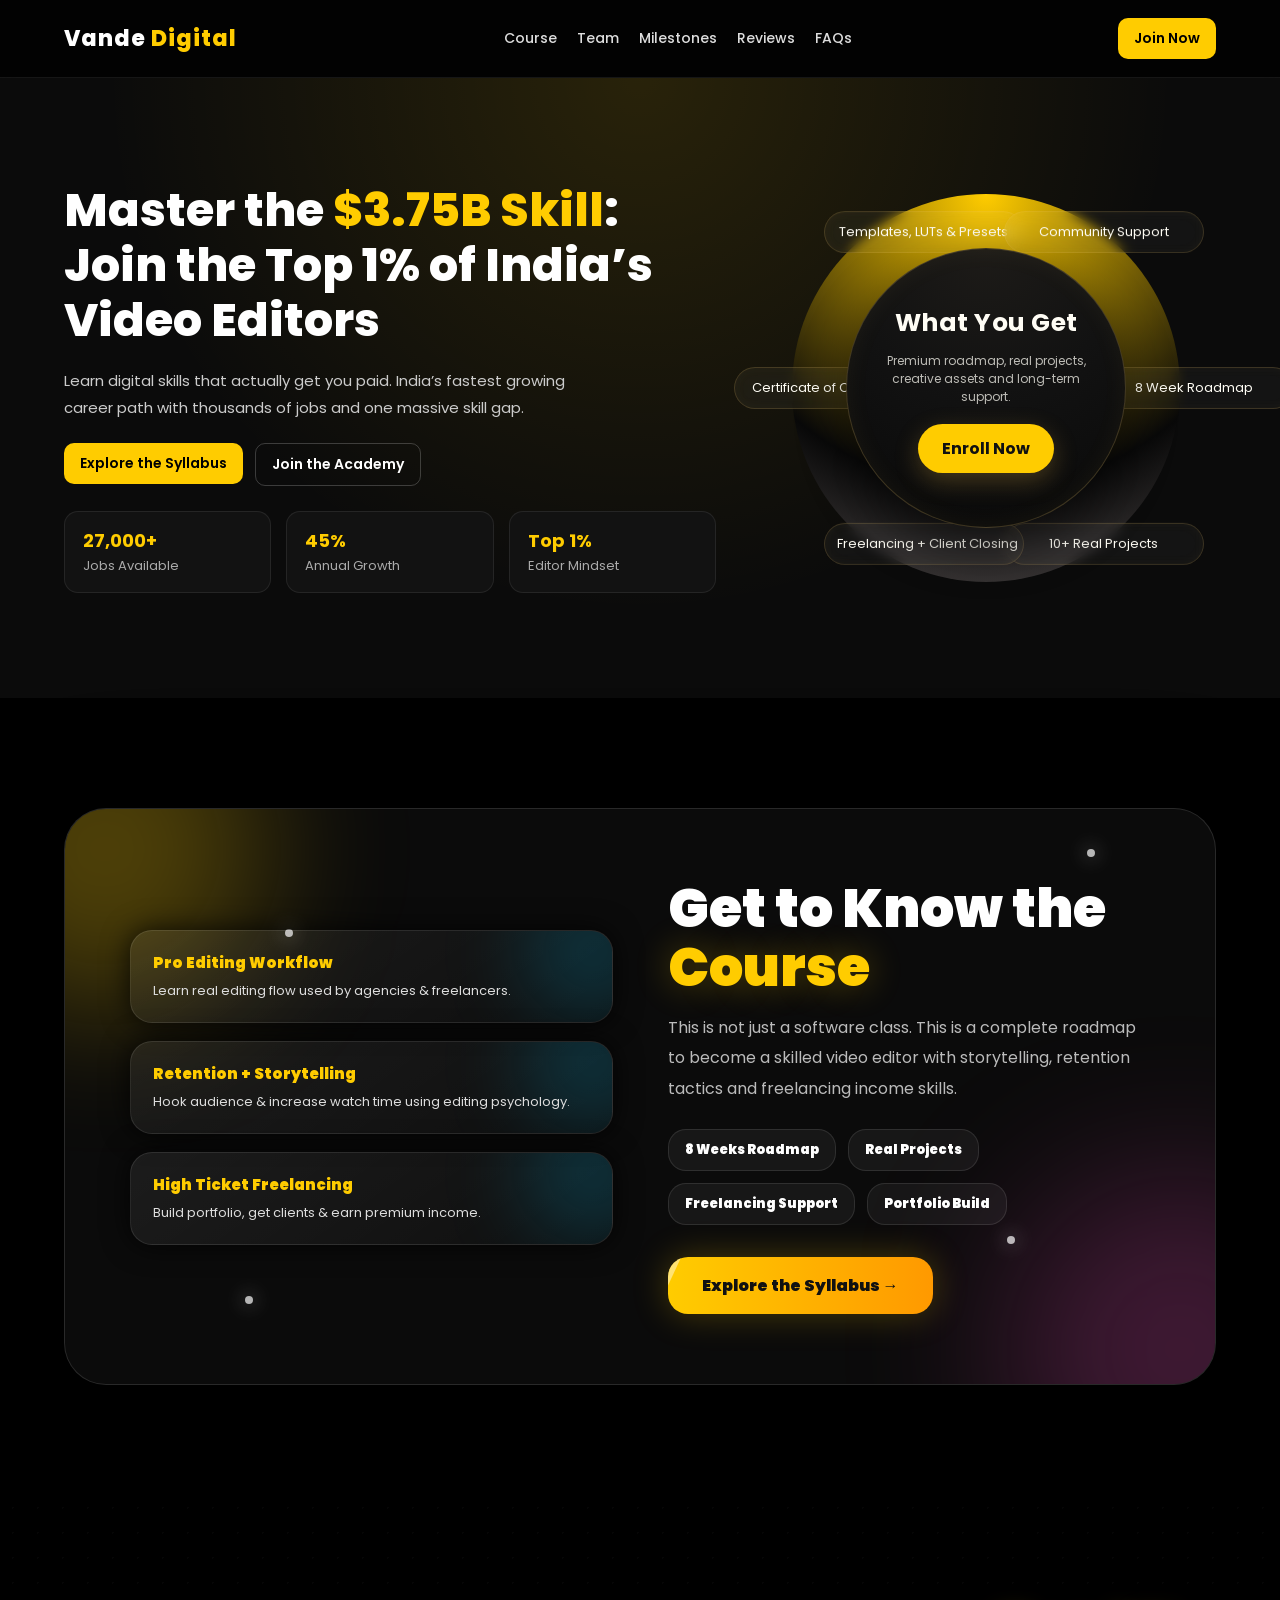
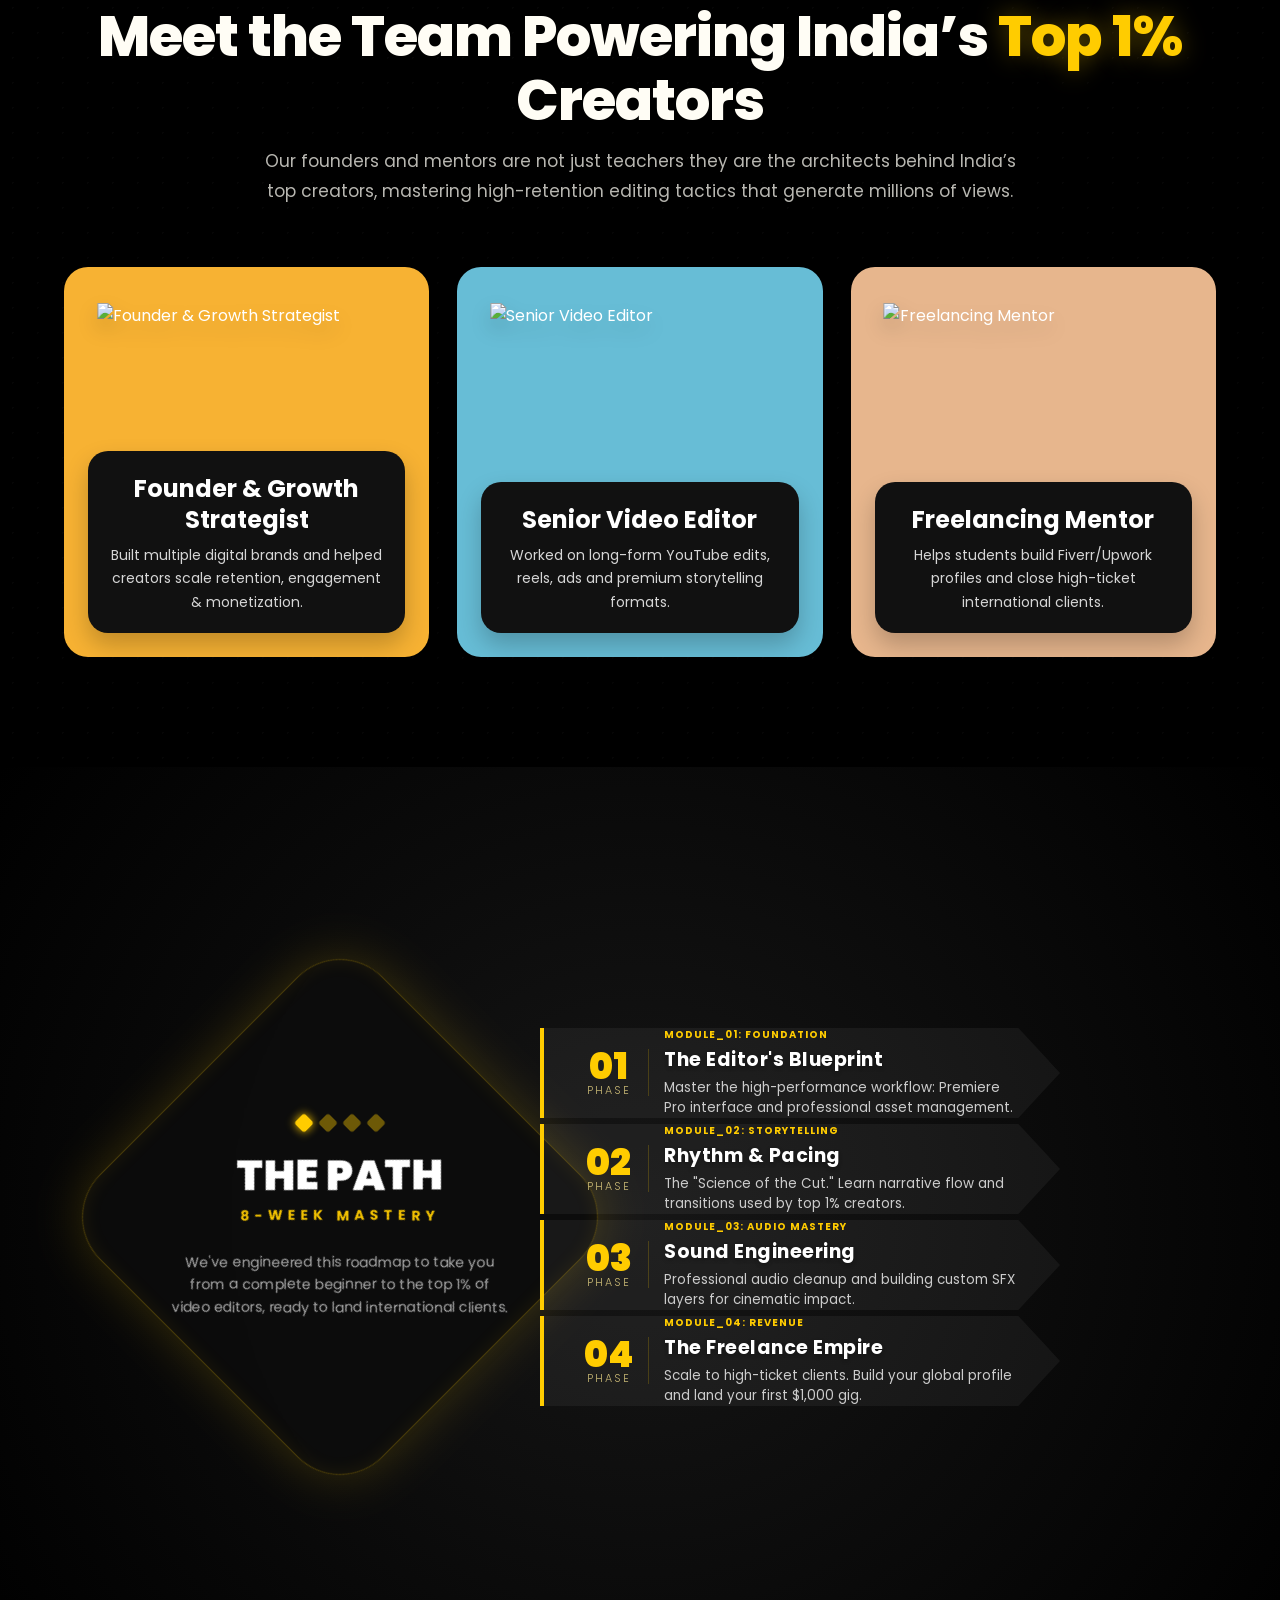
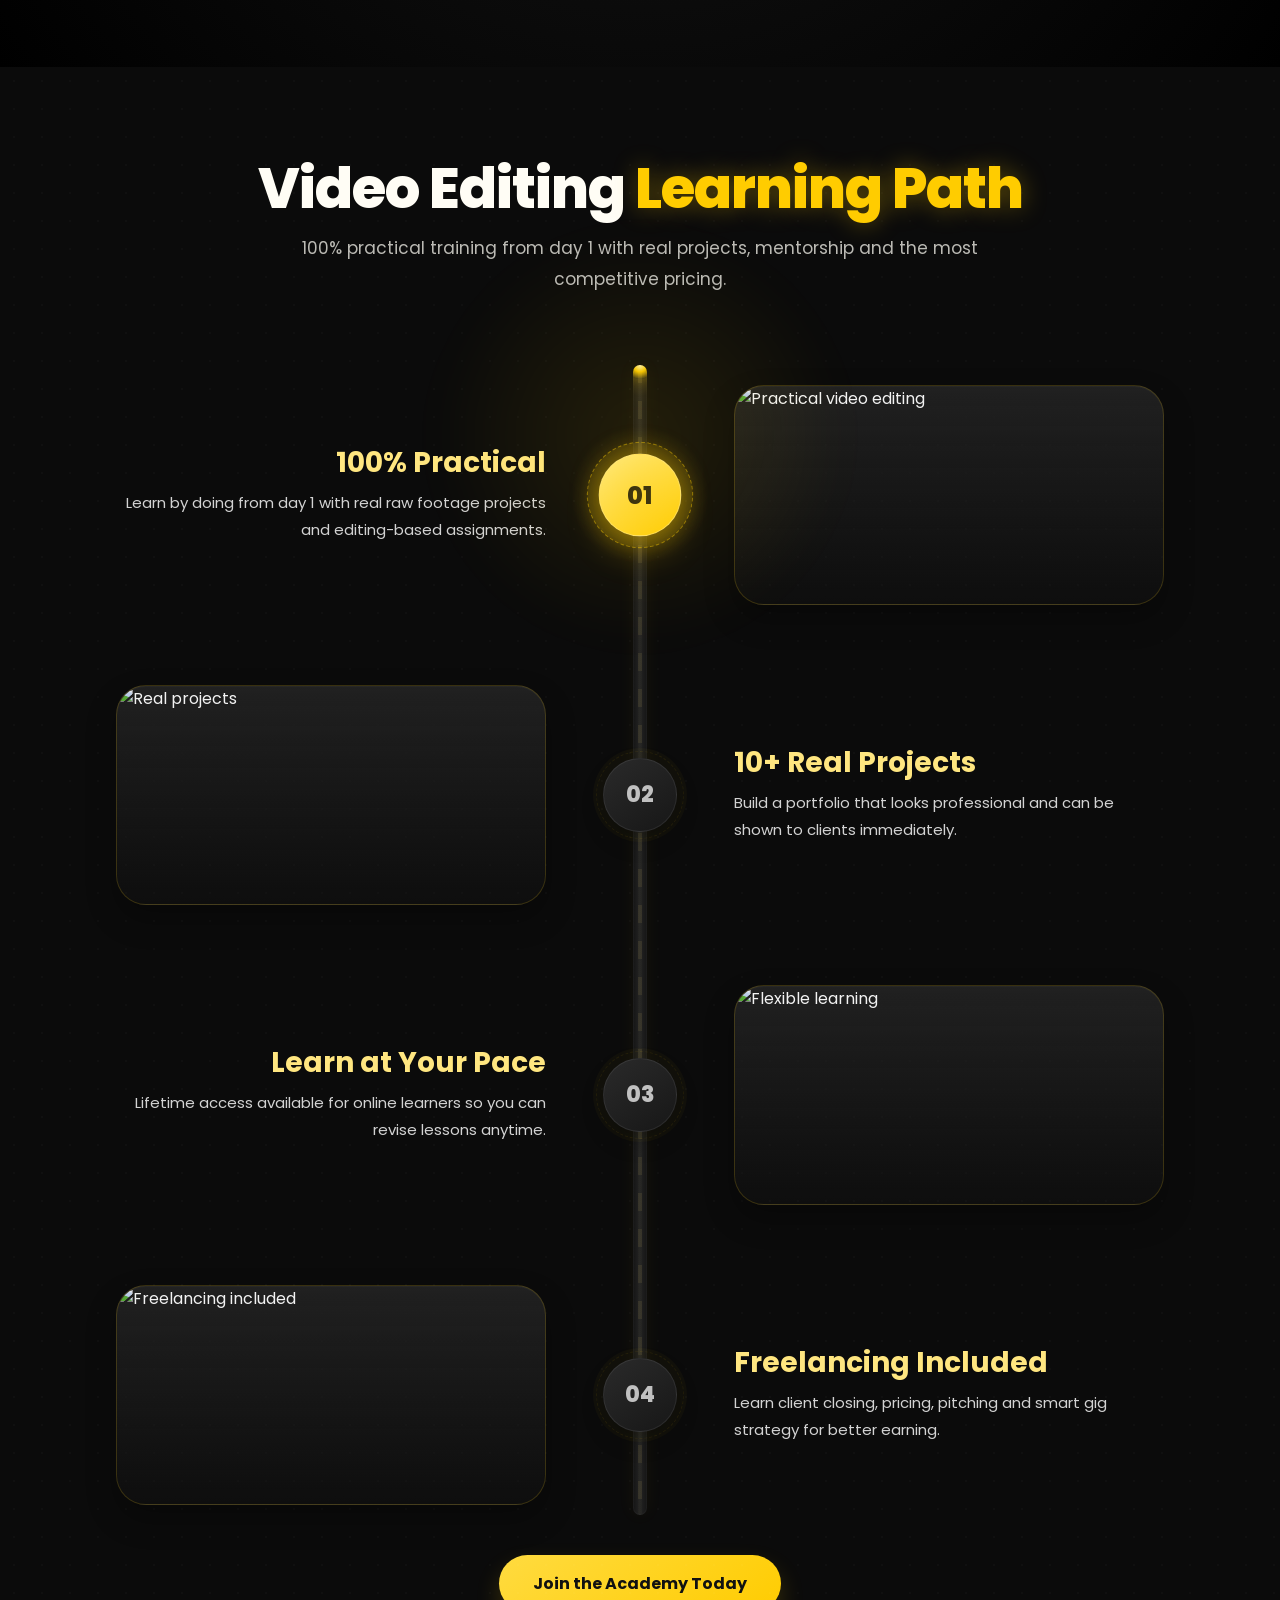
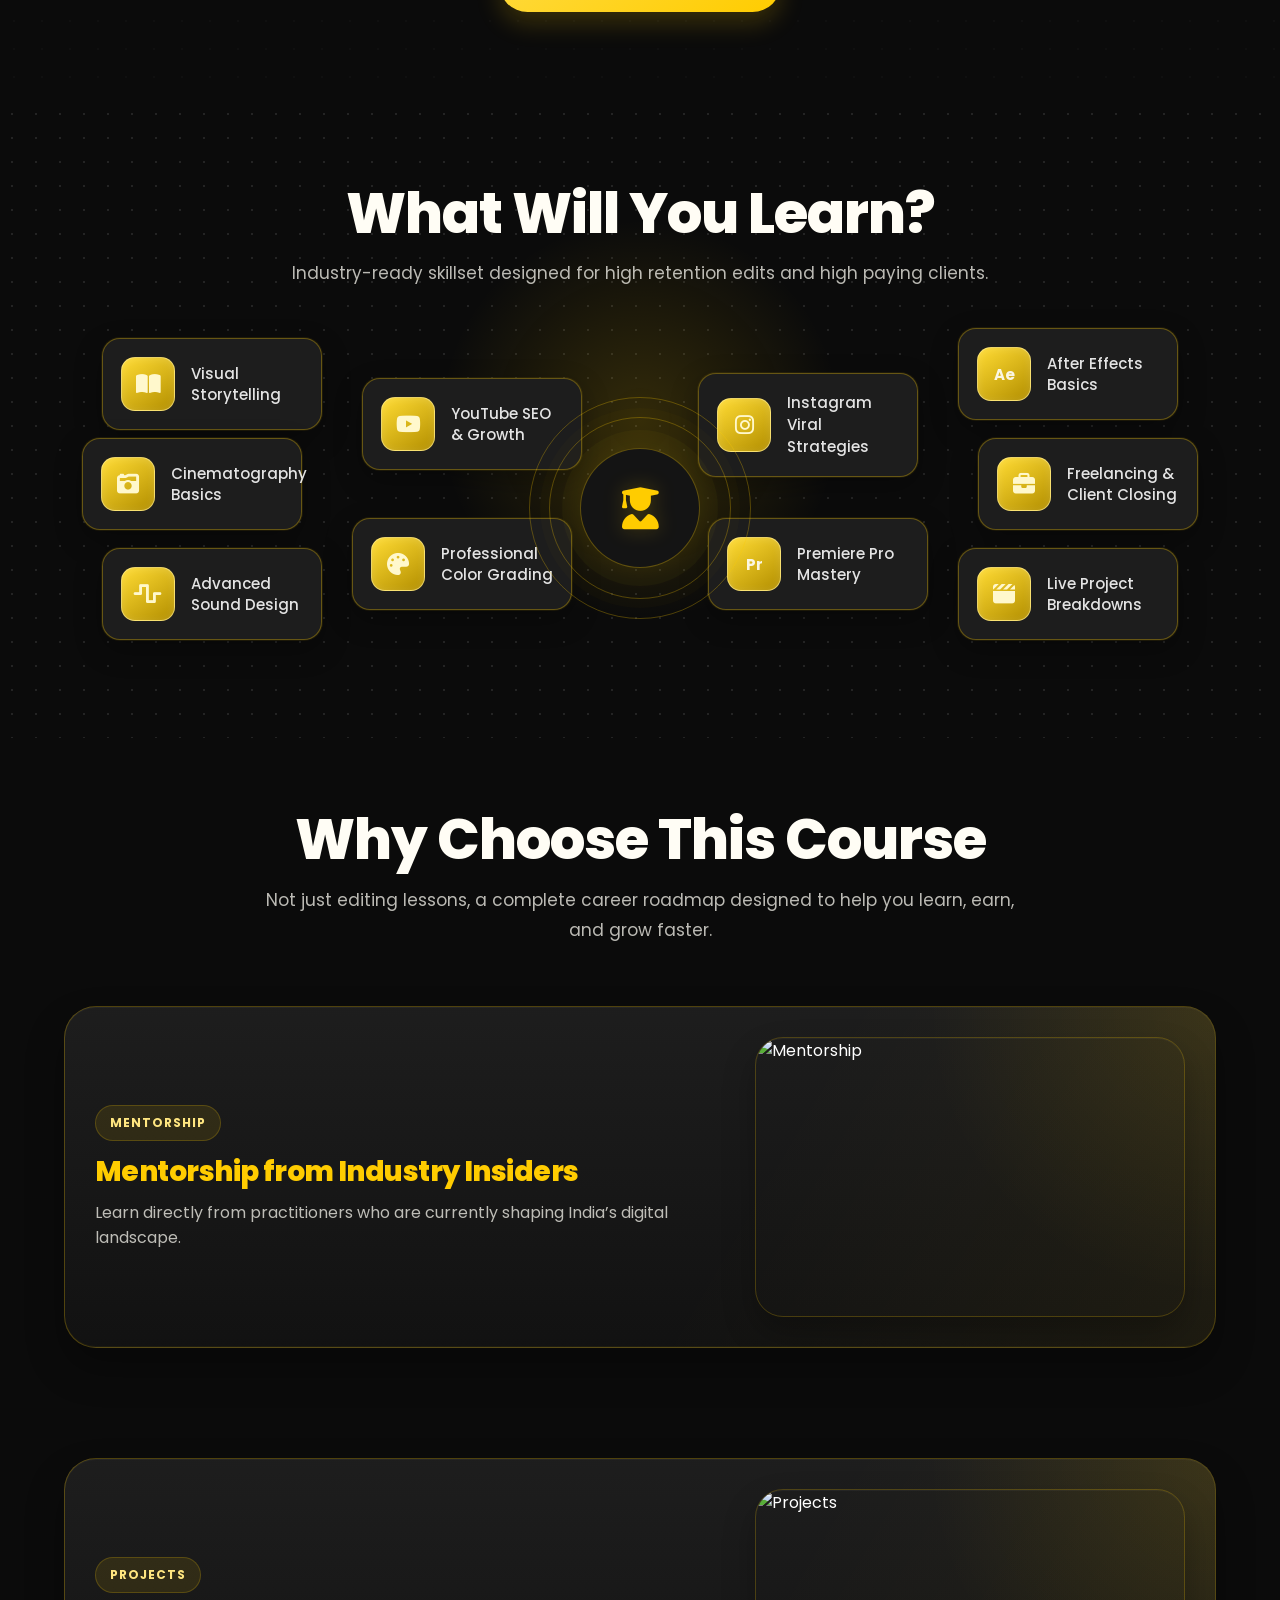
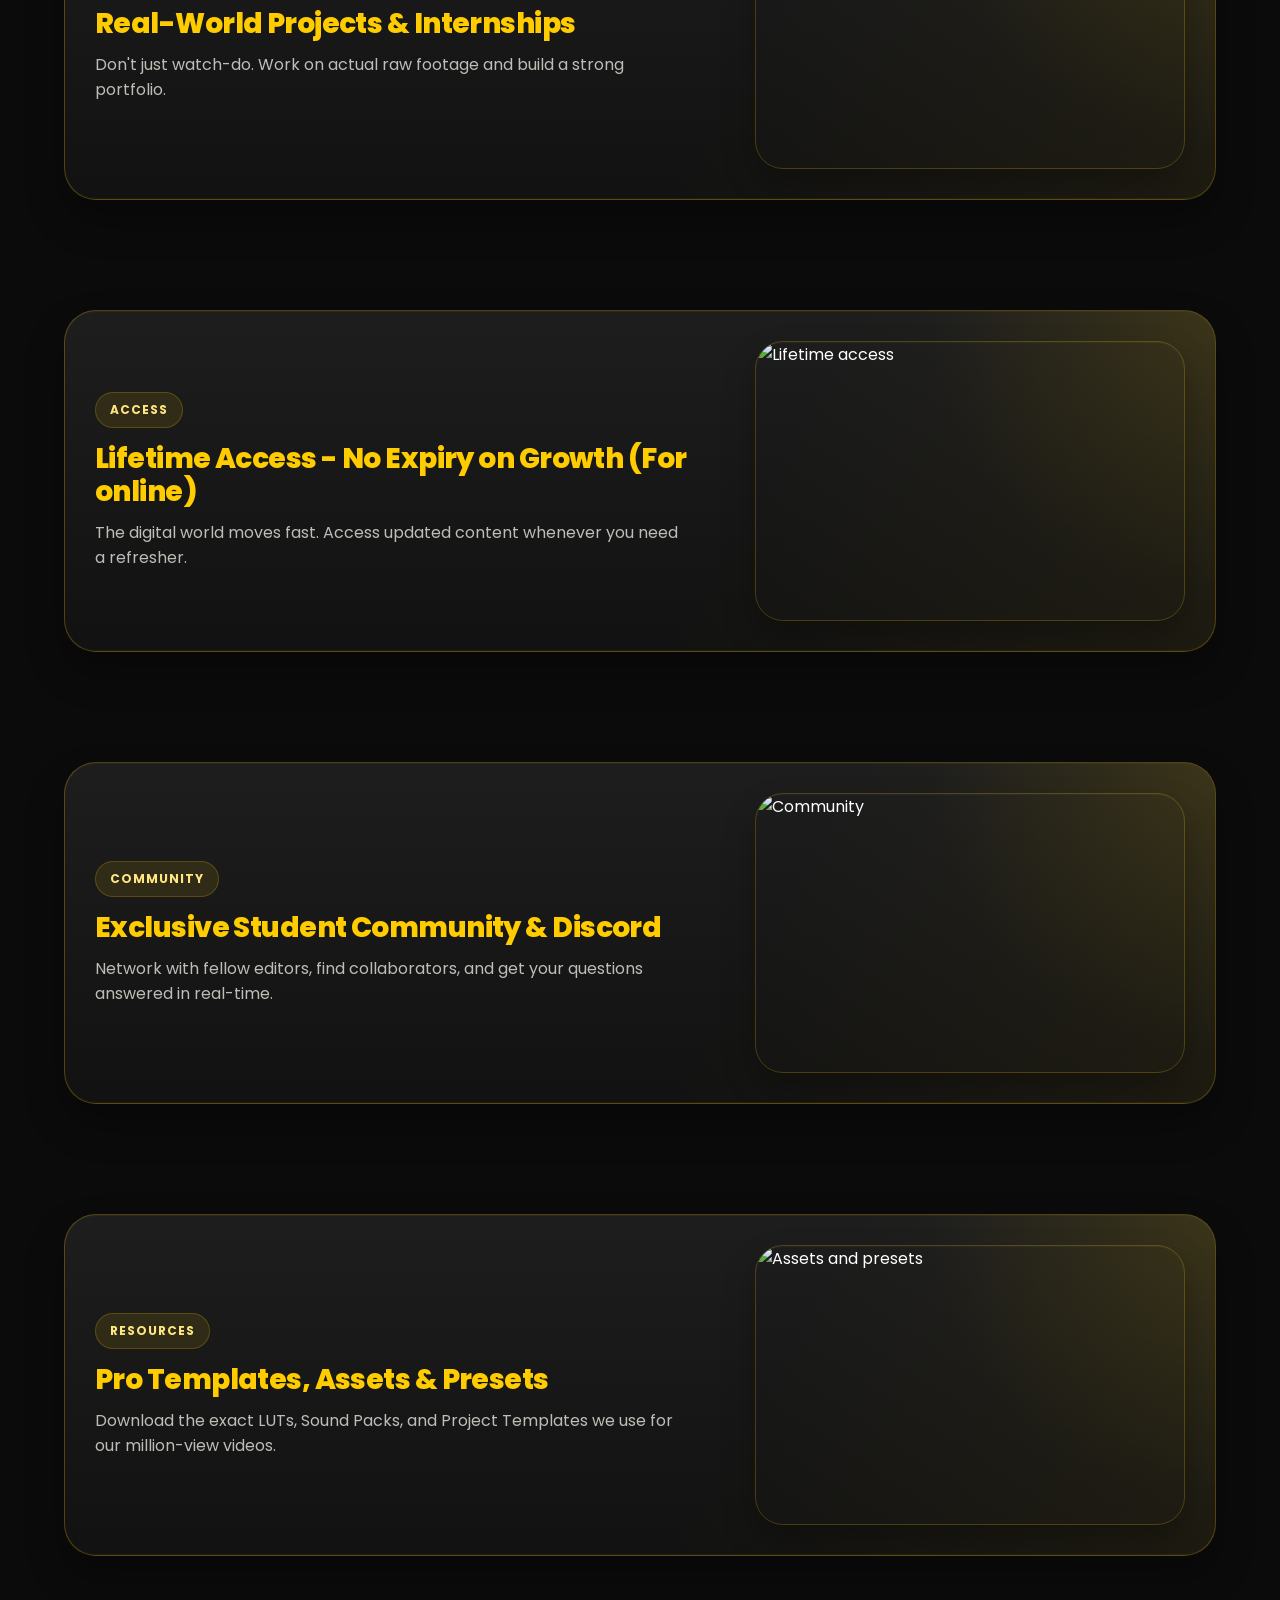
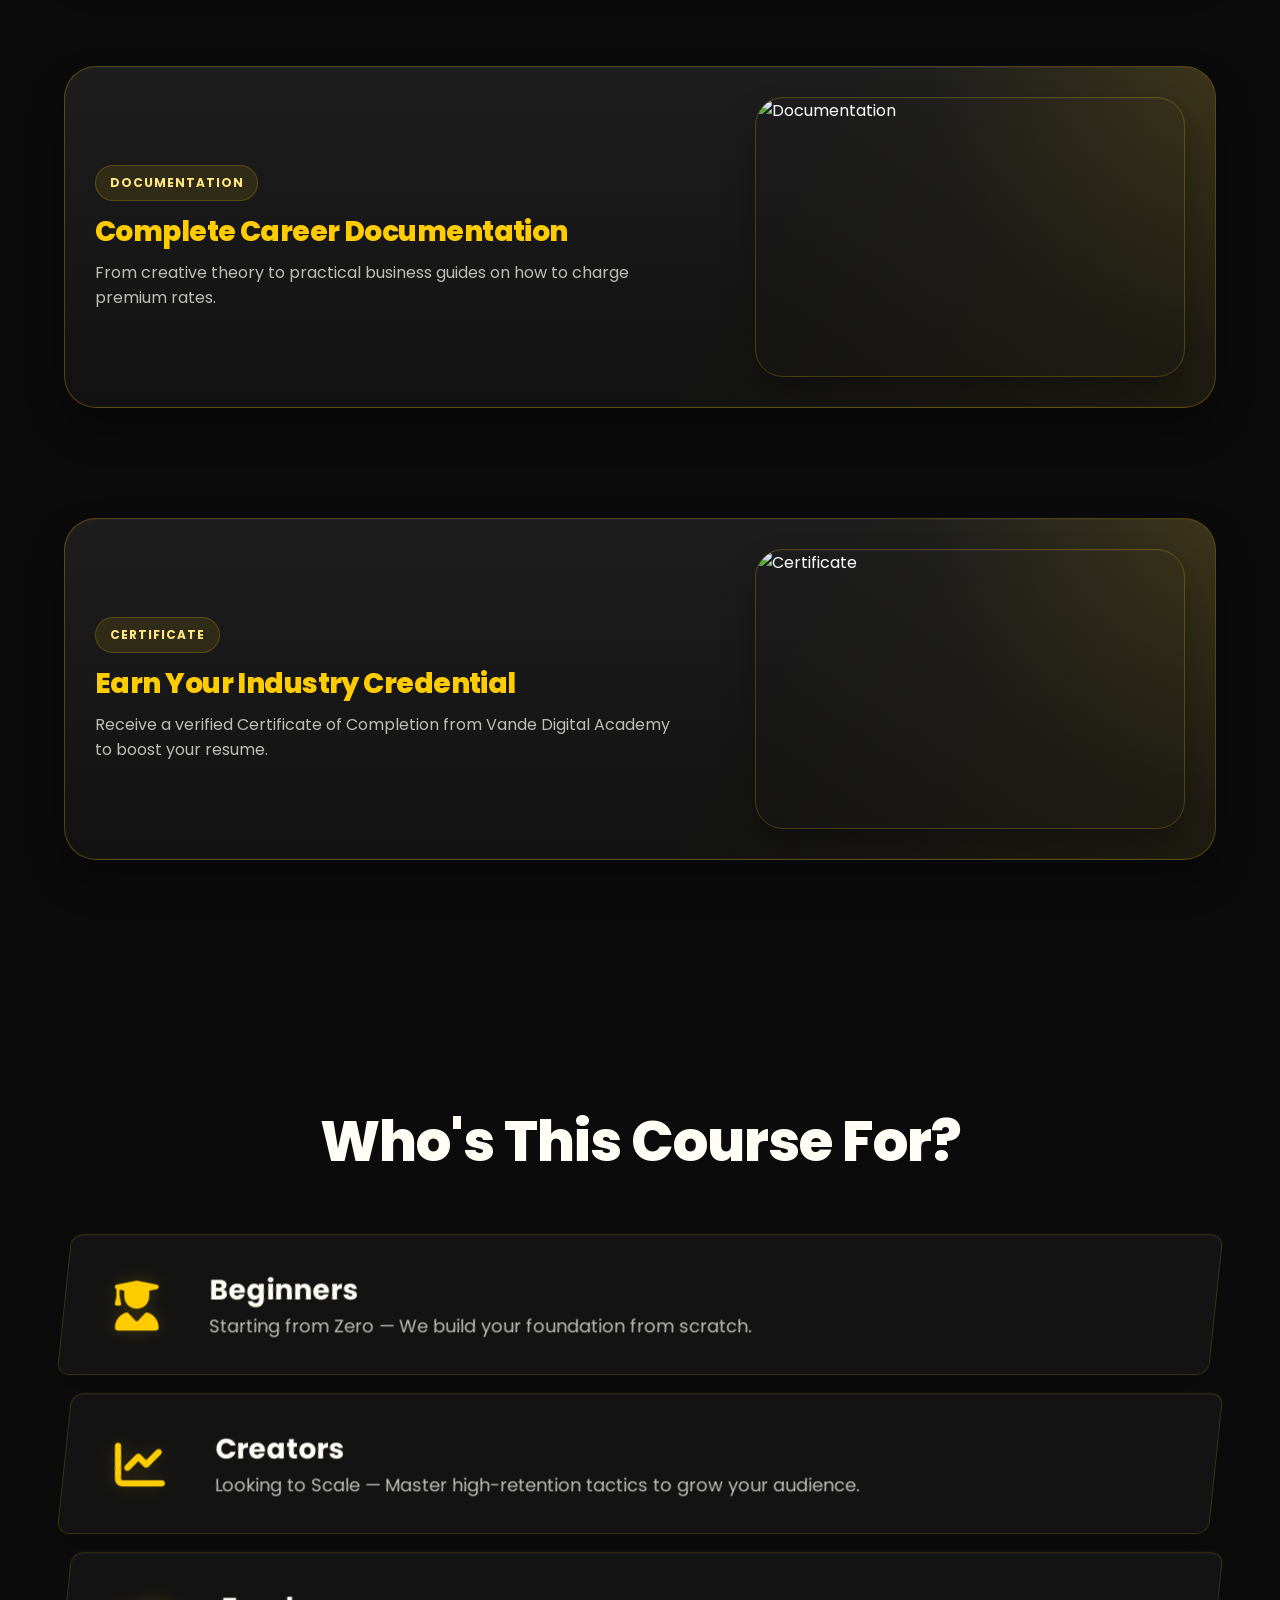
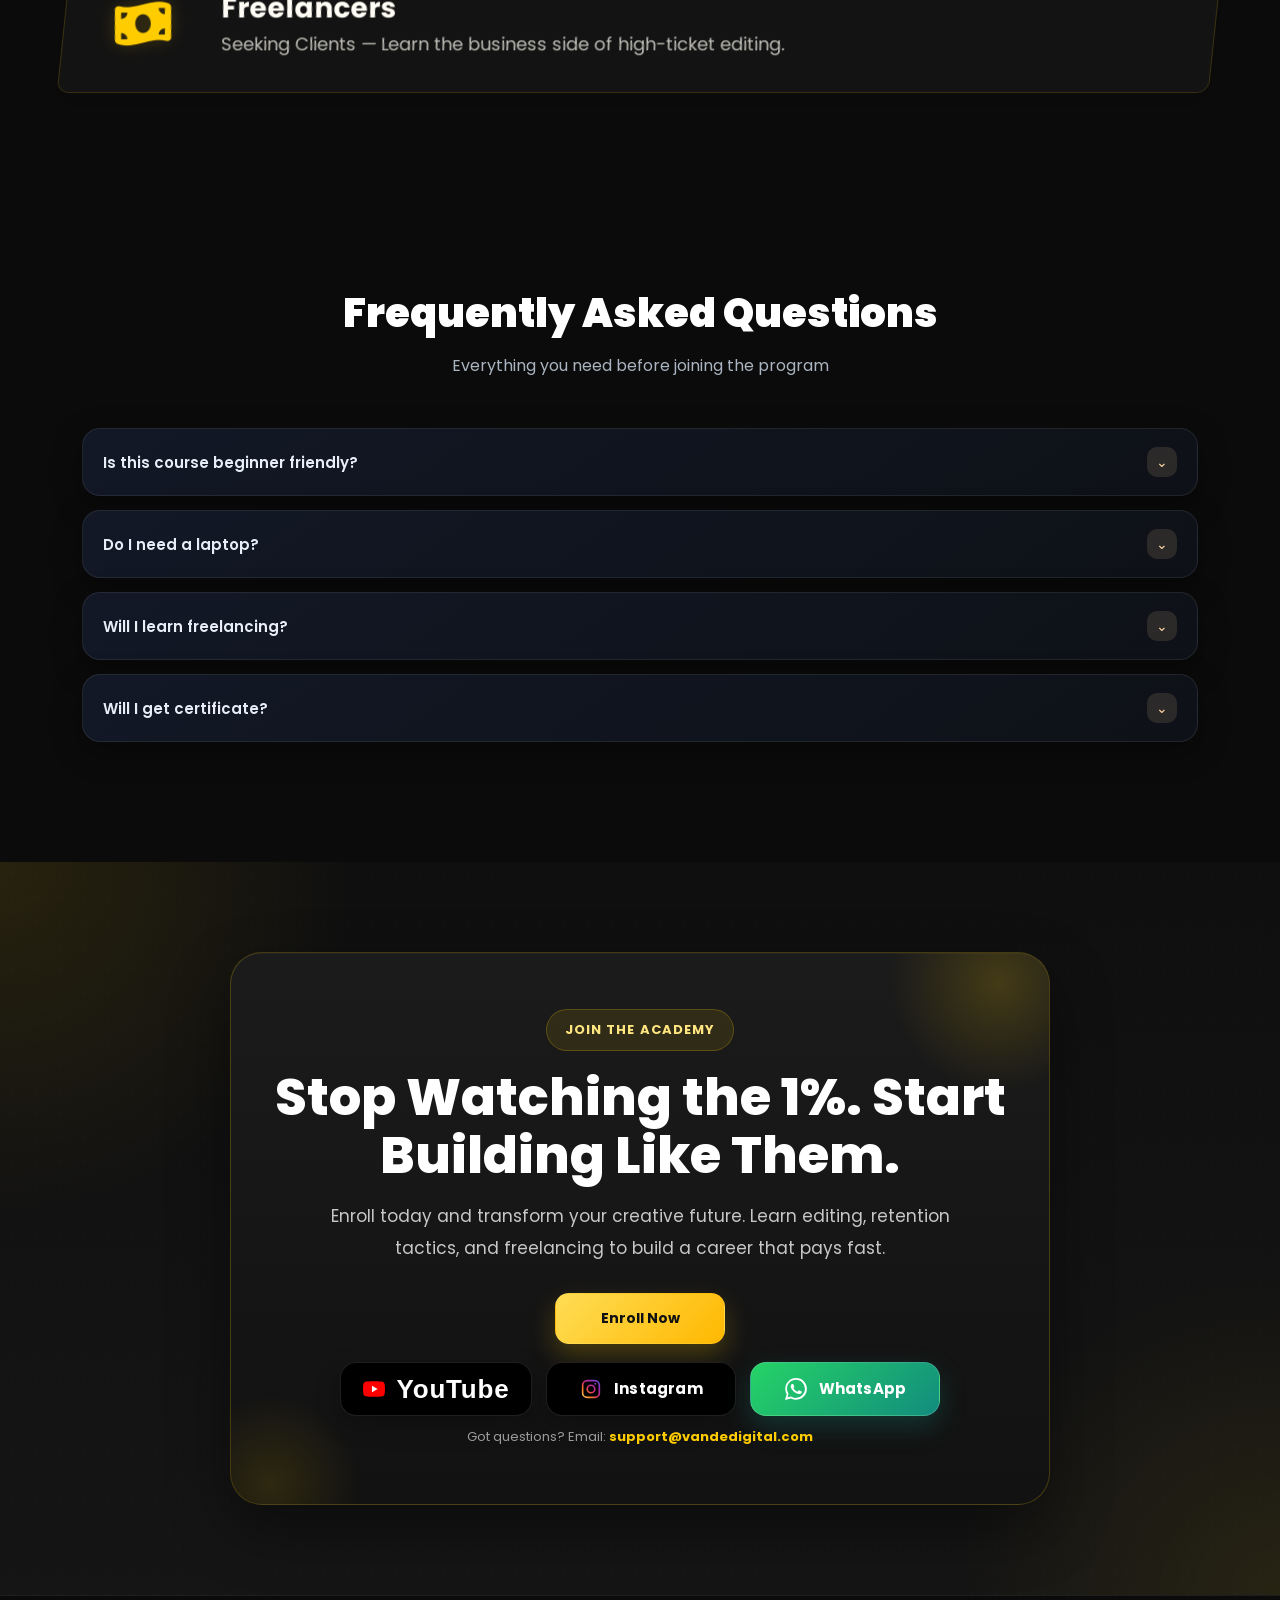
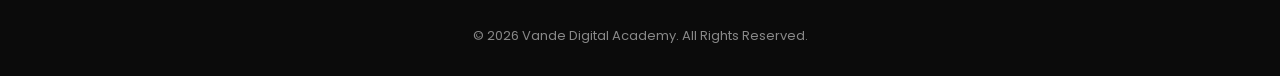
==== Demo.html @ 81c977eb "first commit" ====
<!DOCTYPE html>
<html lang="en">
<head>
  <meta charset="UTF-8" />
  <meta name="viewport" content="width=device-width, initial-scale=1.0" />
  <title>Vande Digital Academy - Video Editing Course</title>
   <link rel="stylesheet" type="text/css" href="style.css">
  <link href="https://fonts.googleapis.com/css2?family=Poppins:wght@300;400;500;600;700;800&display=swap" rel="stylesheet">

   <link
    href="https://fonts.googleapis.com/css2?family=Poppins:wght@400;500;600;700;800&display=swap"
    rel="stylesheet"
  />
  <link
    rel="stylesheet"
    href="https://cdnjs.cloudflare.com/ajax/libs/font-awesome/6.5.2/css/all.min.css"
  />

</head>

<body>

  <!-- Navbar -->
  <header>
    <div class="container navbar">
      <div class="logo"><samp class="logo-white">Vande</samp> Digital</div>

      <div class="nav-links">
        <a href="#about">Course</a>
        <a href="#team">Team</a>
        <a href="#overview">Milestones</a>
        <a href="#testimonials">Reviews</a>
        <a href="#faq">FAQs</a>
      </div>

      <a href="#cta"><button class="btn btn-primary">Join Now</button></a>
    </div>
  </header>

  <!-- Hero -->
  <section class="hero">
    <div class="container hero-grid">

      <div>
        <h1>Master the <span>$3.75B Skill</span>: Join the Top 1% of India’s Video Editors</h1>
        <p>
          Learn digital skills that actually get you paid. India’s fastest growing career path with
          thousands of jobs and one massive skill gap.
        </p>

        <div style="display:flex; gap:12px; flex-wrap:wrap;">
          <a href="#overview"><button class="btn btn-primary">Explore the Syllabus</button></a>
          <a href="#cta"><button class="btn btn-outline">Join the Academy</button></a>
        </div>

        <div class="hero-stats">
          <div class="stat-box">
            <h3>27,000+</h3>
            <p>Jobs Available</p>
          </div>
          <div class="stat-box">
            <h3>45%</h3>
            <p>Annual Growth</p>
          </div>
          <div class="stat-box">
            <h3>Top 1%</h3>
            <p>Editor Mindset</p>
          </div>
        </div>
      </div>

      <div class="hero-wrapper">
        <div class="orbit-ring">
          <div class="orbit-item" style="--angle: 0deg;">8 Week Roadmap</div>
          <div class="orbit-item" style="--angle: 60deg;">10+ Real Projects</div>
          <div class="orbit-item" style="--angle: 120deg;">Freelancing + Client Closing</div>
          <div class="orbit-item" style="--angle: 180deg;">Certificate of Completion</div>
          <div class="orbit-item" style="--angle: 240deg;">Templates, LUTs & Presets</div>
          <div class="orbit-item" style="--angle: 300deg;">Community Support</div>
        </div>

        <div class="hero-card">
          <h2>What You Get</h2>
          <p>Premium roadmap, real projects, creative assets and long-term support.</p>
          <a href="#cta" class="circle-btn">Enroll Now</a>
        </div>
      </div>
      <!-- CHECKBOX CONTROLS -->
        <!-- <input type="checkbox" id="roadmap">
        <input type="checkbox" id="projects">
        <input type="checkbox" id="freelancing">
        <input type="checkbox" id="certificate">
        <input type="checkbox" id="assets">
        <input type="checkbox" id="support">

        <div class="chat-box">

          <div class="chat-head">
            <h2>🎬 Video Editing Mentor</h2>
            <div class="status">● Online</div>
          </div>

          <div class="chat-area">

            <div class="msg bot">
              Hey 👋 Welcome! Want to see what you’ll get inside?
            </div>

            <div class="reply roadmap">
              <div class="msg user">Show me the roadmap 🗺</div>
              <div class="msg bot">✔ 8 Week Roadmap with daily tasks & practice plan.</div>
            </div>

            <div class="reply projects">
              <div class="msg user">Projects? 🎬</div>
              <div class="msg bot">✔ 10+ Real Projects to build a strong portfolio.</div>
            </div>

            <div class="reply freelancing">
              <div class="msg user">Freelancing 💰</div>
              <div class="msg bot">✔ Freelancing + Client Closing system step-by-step.</div>
            </div>

            <div class="reply certificate">
              <div class="msg user">Certificate 📜</div>
              <div class="msg bot">✔ Certificate of Completion for credibility.</div>
            </div>

            <div class="reply assets">
              <div class="msg user">Assets 🎨</div>
              <div class="msg bot">✔ Templates, LUTs, Presets & Premium resources.</div>
            </div>

            <div class="reply support">
              <div class="msg user">Support 🤝</div>
              <div class="msg bot">✔ Community Support + Feedback system.</div>
            </div>

          </div>

          <div class="options">
            <label class="opt" for="roadmap">🗺 Roadmap</label>
            <label class="opt" for="projects">🎬 Projects</label>
            <label class="opt" for="freelancing">💰 Freelancing</label>
            <label class="opt" for="certificate">📜 Certificate</label>
            <label class="opt" for="assets">🎨 Assets</label>
            <label class="opt" for="support">🤝 Community</label>
          </div>

          <button class="cta1">🚀 Enroll Now</button>

        </div> -->

    </div>
  </section>
  
   <!-- About -->

  <section class="about" id="about">
    <div class="container">

      <div class="about-card">

        <!-- Sparkles -->
        <div class="sparkle sp1"></div>
        <div class="sparkle sp2"></div>
        <div class="sparkle sp3"></div>
        <div class="sparkle sp4"></div>

        <!-- LEFT SIDE -->
        <div class="about-left">

          <div class="mini-box">
            <div class="mini-title">Pro Editing Workflow</div>
            <div class="mini-text">
              Learn real editing flow used by agencies & freelancers.
            </div>
          </div>

          <div class="mini-box">
            <div class="mini-title">Retention + Storytelling</div>
            <div class="mini-text">
              Hook audience & increase watch time using editing psychology.
            </div>
          </div>

          <div class="mini-box">
            <div class="mini-title">High Ticket Freelancing</div>
            <div class="mini-text">
              Build portfolio, get clients & earn premium income.
            </div>
          </div>

        </div>

        <!-- RIGHT SIDE -->
        <div class="about-right">
          <h2>Get to Know the <span>Course</span></h2>

          <p>
            This is not just a software class. This is a complete roadmap to become a skilled
            video editor with storytelling, retention tactics and freelancing income skills.
          </p>

          <div class="about-points">
            <div class="point">8 Weeks Roadmap</div>
            <div class="point">Real Projects</div>
            <div class="point">Freelancing Support</div>
            <div class="point">Portfolio Build</div>
          </div>

          <a href="#overview">
            <button class="about-btn">Explore the Syllabus →</button>
          </a>
        </div>

      </div>

    </div>
  </section>

  <!-- ................................................... -->

  <!-- <section id="why-choose">
    <div class="container">
      <h2 class="section-title">Learn by Watching, Then Start Doing</h2>
      <p class="section-subtitle">
        See how real editing and practical learning happens inside Vande Digital Academy.
      </p>
       <div class="hero-video-container">
        <div class="play-overlay">
            <div class="play-button-icon">
                <i class="fas fa-play"></i>
            </div>
        </div>
        <video
            src="./videos/vidssave.com Stop Watching Tutorials, Start Editing! 🚀 Video Editing Training in Jodhpur 1080P.mp4"
            playsinline controls></video>
    </div>

    <script>
        document.addEventListener('DOMContentLoaded', () => {
            const videoContainer = document.querySelector('.hero-video-container');
            const playOverlay = videoContainer.querySelector('.play-overlay');
            const videoElement = videoContainer.querySelector('video');

            // Scroll-Scaling Logic
            window.addEventListener('scroll', () => {
                const rect = videoContainer.getBoundingClientRect();
                const viewHeight = window.innerHeight;

                let progress = (viewHeight - rect.top) / (viewHeight * 0.7);
                progress = Math.min(Math.max(progress, 0), 1);

                const scaleValue = 0.5 + (progress * 0.5);
                videoContainer.style.transform = `scale(${scaleValue})`;
            });

            // Play Logic
            playOverlay.addEventListener('click', () => {
                playOverlay.classList.add('hidden');
                videoElement.play();
            });
        });
    </script>
      
      
    </div>
  </section>  -->

  <!-- Team -->
   <section id="team">
    <div class="container">

      <h2 class="section-title">
        Meet the Team Powering India’s <span>Top 1%</span> Creators
      </h2>

      <p class="section-subtitle">
        Our founders and mentors are not just teachers they are the architects behind India’s top creators,
        mastering high-retention editing tactics that generate millions of views.
      </p>

      <div class="team-board">
        <div class="flip-card">
          <div class="flip-inner">
            <div class="card-front orange">
              <div class="mentor-image-wrap">
                <img
                  class="mentor-image"
                  src="https://pngimg.com/d/man_PNG6533.png"
                  alt="Founder & Growth Strategist"
                />
              </div>

              <div class="front-content">
                <h3>Founder & Growth Strategist</h3>
                <p>
                  Built multiple digital brands and helped creators scale retention, engagement & monetization.
                </p>
              </div>
            </div>
          </div>
        </div>

        <div class="flip-card">
          <div class="flip-inner">
            <div class="card-front blue">
              <div class="mentor-image-wrap">
                <img
                  class="mentor-image"
                  src="https://pngimg.com/d/man_PNG6533.png"
                  alt="Senior Video Editor"
                />
              </div>

              <div class="front-content">
                <h3>Senior Video Editor</h3>
                <p>
                  Worked on long-form YouTube edits, reels, ads and premium storytelling formats.
                </p>
              </div>
            </div>
          </div>
        </div>

        <div class="flip-card">
          <div class="flip-inner">
            <div class="card-front peach">
              <div class="mentor-image-wrap">
                <img
                  class="mentor-image"
                  src="https://pngimg.com/d/man_PNG6533.png"
                  alt="Freelancing Mentor"
                />
              </div>

              <div class="front-content">
                <h3>Freelancing Mentor</h3>
                <p>
                  Helps students build Fiverr/Upwork profiles and close high-ticket international clients.
                </p>
              </div>
            </div>
          </div>
        </div>
      </div>

    </div>
  </section>


  <!-- Portfolio -->
  <!-- <section id="portfolio">
    <div class="container">
      <h2 class="section-title">Our Portfolio</h2>
      <p class="section-subtitle">
        Proof beats promises. Here are sample project slots where you can showcase your edits, reels,
        ads, and YouTube breakdowns.
      </p>

      <div class="portfolio-grid">
        <div class="portfolio-box">Project Sample 1</div>
        <div class="portfolio-box">Project Sample 2</div>
        <div class="portfolio-box">Project Sample 3</div>
        <div class="portfolio-box">Project Sample 4</div>
      </div>
    </div>
  </section> -->

  <!-- Course Overview -->
  <!-- <section id="overview">
    <div class="container">
      <div class="section-top">
        
        <h2 class="section-title">Course <span>Overview</span></h2>
        <p class="section-subtitle">
          Step-by-step milestones designed to take you from beginner to professional editor.
        </p>
      </div>

      <div class="milestone-grid">
        <div class="milestone-card">
          <span class="milestone-badge">Milestone 0</span>
          <h3>Onboarding & Setup</h3>
          <ul>
            <li>Premiere Pro interface & file setup</li>
            <li>Timeline & panel walkthrough</li>
          </ul>
        </div>

        <div class="milestone-card">
          <span class="milestone-badge">Milestone 1</span>
          <h3>Editing Fundamentals</h3>
          <ul>
            <li>Import, cut, trim & arrange clips</li>
            <li>Transitions, text overlays & export</li>
          </ul>
        </div>

        <div class="milestone-card">
          <span class="milestone-badge">Milestone 2</span>
          <h3>Audio + Graphics</h3>
          <ul>
            <li>Adobe Audition: clean audio + SFX sync</li>
            <li>Canva graphics & animated titles</li>
          </ul>
        </div>

        <div class="milestone-card">
          <span class="milestone-badge">Milestone 3</span>
          <h3>Color Grading + Reels</h3>
          <ul>
            <li>Lumetri Color & LUT grading</li>
            <li>Hook-driven reels structure</li>
          </ul>
        </div>

        <div class="milestone-card">
          <span class="milestone-badge">Milestone 4</span>
          <h3>YouTube + Freelancing</h3>
          <ul>
            <li>Long-form YouTube + brand ads editing</li>
            <li>Fiverr/Upwork profile live + first gig</li>
          </ul>
        </div>
      </div>
    </div>
  </section> -->
  <div class="vd-path-wrap">
    <div class="container">
      <div class="diamond-card">
        <div class="content-area">
          <div class="status-dots">
            <div class="dot active"></div>
            <div class="dot"></div>
            <div class="dot"></div>
            <div class="dot"></div>
          </div>
          <h1>THE PATH</h1>
          <h3>8-WEEK MASTERY</h3>
          <p>We've engineered this roadmap to take you from a complete beginner to the top 1% of video editors, ready to land international clients.</p>
        </div>
      </div>

      <div class="ribbon-stack">
        <div class="step-box">
          <div class="number-tag">01 <span>PHASE</span></div>
          <div class="info-tag">
            <span class="module-label">Module_01: Foundation</span>
            <h4>The Editor's Blueprint</h4>
            <p>Master the high-performance workflow: Premiere Pro interface and professional asset management.</p>
          </div>
        </div>

        <div class="step-box">
          <div class="number-tag">02 <span>PHASE</span></div>
          <div class="info-tag">
            <span class="module-label">Module_02: Storytelling</span>
            <h4>Rhythm & Pacing</h4>
            <p>The "Science of the Cut." Learn narrative flow and transitions used by top 1% creators.</p>
          </div>
        </div>

        <div class="step-box">
          <div class="number-tag">03 <span>PHASE</span></div>
          <div class="info-tag">
            <span class="module-label">Module_03: Audio Mastery</span>
            <h4>Sound Engineering</h4>
            <p>Professional audio cleanup and building custom SFX layers for cinematic impact.</p>
          </div>
        </div>

        <div class="step-box">
          <div class="number-tag">04 <span>PHASE</span></div>
          <div class="info-tag">
            <span class="module-label">Module_04: Revenue</span>
            <h4>The Freelance Empire</h4>
            <p>Scale to high-ticket clients. Build your global profile and land your first $1,000 gig.</p>
          </div>
        </div>
      </div>
    </div>
  </div>

  <!-- Highlights -->
<section class="roadmap-section" id="roadmapSection">
    <div class="container">
      <div class="section-top">
        <!-- <div class="mini-tag">Retention Journey</div> -->
        <h2 class="section-title">Video Editing <span>Learning Path</span></h2>
        <p class="section-subtitle">
          100% practical training from day 1 with real projects, mentorship and the most competitive pricing.
        </p>
      </div>

      <div class="roadmap-board">
        <div class="road-line">
          <div class="road-line-fill" id="roadLineFill"></div>
        </div>

        <div class="road-step left">
          <div class="text-block">
            <h3>100% Practical</h3>
            <p>Learn by doing from day 1 with real raw footage projects and editing-based assignments.</p>
          </div>
          <div class="step-dot-wrap">
            <div class="step-dot">01</div>
          </div>
          <div class="image-block">
            <img src="https://images.unsplash.com/photo-1492691527719-9d1e07e534b4?auto=format&fit=crop&w=900&q=80" alt="Practical video editing">
          </div>
        </div>

        <div class="road-step right">
          <div class="image-block">
            <img src="https://images.unsplash.com/photo-1522202176988-66273c2fd55f?auto=format&fit=crop&w=900&q=80" alt="Real projects">
          </div>
          <div class="step-dot-wrap">
            <div class="step-dot">02</div>
          </div>
          <div class="text-block">
            <h3>10+ Real Projects</h3>
            <p>Build a portfolio that looks professional and can be shown to clients immediately.</p>
          </div>
        </div>

        <div class="road-step left">
          <div class="text-block">
            <h3>Learn at Your Pace</h3>
            <p>Lifetime access available for online learners so you can revise lessons anytime.</p>
          </div>
          <div class="step-dot-wrap">
            <div class="step-dot">03</div>
          </div>
          <div class="image-block">
            <img src="https://images.unsplash.com/photo-1516321318423-f06f85e504b3?auto=format&fit=crop&w=900&q=80" alt="Flexible learning">
          </div>
        </div>

        <div class="road-step right">
          <div class="image-block">
            <img src="https://images.unsplash.com/photo-1552664730-d307ca884978?auto=format&fit=crop&w=900&q=80" alt="Freelancing included">
          </div>
          <div class="step-dot-wrap">
            <div class="step-dot">04</div>
          </div>
          <div class="text-block">
            <h3>Freelancing Included</h3>
            <p>Learn client closing, pricing, pitching and smart gig strategy for better earning.</p>
          </div>
        </div>
      </div>

      <div class="cta-wrap02">
        <a href="#cta02" class="btn-primary02">Join the Academy Today</a>
      </div>
    </div>
  </section>

  <script>
  const section = document.getElementById("roadmapSection");
  const fill = document.getElementById("roadLineFill");
  const steps = document.querySelectorAll(".road-step");

  function updateRoadmap() {
    const rect = section.getBoundingClientRect();
    const windowHeight = window.innerHeight;
    const start = windowHeight * 0.85;
    const end = rect.height + windowHeight * 0.15;
    const progress = Math.min(Math.max((start - rect.top) / end, 0), 1);

    fill.style.height = `${progress * 100}%`;

    const triggerLine = windowHeight * 0.52;
    let anyActive = false;

    steps.forEach((step) => {
      const stepRect = step.getBoundingClientRect();
      const stepCenter = stepRect.top + stepRect.height / 2;

      step.classList.remove("is-active", "is-complete");

      if (stepCenter < triggerLine - 70) {
        step.classList.add("is-complete");
        anyActive = true;
      } else if (stepCenter < triggerLine + 70) {
        step.classList.add("is-active");
        anyActive = true;
      }
    });

    if (!anyActive && steps.length) {
      steps[0].classList.add("is-active");
    }
  }

  window.addEventListener("scroll", updateRoadmap);
  window.addEventListener("resize", updateRoadmap);
  window.addEventListener("load", updateRoadmap);
</script>


  <!-- Skills -->
  <section id="skills">
    <div class="container">
      <h2 class="section-title">What Will You Learn?</h2>
      <p class="section-subtitle">
        Industry-ready skillset designed for high retention edits and high paying clients.
      </p>

      <div class="skills-layout">
        <div class="center-node">
          <div class="center-core">
            <i class="fa-solid fa-user-graduate"></i>
          </div>
        </div>

        <!-- <div class="connector h-line lt-h"></div> -->
        <!-- <div class="connector v-line lt-v"></div> -->
        <!-- <div class="connector h-line lb-h"></div> -->
        <!-- <div class="connector v-line lb-v"></div> -->

        <!-- <div class="connector h-line rt-h"></div> -->
        <!-- <div class="connector v-line rt-v"></div> -->
        <!-- <div class="connector h-line rb-h"></div> -->
        <!-- <div class="connector v-line rb-v"></div> -->

        <div class="skill-card outer-left-1">
          <div class="skill-icon"><i class="fa-solid fa-book-open"></i></div>
          <span>Visual Storytelling</span>
        </div>

        <div class="skill-card outer-left-2">
          <div class="skill-icon"><i class="fa-solid fa-camera-retro"></i></div>
          <span>Cinematography Basics</span>
        </div>

        <div class="skill-card outer-left-3">
          <div class="skill-icon"><i class="fa-solid fa-wave-square"></i></div>
          <span>Advanced Sound Design</span>
        </div>

        <div class="skill-card inner-left-1">
          <div class="skill-icon"><i class="fa-brands fa-youtube"></i></div>
          <span>YouTube SEO & Growth</span>
        </div>

        <div class="skill-card inner-left-2">
          <div class="skill-icon"><i class="fa-solid fa-palette"></i></div>
          <span>Professional Color Grading</span>
        </div>

        <div class="skill-card inner-right-1">
          <div class="skill-icon"><i class="fa-brands fa-instagram"></i></div>
          <span>Instagram Viral Strategies</span>
        </div>

        <div class="skill-card inner-right-2">
          <div class="skill-icon"><span style="font-weight:700;">Pr</span></div>
          <span>Premiere Pro Mastery</span>
        </div>

        <div class="skill-card outer-right-1">
          <div class="skill-icon"><span style="font-weight:700;">Ae</span></div>
          <span>After Effects Basics</span>
        </div>

        <div class="skill-card outer-right-2">
          <div class="skill-icon"><i class="fa-solid fa-briefcase"></i></div>
          <span>Freelancing & Client Closing</span>
        </div>

        <div class="skill-card outer-right-3">
          <div class="skill-icon"><i class="fa-solid fa-clapperboard"></i></div>
          <span>Live Project Breakdowns</span>
        </div>
      </div>
    </div>
  </section>

  <!-- Why Choose -->
   <section id="why-choose">
    <div class="container">
      <h2 class="section-title">Why Choose This Course</h2>
      <p class="section-subtitle">
        Not just editing lessons, a complete career roadmap designed to help you learn, earn, and grow faster.
      </p>

      <div class="why-item">
        <img src="https://images.unsplash.com/photo-1522202176988-66273c2fd55f?auto=format&fit=crop&q=80&w=900" alt="Mentorship">
        <div class="why-item-content">
          <span class="why-badge">Mentorship</span>
          <h4>Mentorship from Industry Insiders</h4>
          <p>
            Learn directly from practitioners who are currently shaping India’s digital landscape.
          </p>
        </div>
      </div>

      <div class="why-item">
        <img src="https://images.unsplash.com/photo-1581291518633-83b4ebd1d83e?auto=format&fit=crop&q=80&w=900" alt="Projects">
        <div class="why-item-content">
          <span class="why-badge">Projects</span>
          <h4>Real-World Projects & Internships</h4>
          <p>
            Don't just watch-do. Work on actual raw footage and build a strong portfolio.
          </p>
        </div>
      </div>

      <div class="why-item">
        <img src="https://images.unsplash.com/photo-1499750310107-5fef28a66643?auto=format&fit=crop&q=80&w=900" alt="Lifetime access">
        <div class="why-item-content">
          <span class="why-badge">Access</span>
          <h4>Lifetime Access - No Expiry on Growth (For online)</h4>
          <p>
            The digital world moves fast. Access updated content whenever you need a refresher.
          </p>
        </div>
      </div>

      <div class="why-item">
        <img src="https://images.unsplash.com/photo-1511632765486-a01980e01a18?auto=format&fit=crop&q=80&w=900" alt="Community">
        <div class="why-item-content">
          <span class="why-badge">Community</span>
          <h4>Exclusive Student Community & Discord</h4>
          <p>
            Network with fellow editors, find collaborators, and get your questions answered in real-time.
          </p>
        </div>
      </div>

      <div class="why-item">
        <img src="https://images.unsplash.com/photo-1626785774573-4b799315345d?auto=format&fit=crop&q=80&w=900" alt="Assets and presets">
        <div class="why-item-content">
          <span class="why-badge">Resources</span>
          <h4>Pro Templates, Assets & Presets</h4>
          <p>
            Download the exact LUTs, Sound Packs, and Project Templates we use for our million-view videos.
          </p>
        </div>
      </div>

      <div class="why-item">
        <img src="https://images.unsplash.com/photo-1450101499163-c8848c66ca85?auto=format&fit=crop&q=80&w=900" alt="Documentation">
        <div class="why-item-content">
          <span class="why-badge">Documentation</span>
          <h4>Complete Career Documentation</h4>
          <p>
            From creative theory to practical business guides on how to charge premium rates.
          </p>
        </div>
      </div>

      <div class="why-item">
        <img src="https://images.unsplash.com/photo-1521791136064-7986c2920216?auto=format&fit=crop&q=80&w=900" alt="Certificate">
        <div class="why-item-content">
          <span class="why-badge">Certificate</span>
          <h4>Earn Your Industry Credential</h4>
          <p>
            Receive a verified Certificate of Completion from Vande Digital Academy to boost your resume.
          </p>
        </div>
      </div>
    </div>
  </section> 

  <!-- Who For -->
  <section class="audience-section">
      <div class="container">
          <h2 class="section-title">Who's This Course For?</h2>
          <div class="audience-ribbons">
              <div class="audience-ribbon">
                  <div class="audience-content">
                      <i class="fas fa-user-graduate"></i>
                      <div class="audience-text">
                          <h3>Beginners</h3>
                          <p>Starting from Zero — We build your foundation from scratch.</p>
                      </div>
                  </div>
              </div>

              <div class="audience-ribbon">
                  <div class="audience-content">
                      <i class="fas fa-chart-line"></i>
                      <div class="audience-text">
                          <h3>Creators</h3>
                          <p>Looking to Scale — Master high-retention tactics to grow your audience.</p>
                      </div>
                  </div>
              </div>

              <div class="audience-ribbon">
                  <div class="audience-content">
                      <i class="fas fa-money-bill-wave"></i>
                      <div class="audience-text">
                          <h3>Freelancers</h3>
                          <p>Seeking Clients — Learn the business side of high-ticket editing.</p>
                      </div>
                  </div>
              </div>
          </div>
      </div>
  </section>

  <!-- Mission -->
  <!-- <section id="mission">
    <div class="container">
      <h2 class="section-title">Our Mission</h2>
      <p class="section-subtitle">
        Give every student a skill that pays fast.
      </p>
    </div>
  </section> -->

  <!-- Testimonials -->
  <!-- <section id="testimonials">
    <div class="container">
      <h2 class="section-title">Hear from our Graduates</h2>
      <p class="section-subtitle">
        Real stories from students who transformed their careers with Vande Digital Academy.
      </p>

      <div class="test-grid">
        <div class="test-card">
          <h3>Rahul Verma</h3>
          <span>Video Editor</span>
          <p>
            Switching from a boring job to full-time editing was scary, but Vande Digital gave me the roadmap.
            Within 2 months, I landed my first international client.
          </p>
        </div>

        <div class="test-card">
          <h3>Ananya Sharma</h3>
          <span>Content Creator</span>
          <p>
            I used to spend 10 hours on one Reel. After this course, my workflow is 3x faster and engagement doubled.
            The hook strategy is a game-changer.
          </p>
        </div>

        <div class="test-card">
          <h3>Ishaan Malhotra</h3>
          <span>Freelancer</span>
          <p>
            Getting feedback from mentors on my real projects helped me fix mistakes I didn’t even know I was making.
            Highly recommended!
          </p>
        </div>
      </div>
    </div>
  </section> -->

  <!-- FAQ -->
   
  <section id="faq">

  <div class="container">

    <div class="header">
      <h1>Frequently Asked Questions</h1>
      <p>Everything you need before joining the program</p>
    </div>

    <div class="faq">

      <input type="checkbox" id="q1">
      <div class="item">
        <label class="q" for="q1">
          <h3>Is this course beginner friendly?</h3>
          <span class="icon">⌄</span>
        </label>
        <div class="a">
          <p>Yes. It starts from basics and slowly builds you into a professional level workflow.</p>
        </div>
      </div>

      <input type="checkbox" id="q2">
      <div class="item">
        <label class="q" for="q2">
          <h3>Do I need a laptop?</h3>
          <span class="icon">⌄</span>
        </label>
        <div class="a">
          <p>Yes. A laptop or PC is recommended so you can practice daily and improve faster.</p>
        </div>
      </div>

      <input type="checkbox" id="q3">
      <div class="item">
        <label class="q" for="q3">
          <h3>Will I learn freelancing?</h3>
          <span class="icon">⌄</span>
        </label>
        <div class="a">
          <p>Yes. You will learn Fiverr, Upwork, pricing strategy and client communication skills.</p>
        </div>
      </div>

      <input type="checkbox" id="q4">
      <div class="item">
        <label class="q" for="q4">
          <h3>Will I get certificate?</h3>
          <span class="icon">⌄</span>
        </label>
        <div class="a">
          <p>Yes. A completion certificate will be provided after finishing the course.</p>
        </div>
      </div>

    </div>

  </div>

</section>

  <!-- CTA -->
<section class="cta" id="cta">
  <div class="container">
    <div class="cta-card">
      <span class="cta-badge">Join The Academy</span>

      <h2>Stop Watching the 1%. Start Building Like Them.</h2>

      <p class="cta-text">
        Enroll today and transform your creative future.
        Learn editing, retention tactics, and freelancing to build a career that pays fast.
      </p>

      <div class="cta-actions">
        <a href="#" class="cta-btn">Enroll Now</a>
      </div>

      <div class="social-buttons">
        <a href="https://youtube.com/@vandedigitalacademy?si=LhmnjRNwZA78zOof" target="_blank" class="social-btn youtube-btn">
          <svg viewBox="0 0 24 24" aria-hidden="true">
            <path fill="#FF0000" d="M23.5 6.2a3 3 0 0 0-2.1-2.1C19.5 3.5 12 3.5 12 3.5s-7.5 0-9.4.6A3 3 0 0 0 .5 6.2 31.8 31.8 0 0 0 0 12a31.8 31.8 0 0 0 .5 5.8 3 3 0 0 0 2.1 2.1c1.9.6 9.4.6 9.4.6s7.5 0 9.4-.6a3 3 0 0 0 2.1-2.1A31.8 31.8 0 0 0 24 12a31.8 31.8 0 0 0-.5-5.8Z"/>
            <path fill="#fff" d="M9.75 8.5 16 12l-6.25 3.5V8.5Z"/>
          </svg>
          <span>YouTube</span>
        </a>

        <a href="https://www.instagram.com/vandedigital?igsh=MXY1bG5kanV5dTlsbA==" target="_blank" class="social-btn instagram-btn">
          <svg viewBox="0 0 24 24" aria-hidden="true">
            <defs>
              <linearGradient id="instagramGradient" x1="0%" y1="100%" x2="100%" y2="0%">
                <stop offset="0%" stop-color="#feda75"></stop>
                <stop offset="25%" stop-color="#fa7e1e"></stop>
                <stop offset="50%" stop-color="#d62976"></stop>
                <stop offset="75%" stop-color="#962fbf"></stop>
                <stop offset="100%" stop-color="#4f5bd5"></stop>
              </linearGradient>
            </defs>
            <path fill="url(#instagramGradient)" d="M7.75 2h8.5A5.75 5.75 0 0 1 22 7.75v8.5A5.75 5.75 0 0 1 16.25 22h-8.5A5.75 5.75 0 0 1 2 16.25v-8.5A5.75 5.75 0 0 1 7.75 2Zm0 1.8A3.95 3.95 0 0 0 3.8 7.75v8.5a3.95 3.95 0 0 0 3.95 3.95h8.5a3.95 3.95 0 0 0 3.95-3.95v-8.5a3.95 3.95 0 0 0-3.95-3.95h-8.5Zm8.95 1.35a1.1 1.1 0 1 1 0 2.2 1.1 1.1 0 0 1 0-2.2ZM12 7a5 5 0 1 1 0 10 5 5 0 0 1 0-10Zm0 1.8A3.2 3.2 0 1 0 12 15.2 3.2 3.2 0 0 0 12 8.8Z"/>
          </svg>
          <span>Instagram</span>
        </a>


        <a href="https://wa.me/7976653204?text=Hi%20I%20want%20to%20know%20more%20about%20the%20academy" target="_blank" class="social-btn whatsapp-btn">
          <svg viewBox="0 0 24 24" aria-hidden="true">
            <path fill="#ffffff" d="M20.52 3.48A11.8 11.8 0 0 0 12.09 0C5.59 0 .29 5.29.29 11.79c0 2.08.54 4.1 1.58 5.88L0 24l6.53-1.71a11.77 11.77 0 0 0 5.56 1.41h.01c6.5 0 11.8-5.29 11.8-11.79 0-3.15-1.23-6.1-3.38-8.43ZM12.1 21.7h-.01a9.8 9.8 0 0 1-5-1.37l-.36-.21-3.87 1.01 1.03-3.77-.23-.39a9.77 9.77 0 0 1-1.5-5.18c0-5.4 4.4-9.8 9.81-9.8 2.62 0 5.08 1.02 6.93 2.87a9.72 9.72 0 0 1 2.87 6.93c0 5.41-4.4 9.81-9.8 9.81Zm5.38-7.36c-.29-.14-1.72-.85-1.99-.95-.27-.1-.46-.14-.66.14-.19.29-.76.95-.93 1.14-.17.2-.34.22-.63.07-.29-.15-1.24-.46-2.35-1.48-.87-.77-1.45-1.72-1.62-2.01-.17-.29-.02-.45.13-.59.13-.13.29-.34.43-.51.14-.17.19-.29.29-.49.1-.19.05-.36-.02-.51-.07-.14-.66-1.58-.9-2.17-.24-.57-.48-.49-.66-.5h-.56c-.19 0-.5.07-.76.36-.26.29-1 1-.99 2.44 0 1.44 1.04 2.82 1.19 3.02.15.19 2.05 3.13 5.07 4.39.72.31 1.29.49 1.73.63.73.23 1.39.2 1.92.12.59-.09 1.72-.7 1.96-1.38.24-.68.24-1.26.17-1.38-.08-.12-.27-.19-.56-.34Z"/>
          </svg>
          <span>WhatsApp</span>
        </a>
      </div>

      <p class="cta-note">
        Got questions? Email:
        <a href="mailto:support@vandedigital.com">support@vandedigital.com</a>
      </p>
    </div>
  </div>
</section>

  <!-- Footer -->
  <footer>
    <div class="container">
      © 2026 Vande Digital Academy. All Rights Reserved.
    </div>
  </footer>
 

</body>
</html>
---- style.css ----
*{
      margin:0;
      padding:0;
      box-sizing:border-box;
      font-family:'Poppins', sans-serif;
    }

    body{
      background:#0b0b0b;
      color:#fff;
      overflow-x:hidden;
    }

    a{
      text-decoration:none;
    }

    /* Container */
    .container{
      width:90%;
      max-width:1200px;
      margin:auto;
    }

    /* Navbar */
    header{
      width:100%;
      padding:18px 0;
      position:sticky;
      top:0;
      z-index:999;
      background:rgba(0,0,0,0.8);
      backdrop-filter: blur(10px);
      border-bottom:1px solid rgba(255,255,255,0.08);
    }

    .navbar{
      display:flex;
      justify-content:space-between;
      align-items:center;
    }

    .logo{
      font-size:22px;
      font-weight:800;
      color:#ffcc00;
      letter-spacing:1px;
    }
    .logo-white{
      color: #fff;
    }
    .nav-links{
      display:flex;
      gap:20px;
      align-items:center;
    }

    .nav-links a{
      color:#ddd;
      font-size:14px;
      font-weight:500;
      transition:0.3s;
    }

    .nav-links a:hover{
      color:#ffcc00;
    }

    .btn{
      padding:10px 16px;
      border-radius:10px;
      border:none;
      font-size:14px;
      font-weight:600;
      cursor:pointer;
      transition:0.3s;
    }

    .btn-primary{
      background:#ffcc00;
      color:#000;
    }

    .btn-primary:hover{
      background:#ffd633;
    }

    .btn-outline{
      background:transparent;
      border:1px solid rgba(255,255,255,0.2);
      color:#fff;
    }

    .btn-outline:hover{
      border-color:#ffcc00;
      color:#ffcc00;
    }

    /* Hero */
    .hero{
      padding:80px 0;
      background: radial-gradient(circle at top, rgba(255,204,0,0.12), transparent 60%);
    }

    .hero-grid{
      display:grid;
      /* margin-top: -120px; */
      grid-template-columns:1.2fr 0.8fr;
      gap:40px;
      align-items:center;
    }

    .hero h1{
      font-size:46px;
      font-weight:800;
      line-height:1.2;
      margin-bottom:18px;
    }

    .hero h1 span{
      color:#ffcc00;
    }

    .hero p{
      color:#ccc;
      font-size:15px;
      line-height:1.8;
      margin-bottom:22px;
      max-width:520px;
    }

    .hero-stats{
      display:flex;
      gap:15px;
      flex-wrap:wrap;
      margin-top:25px;
    }

    .stat-box{
      background:#121212;
      padding:15px 18px;
      border-radius:14px;
      border:1px solid rgba(255,255,255,0.08);
      flex:1;
      min-width:160px;
    }
    .stat-box:hover{
      border:1px solid #ffcc00;
    }

    .stat-box h3{
      font-size:18px;
      font-weight:700;
      color:#ffcc00;
    }

    .stat-box p{
      margin:0;
      font-size:13px;
      color:#aaa;
    } 

    /*.....................*/
    /* .chat-box{
    width:520px;
    border-radius:18px;
    overflow:hidden;
    background:#111;
    margin-top: 70px;
    border:1px solid rgba(255,255,255,0.08);
    box-shadow:0px 0px 30px rgba(0,0,0,0.7);
  }

  .chat-head{
    padding:16px 18px;
    background:#0d0d0d;
    display:flex;
    align-items:center;
    justify-content:space-between;
    border-bottom:1px solid rgba(255,255,255,0.08);
  }

  .chat-head h2{
    margin:0;
    font-size:16px;
    font-weight:900;
    color:#ffcc00;
  }

  .status{
    font-size:12px;
    font-weight:900;
    color:#ffcc00;
  }

  .chat-area{
    padding:18px;
    height:360px;
    overflow-y:auto;
    display:flex;
    flex-direction:column;
    gap:12px;
    background:#111;
  }

  .msg{
    max-width:78%;
    padding:12px 14px;
    font-size:13px;
    font-weight:700;
    line-height:1.4;
    border-radius:16px;
    position:relative;
    animation: pop 0.25s ease;
  }

  @keyframes pop{
    from{ transform: scale(0.95); opacity:0; }
    to{ transform: scale(1); opacity:1; }
  } */

  /* BOT MESSAGE LEFT */
  /* .bot{
    background: rgba(255,255,255,0.06);
    border:1px solid rgba(255,255,255,0.08);
    color:#ccc;
    align-self:flex-start;
    border-top-left-radius:6px;
  } */

  /* USER MESSAGE RIGHT */
  /* .user{
    background: rgba(255,204,0,0.15);
    border:1px solid rgba(255,204,0,0.35);
    color:#ffcc00;
    align-self:flex-end;
    font-weight:900;
    border-top-right-radius:6px;
  } */

  /* OPTIONS */
  /* .options{
    padding:14px 18px;
    display:flex;
    flex-wrap:wrap;
    gap:10px;
    border-top:1px solid rgba(255,255,255,0.08);
    background:#0d0d0d;
  } */

  /* .opt{
    padding:10px 14px;
    border-radius:999px;
    border:1px solid rgba(255,204,0,0.25);
    background: rgba(255,255,255,0.05);
    font-size:12px;
    font-weight:900;
    color:#ffcc00;
    cursor:pointer;
    transition:0.25s;
    display:inline-block;
    user-select:none;
  }

  .opt:hover{
    transform: scale(1.07);
    background: rgba(255,204,0,0.15);
    border:1px solid rgba(255,204,0,0.5);
  } */

  /* HIDE CHECKBOX */
  /* input{
    display:none;
  } */

  /* REPLY BLOCK */
  /* .reply{
    display:none;
    width:100%;
    flex-direction:column;
    gap:10px;
  } */

  /* SHOW REPLIES */
  /* #roadmap:checked ~ .chat-box .roadmap,
  #projects:checked ~ .chat-box .projects,
  #freelancing:checked ~ .chat-box .freelancing,
  #certificate:checked ~ .chat-box .certificate,
  #assets:checked ~ .chat-box .assets,
  #support:checked ~ .chat-box .support{
    display:flex;
  } */

  /* CTA */
  /* .cta1{
    width:100%;
    padding:16px;
    border:none;
    font-size:15px;
    font-weight:900;
    cursor:pointer;
    background:#ffcc00;
    color:#000;
    transition:0.3s;
  } */

  /* .cta1:hover{
    transform: scale(1.02);
    background:#ffd633;
  } */

    /* .hero-card{
      background:#111;
      border-radius:18px;
      border:1px solid rgba(255,255,255,0.08);
      padding:25px;
      box-shadow:0px 0px 30px rgba(0,0,0,0.7);
    }

    .hero-card h2{
      font-size:20px;
      font-weight:700;
      color:#ffcc00;
      margin-bottom:10px;
    }

    .hero-card ul{
      list-style:none;
      margin-top:15px;
    }

    .hero-card ul li{
      margin-bottom:10px;
      font-size:14px;
      color:#ccc;
    }

    .hero-card ul li::before{
      content:"✔ ";
      color:#ffcc00;
      font-weight:700;
    } */

     
     .hero-wrapper {
      position: relative;
      width: 460px;
      height: 460px;
      display: flex;
      align-items: center;
      justify-content: center;
    }

    .orbit-ring {
      position: absolute;
      width: 100%;
      height: 100%;
      border-radius: 50%;
      animation: spin 16s linear infinite;
    }

    .orbit-ring::before {
      content: "";
      position: absolute;
      inset: 0;
      border-radius: 50%;
      background: conic-gradient(
        from 0deg,
        var(--gold-2) 0deg 50deg,
        transparent 50deg 82deg,
        var(--gold-1) 82deg 150deg,
        transparent 150deg 210deg,
        var(--gold-3) 210deg 285deg,
        transparent 285deg 320deg,
        var(--gold-2) 320deg 360deg
      );
      filter: drop-shadow(0 0 16px rgba(240, 201, 106, 0.22));
    }

    .orbit-ring::after {
      content: "";
      position: absolute;
      inset: 36px;
      border-radius: 50%;
      background:
        radial-gradient(circle at top, #ffcc00, #090909 68%, #4b4646 100%);
      border: 1px solid var(--line);
      z-index: 1;
    }

    .orbit-item {
      position: absolute;
      top: 50%;
      left: 50%;
      width: 200px;
      padding: 10px 12px;
      margin-left: -72.5px;
      margin-top: -21px;
      text-align: center;
      font-size: 13px;
      color: var(--text);
      white-space: nowrap;
      border-radius: 999px;
      background: rgba(255, 255, 255, 0.04);
      border: 1px solid rgba(240, 201, 106, 0.18);
      box-shadow: inset 0 0 12px rgba(240, 201, 106, 0.04);
      backdrop-filter: blur(6px);
      transform:
        rotate(var(--angle))
        translateX(180px)
        rotate(calc(-1 * var(--angle)));
      animation: spin-reverse 16s linear infinite;
      z-index: 2;
    }

    .hero-card {
      position: relative;
      z-index: 5;
      width: 280px;
      height: 280px;
      border-radius: 50%;
      display: flex;
      flex-direction: column;
      align-items: center;
      justify-content: center;
      text-align: center;
      padding: 30px 24px;
      color: var(--text);
      background:
        radial-gradient(circle at top, #1d1b18 0%, #121212 45%, #090909 100%);
      border: 1px solid rgba(240, 201, 106, 0.22);
      box-shadow:
        inset 0 0 24px rgba(240, 201, 106, 0.06),
        0 18px 50px rgba(0, 0, 0, 0.45);
    }

    .hero-card h2 {
      font-size: 25px;
      margin-bottom: 10px;
      color: var(--gold-2);
      letter-spacing: 0.5px;
    }

    .hero-card p {
      font-size: 12px;
      line-height: 1.5;
      color: var(--muted);
      max-width: 200px;
      margin-bottom: 18px;
    }

    .circle-btn {
      text-decoration: none;
      color: #111;
      font-weight: 700;
      padding: 12px 24px;
      border-radius: 999px;
      background-color: #ffcc00;
      /* background: linear-gradient(135deg, var(--gold-1), var(--gold-2)); */
      box-shadow: 0 8px 24px rgba(200, 155, 60, 0.3);
      transition: 0.3s ease;
    }

    .circle-btn:hover {
      transform: scale(1.05);
    }

    @keyframes spin {
      to {
        transform: rotate(360deg);
      }
    }

    @keyframes spin-reverse {
      to {
        transform:
          rotate(var(--angle))
          translateX(180px)
          rotate(calc(-1 * var(--angle) - 360deg));
      }
    }

    @media (max-width: 520px) {
      .hero-wrapper {
        width: 340px;
        height: 340px;
      }

      .orbit-ring::after {
        inset: 28px;
      }

      .orbit-item {
        width: 105px;
        font-size: 10px;
        padding: 8px;
        margin-left: -52.5px;
        margin-top: -18px;
        transform:
          rotate(var(--angle))
          translateX(128px)
          rotate(calc(-1 * var(--angle)));
      }

      @keyframes spin-reverse {
        to {
          transform:
            rotate(var(--angle))
            translateX(128px)
            rotate(calc(-1 * var(--angle) - 360deg));
        }
      }

      .hero-card {
        width: 210px;
        height: 210px;
        padding: 20px 16px;
      }

      .hero-card h2 {
        font-size: 22px;
      }

      .hero-card p {
        font-size: 12px;
        margin-bottom: 14px;
      }

      .circle-btn {
        font-size: 13px;
        padding: 10px 18px;
      }
    }

    /* Sections */
    section{
      padding:70px 0;
    }

    .section-title{
      font-size:32px;
      font-weight:800;
      text-align:center;
      margin-bottom:12px;
    }

    .section-subtitle{
      text-align:center;
      color:#bbb;
      font-size:14px;
      max-width:750px;
      margin:0 auto 45px auto;
      line-height:1.8;
    }

   
     /* ABOUT SECTION */
    .about{
      padding:110px 0;
      background:#000;
    }

    .about-card{
      display:flex;
      align-items:center;
      justify-content:space-between;
      gap:55px;
      padding:70px 65px;
      border-radius:42px;
      background:rgba(15,15,15,0.75);
      border:1px solid rgba(255,255,255,0.12);
      box-shadow:0px 0px 100px rgba(0,0,0,0.95);
      position:relative;
      overflow:hidden;
      backdrop-filter: blur(16px);
      transition:0.35s ease;
      animation:floatCard 5s ease-in-out infinite;
    }

    /* Card floating animation */
    @keyframes floatCard{
      0%,100%{ transform:translateY(0px); }
      50%{ transform:translateY(-10px); }
    }

    /* pastel bubbles */
    .about-card::before{
      content:"";
      position:absolute;
      top:-120px;
      left:-120px;
      width:320px;
      height:320px;
      background:rgba(255,204,0,0.28);
      border-radius:50%;
      filter:blur(70px);
      z-index:0;
    }

    .about-card::after{
      content:"";
      position:absolute;
      bottom:-140px;
      right:-140px;
      width:350px;
      height:350px;
      background:rgba(255,80,200,0.22);
      border-radius:50%;
      filter:blur(80px);
      z-index:0;
    }

    /* sparkle dots */
    .sparkle{
      position:absolute;
      width:8px;
      height:8px;
      border-radius:50%;
      background:rgba(255,255,255,0.7);
      box-shadow:0px 0px 20px rgba(255,255,255,0.6);
      animation:twinkle 2s infinite alternate;
      z-index:1;
    }

    .sp1{ top:40px; right:120px; }
    .sp2{ top:120px; left:220px; animation-delay:0.5s; }
    .sp3{ bottom:80px; left:180px; animation-delay:1s; }
    .sp4{ bottom:140px; right:200px; animation-delay:1.5s; }

    @keyframes twinkle{
      0%{ opacity:0.2; transform:scale(0.7); }
      100%{ opacity:1; transform:scale(1.3); }
    }

    /* LEFT SIDE */
    .about-left{
      flex:1;
      z-index:2;
    }

    .mini-box{
      padding:20px 22px;
      border-radius:22px;
      background:linear-gradient(145deg, rgba(255,255,255,0.07), rgba(255,255,255,0.02));
      border:1px solid rgba(255,255,255,0.10);
      margin-bottom:18px;
      box-shadow:0px 0px 28px rgba(0,0,0,0.8);
      transition:0.35s ease;
      position:relative;
      overflow:hidden;
    }

    /* Cute shine bubble inside mini card */
    .mini-box::before{
      content:"";
      position:absolute;
      top:-50px;
      right:-50px;
      width:140px;
      height:140px;
      background:rgba(0,200,255,0.18);
      border-radius:50%;
      filter:blur(40px);
    }

    .mini-box:hover{
      transform:translateY(-6px) rotate(-1deg) scale(1.03);
      border:1px solid rgba(255,204,0,0.35);
      box-shadow:0px 0px 55px rgba(255,204,0,0.15);
    }

    .mini-title{
      font-size:15px;
      font-weight:900;
      color:#ffcc00;
      margin-bottom:6px;
      position:relative;
      z-index:2;
    }

    .mini-text{
      font-size:13px;
      color:#ddd;
      line-height:1.7;
      position:relative;
      z-index:2;
    }

    /* RIGHT SIDE */
    .about-right{
      flex:1;
      z-index:2;
      text-align:left;
    }

    .about-right h2{
      font-size:54px;
      font-weight:900;
      color:#fff;
      margin-bottom:15px;
      line-height:1.1;
    }

    .about-right h2 span{
      color:#ffcc00;
      text-shadow:0px 0px 35px rgba(255,204,0,0.30);
    }

    .about-right p{
      font-size:16px;
      color:#bbb;
      line-height:1.9;
      margin-bottom:25px;
    }

    /* Cute chips */
    .about-points{
      display:flex;
      gap:12px;
      flex-wrap:wrap;
      margin-bottom:32px;
    }

    .point{
      padding:10px 16px;
      border-radius:18px;
      background:rgba(255,255,255,0.05);
      border:1px solid rgba(255,255,255,0.10);
      font-size:13px;
      color:#fff;
      font-weight:900;
      transition:0.3s;
    }

    .point:hover{
      border:1px solid rgba(255,80,200,0.35);
      transform:translateY(-4px) scale(1.03);
      box-shadow:0px 0px 25px rgba(255,80,200,0.12);
    }

    /* Button */
    .about-btn{
      padding:16px 34px;
      border:none;
      border-radius:20px;
      background:linear-gradient(90deg,#ffcc00,#ff9900);
      font-size:16px;
      font-weight:900;
      color:#111;
      cursor:pointer;
      transition:0.35s ease;
      box-shadow:0px 0px 35px rgba(255,204,0,0.25);
      position:relative;
      overflow:hidden;
      animation:pulseGlow 2.5s infinite;
    }

    /* Pulse glow effect */
    @keyframes pulseGlow{
      0%{ box-shadow:0px 0px 25px rgba(255,204,0,0.20); }
      50%{ box-shadow:0px 0px 60px rgba(255,204,0,0.45); }
      100%{ box-shadow:0px 0px 25px rgba(255,204,0,0.20); }
    }

    /* Shine animation */
    .about-btn::before{
      content:"";
      position:absolute;
      top:0;
      left:-120px;
      width:120px;
      height:100%;
      background:rgba(255,255,255,0.45);
      transform:skewX(-25deg);
      transition:0.5s;
    }

    .about-btn:hover::before{
      left:110%;
    }

    .about-btn:hover{
      transform:translateY(-5px) scale(1.03);
    }

    /* Responsive */
    @media(max-width:950px){
      .about-card{
        flex-direction:column;
        padding:45px 22px;
        animation:none;
      }

      .about-right{
        text-align:center;
      }

      .about-right h2{
        font-size:34px;
      }

      .about-points{
        justify-content:center;
      }
    }
    /* .............................................................. */

     /* .hero-video-container {
            position: relative;
            width: 100%;
            max-width: 800px;
            padding-bottom: 45%;
            height: 0;
            border-radius: 20px;
            overflow: hidden;
            box-shadow: 0 20px 50px rgba(0, 0, 0, 0.5), 0 0 20px rgba(245, 158, 11, 0.1);
            transform: scale(0.5);
            will-change: transform;
            transition: transform 0.8s cubic-bezier(0.25, 1, 0.5, 1), opacity 1s ease;
            border: 3px solid #f59e0b;
        }

        .play-overlay {
            position: absolute;
            top: 0;
            left: 0;
            width: 100%;
            height: 100%;
            background: rgba(0, 0, 0, 0.3);
            display: flex;
            align-items: center;
            justify-content: center;
            z-index: 5;
            cursor: pointer;
            transition: opacity 0.5s ease;
        }

        .play-overlay.hidden {
            opacity: 0;
            pointer-events: none;
        }

        .play-button-icon {
            width: 70px;
            height: 70px;
            background: #f59e0b;
            border-radius: 50%;
            display: flex;
            align-items: center;
            justify-content: center;
            box-shadow: 0 0 25px rgba(245, 158, 11, 0.4);
            transition: 0.3s;
        }

        .play-button-icon i {
            color: #000;
            font-size: 24px;
            margin-left: 5px;
        }

        .play-overlay:hover .play-button-icon {
            transform: scale(1.1);
            background: #fbbf24;
        }

        .hero-video-container video {
            position: absolute;
            top: 0;
            left: 0;
            width: 100%;
            height: 100%;
            border: none;
            background: #000;
        } */
    /* Team......................................... */
    #team{
      padding:110px 0;
      background:#000;
      position:relative;
      overflow:hidden;
    }

    /* Cute dots background */
    #team::before{
      content:"";
      position:absolute;
      inset:0;
      background-image:radial-gradient(rgba(255,255,255,0.08) 1px, transparent 1px);
      background-size:25px 25px;
      opacity:0.3;
      z-index:0;
    }

    .section-title{
      text-align:center;
      font-size:46px;
      font-weight:900;
      margin-bottom:14px;
      letter-spacing:-1px;
      position:relative;
      z-index:2;
    }

    .section-title span{
      color:#ffcc00;
      text-shadow:0px 0px 25px rgba(255,204,0,0.35);
    }

    .section-subtitle{
      text-align:center;
      max-width:850px;
      margin:0 auto 70px;
      font-size:16px;
      color:#bbb;
      line-height:1.9;
      position:relative;
      z-index:2;
    }

    /* Grid */
    
     .team-board {
      display:grid;
      grid-template-columns:repeat(3, 1fr);
      gap:28px;
    }

    .flip-card {
      position:relative;
      height:390px;
      border-radius:24px;
      overflow:visible;
      transition:transform 0.35s ease, box-shadow 0.35s ease;
      box-shadow:0 14px 35px rgba(0, 0, 0, 0.08);
    }

    /* .flip-card:hover {
      transform:translateY(-10px);
      box-shadow:0 22px 45px rgba(0, 0, 0, 0.14);
    } */

    .flip-inner {
      position:relative;
      width:100%;
      height:100%;
    }

    .card-front {
      position:relative;
      width:100%;
      height:100%;
      border-radius:24px;
      padding:24px;
      display:flex;
      align-items:flex-end;
      justify-content:center;
      overflow:visible;
    }

    .card-front.orange {
      background:#f7b233;
    }

    .card-front.blue {
      background:#67bdd6;
    }

    .card-front.peach {
      background:#e7b68d;
    }

    .mentor-image-wrap {
      position:absolute;
      left:50%;
      top:36px;
      transform:translateX(-50%);
      width:82%;
      height:228px;
      display:flex;
      align-items:flex-end;
      justify-content:center;
      overflow:visible;
      z-index:2;
      pointer-events:none;
    }

    .mentor-image {
      width:100%;
      height:100%;
      object-fit:contain;
      object-position:center bottom;
      display:block;
      transition:transform 0.45s ease, filter 0.45s ease, drop-shadow 0.45s ease;
      transform-origin:center bottom;
      filter:drop-shadow(0 10px 10px rgba(0,0,0,0.15));
    }

    /* Sirf image popup effect hover par */
    .flip-card:hover .mentor-image {
      transform:translateY(-26px) scale(1.15);
      filter:drop-shadow(0 22px 24px rgba(0,0,0,0.28));
    }

    .front-content {
      position:relative;
      z-index:3;
      width:100%;
      background:#111111;
      color:#ffffff;
      border-radius:20px;
      text-align:center;
      padding:22px 20px 18px;
      box-shadow:0 12px 24px rgba(0, 0, 0, 0.22);
    }

    .front-content h3 {
      font-size:24px;
      line-height:1.3;
      font-weight:700;
      margin-bottom:8px;
      color:#ffffff;
    }

    .front-content p {
      font-size:14px;
      line-height:1.7;
      color:#d6d6d6;
    }

    .card-back,
    .corner-tag,
    .role,
    .big-icon {
      display:none;
    }

    @media (max-width: 991px) {
      .team-board {
        grid-template-columns:repeat(2, 1fr);
      }

      .section-title {
        font-size:38px;
      }

      .section-subtitle {
        font-size:16px;
      }
    }

    @media (max-width: 640px) {
      #team {
        padding:70px 16px;
      }

      .team-board {
        grid-template-columns:1fr;
      }

      .section-title {
        font-size:30px;
      }

      .section-subtitle {
        font-size:15px;
        margin-bottom:40px;
      }

      .flip-card {
        height:370px;
      }

      .mentor-image-wrap {
        height:210px;
      }

      .front-content h3 {
        font-size:21px;
      }

      .flip-card:hover .mentor-image {
        transform:translateY(-18px) scale(1.08);
      }
    }
    /* Portfolio */
    /* .portfolio-grid{
      display:grid;
      grid-template-columns:repeat(auto-fit, minmax(240px, 1fr));
      gap:15px;
    }

    .portfolio-box{
      height:160px;
      border-radius:18px;
      background:linear-gradient(135deg, #1a1a1a, #0b0b0b);
      border:1px solid rgba(255,255,255,0.08);
      display:flex;
      align-items:center;
      justify-content:center;
      font-weight:600;
      color:#888;
      transition:0.3s;
    }

    .portfolio-box:hover{
      border-color:rgba(255,204,0,0.4);
      color:#ffcc00;
    } */

    /* Course Overview */
    /* .milestone-grid{
      display:grid;
      grid-template-columns:repeat(auto-fit, minmax(250px, 1fr));
      gap:18px;
    }

    .milestone-card{
      background:#111;
      border-radius:18px;
      border:1px solid rgba(255,255,255,0.08);
      padding:22px;
      transition:0.3s;
    }

    .milestone-card:hover{
      border-color:rgba(255,204,0,0.4);
      transform:translateY(-5px);
    }

    .milestone-card h3{
      font-size:16px;
      font-weight:800;
      color:#ffcc00;
      margin-bottom:10px;
    }

    .milestone-card ul{
      list-style:none;
      color:#ccc;
      font-size:13px;
      line-height:1.8;
    }

    .milestone-card ul li::before{
      content:"→ ";
      color:#ffcc00;
      font-weight:700;
    } */
        /* :root {
      --accent: #ffcc00;
      --accent-soft: #ffe680;
      --bg: #0f0f0f;
      --panel: #181818;
      --panel-2: #222222;
      --text: #ffffff;
      --muted: rgba(255,255,255,0.72);
      --border: rgba(255, 204, 0, 0.22);
    }

    #overview {
      position: relative;
      overflow: hidden;
      padding: 90px 20px;
      background:
        radial-gradient(circle at top center, rgba(255, 204, 0, 0.07), transparent 28%),
        var(--bg);
    }

    #overview::before {
      content: "";
      position: absolute;
      inset: 0;
      background-image: radial-gradient(rgba(255,255,255,0.06) 1px, transparent 1px);
      background-size: 28px 28px;
      opacity: 0.35;
      pointer-events: none;
    }

    #overview::after {
      content: "";
      position: absolute;
      width: 460px;
      height: 460px;
      left: 50%;
      top: 140px;
      transform: translateX(-50%);
      background: radial-gradient(circle, rgba(255, 204, 0, 0.10), transparent 65%);
      filter: blur(18px);
      pointer-events: none;
    }


    .section-top {
      max-width: 860px;
      margin: 0 auto 70px;
      text-align: center;
    }

    .mini-tag {
      display: inline-block;
      margin-bottom: 18px;
      padding: 10px 18px;
      border-radius: 999px;
      background: rgba(255, 204, 0, 0.08);
      border: 1px solid rgba(255, 204, 0, 0.18);
      color: var(--accent-soft);
      font-size: 13px;
      font-weight: 600;
      letter-spacing: 0.8px;
      text-transform: uppercase;
    }

    .section-title {
      font-size: 50px;
      line-height: 1.15;
      font-weight: 800;
      margin-bottom: 14px;
      color: var(--text);
    }

    .section-title span {
      color: var(--accent);
    }

    .section-subtitle {
      font-size: 17px;
      line-height: 1.8;
      color: var(--muted);
    }

    .milestone-grid {
      display: grid;
      grid-template-columns: repeat(3, 1fr);
      gap: 24px;
    }

    .milestone-card {
      background: linear-gradient(180deg, var(--panel-2), var(--panel));
      border: 1px solid var(--border);
      border-radius: 24px;
      padding: 28px 22px;
      box-shadow:
        0 14px 30px rgba(0,0,0,0.28),
        inset 0 1px 0 rgba(255,255,255,0.03);
      transition: transform 0.3s ease, border-color 0.3s ease, box-shadow 0.3s ease;
      position: relative;
      overflow: hidden;
    }

    .milestone-card::before {
      content: "";
      position: absolute;
      inset: 0;
      background:
        radial-gradient(circle at top right, rgba(255, 204, 0, 0.10), transparent 22%),
        linear-gradient(120deg, transparent 0 60%, rgba(255, 204, 0, 0.04) 100%);
      pointer-events: none;
    }

    .milestone-card:hover {
      transform: translateY(-6px);
      border-color: rgba(255, 204, 0, 0.40);
      box-shadow:
        0 20px 36px rgba(0,0,0,0.34),
        0 0 20px rgba(255, 204, 0, 0.08);
    }

    .milestone-badge {
      display: inline-block;
      margin-bottom: 14px;
      padding: 8px 14px;
      border-radius: 999px;
      background: linear-gradient(145deg, #fff1a8, #ffcc00);
      color: #111;
      font-size: 12px;
      font-weight: 800;
      letter-spacing: 0.08em;
      text-transform: uppercase;
      position: relative;
      z-index: 1;
    }

    .milestone-card h3 {
      font-size: 22px;
      line-height: 1.35;
      margin-bottom: 14px;
      color: var(--accent-soft);
      font-weight: 700;
      position: relative;
      z-index: 1;
    }

    .milestone-card ul {
      list-style: none;
      margin: 0;
      padding: 0;
      position: relative;
      z-index: 1;
    }

    .milestone-card li {
      position: relative;
      padding-left: 20px;
      margin-bottom: 10px;
      font-size: 15px;
      line-height: 1.8;
      color: rgba(255,255,255,0.82);
    }

    .milestone-card li:last-child {
      margin-bottom: 0;
    }

    .milestone-card li::before {
      content: "";
      position: absolute;
      left: 0;
      top: 11px;
      width: 8px;
      height: 8px;
      border-radius: 50%;
      background: var(--accent);
      box-shadow: 0 0 10px rgba(255, 204, 0, 0.35);
    }

    .milestone-card:nth-child(5) {
      grid-column: 2 / 3;
    }

    @media (max-width: 980px) {
      .section-title {
        font-size: 38px;
      }

      .milestone-grid {
        grid-template-columns: repeat(2, 1fr);
      }

      .milestone-card:nth-child(5) {
        grid-column: auto;
      }
    }

    @media (max-width: 640px) {
      #overview {
        padding: 70px 16px;
      }

      .section-title {
        font-size: 30px;
      }

      .section-subtitle {
        font-size: 15px;
      }

      .milestone-grid {
        grid-template-columns: 1fr;
        gap: 18px;
      }

      .milestone-card {
        padding: 22px 18px;
        border-radius: 20px;
      }

      .milestone-card h3 {
        font-size: 19px;
      }

      .milestone-card li {
        font-size: 14px;
      }
    } */
      .vd-path-wrap {
      --gold: #ffcc00;
      --gold-dark: #ff9900;
      --dark: #000000;
      --glass: rgba(255, 255, 255, 0.04);
      --gold-glow: rgba(255, 204, 0, 0.18);
      --text: #ffffff;
      --muted: #bbbbbb;
      --soft: #cccccc;
      background: radial-gradient(circle at center, #161616 0%, #000000 100%);
      display: flex;
      justify-content: center;
      align-items: center;
      min-height: 100vh;
      overflow: hidden;
      padding: 40px 20px;
    }

    .vd-path-wrap .container {
      position: relative;
      display: flex;
      align-items: center;
      width: 1000px;
      max-width: 100%;
      min-height: 700px;
    }

    .vd-path-wrap .diamond-card {
      position: absolute;
      left: 0;
      width: 400px;
      height: 400px;
      background: rgba(12, 12, 12, 0.9);
      backdrop-filter: blur(15px);
      border-radius: 60px;
      transform: rotate(45deg);
      box-shadow: 0 0 50px var(--gold-glow), inset 0 0 20px rgba(255, 204, 0, 0.08);
      display: flex;
      justify-content: center;
      align-items: center;
      z-index: 2;
      border: 1px solid rgba(255, 204, 0, 0.25);
      animation: vd-float 6s ease-in-out infinite;
    }

    .vd-path-wrap .content-area {
      transform: rotate(-45deg);
      width: 340px;
      color: var(--text);
      text-align: center;
    }

    .vd-path-wrap .status-dots {
      display: flex;
      gap: 10px;
      margin-bottom: 25px;
      justify-content: center;
    }

    .vd-path-wrap .dot {
      width: 14px;
      height: 14px;
      transform: rotate(45deg);
      border-radius: 3px;
      background: var(--gold);
      opacity: 0.4;
    }

    .vd-path-wrap .dot.active {
      opacity: 1;
      box-shadow: 0 0 10px var(--gold);
    }

    .vd-path-wrap .content-area h1 {
      font-size: 42px;
      font-weight: 900;
      /* background: linear-gradient(135deg, #ffffff 60%, var(--gold) 100%);
      -webkit-background-clip: text;
      -webkit-text-fill-color: transparent; */
      line-height: 1;
      margin-bottom: 8px;
    }

    .vd-path-wrap .content-area h3 {
      font-size: 14px;
      color: var(--gold);
      letter-spacing: 5px;
      margin-bottom: 25px;
      font-weight: 700;
      opacity: 0.95;
      animation: vd-pulse 2s infinite;
    }

    .vd-path-wrap .content-area p {
      font-size: 14px;
      color: #aaaaaa;
      line-height: 1.6;
    }

    .vd-path-wrap .ribbon-stack {
      position: absolute;
      right: 80px;
      z-index: 3;
      display: flex;
      flex-direction: column;
      gap: 6px;
    }

    .vd-path-wrap .step-box {
      width: 520px;
      height: 90px;
      display: flex;
      align-items: center;
      justify-content: flex-start;
      padding: 0 40px;
      color: #eee;
      position: relative;
      transition: all 0.4s cubic-bezier(0.175, 0.885, 0.32, 1.275);
      clip-path: polygon(0 0, 92% 0, 100% 50%, 92% 100%, 0 100%);
      background: rgba(255, 255, 255, 0.05);
      border-left: 4px solid var(--gold);
      animation: vd-slideIn 0.8s cubic-bezier(0.25, 0.46, 0.45, 0.94) both;
      box-shadow: 0 12px 24px rgba(0, 0, 0, 0.22);
    }

    .vd-path-wrap .step-box:hover {
      transform: translateX(15px) scale(1.02);
      background: rgba(255, 204, 0, 0.12);
      color: #fff;
      box-shadow: 0 0 20px rgba(255, 204, 0, 0.24);
      border-left: 4px solid #fff;
    }

    .vd-path-wrap .number-tag {
      color: var(--gold);
      font-size: 36px;
      font-weight: 900;
      line-height: 1;
      padding-right: 15px;
      margin-right: 15px;
      border-right: 1px solid rgba(255, 204, 0, 0.2);
      text-align: center;
      min-width: 65px;
    }

    .vd-path-wrap .number-tag span {
      display: block;
      font-size: 11px;
      font-weight: 300;
      letter-spacing: 2px;
      opacity: 0.8;
      color: #f4df8b;
    }

    .vd-path-wrap .info-tag {
      text-align: left;
    }

    .vd-path-wrap .info-tag h4 {
      font-size: 19px;
      margin-bottom: 4px;
      letter-spacing: 0.5px;
      color: #ffffff;
      font-weight: 700;
      text-shadow: 0 2px 4px rgba(0,0,0,0.3);
    }

    .vd-path-wrap .info-tag p {
      font-size: 13.5px;
      color: #cccccc;
      line-height: 1.5;
      max-width: 380px;
      font-weight: 400;
    }

    .vd-path-wrap .module-label {
      color: var(--gold);
      font-weight: 700;
      text-transform: uppercase;
      font-size: 10px;
      letter-spacing: 1px;
      display: block;
      margin-bottom: 2px;
    }

    .vd-path-wrap .step-box:hover .info-tag p {
      color: #e5e5e5;
    }

    .vd-path-wrap .step-box:nth-child(1) { animation-delay: 0.1s; }
    .vd-path-wrap .step-box:nth-child(2) { animation-delay: 0.2s; }
    .vd-path-wrap .step-box:nth-child(3) { animation-delay: 0.3s; }
    .vd-path-wrap .step-box:nth-child(4) { animation-delay: 0.4s; }

    @keyframes vd-float {
      0%, 100% { transform: rotate(45deg) translateY(0); }
      50% { transform: rotate(45deg) translateY(-15px); }
    }

    @keyframes vd-slideIn {
      from {
        opacity: 0;
        transform: translateX(100px);
      }
      to {
        opacity: 1;
        transform: translateX(0);
      }
    }

    @keyframes vd-pulse {
      0% { opacity: 0.8; }
      50% { opacity: 1; text-shadow: 0 0 10px rgba(255, 204, 0, 0.5); }
      100% { opacity: 0.8; }
    }

    @media (max-width: 1024px) {
      .vd-path-wrap .container {
        flex-direction: column;
        gap: 40px;
        min-height: auto;
        justify-content: center;
      }

      .vd-path-wrap .diamond-card {
        position: relative;
        left: auto;
      }

      .vd-path-wrap .ribbon-stack {
        position: relative;
        right: auto;
        width: 100%;
        align-items: center;
      }
    }

    @media (max-width: 767px) {
      .vd-path-wrap {
        min-height: auto;
        padding: 30px 15px;
      }

      .vd-path-wrap .diamond-card {
        width: 280px;
        height: 280px;
        border-radius: 40px;
      }

      .vd-path-wrap .content-area {
        width: 220px;
      }

      .vd-path-wrap .content-area h1 {
        font-size: 28px;
      }

      .vd-path-wrap .content-area h3 {
        font-size: 11px;
        letter-spacing: 3px;
      }

      .vd-path-wrap .content-area p {
        font-size: 12px;
      }

      .vd-path-wrap .step-box {
        width: 100%;
        max-width: 360px;
        height: auto;
        min-height: 90px;
        padding: 18px 24px;
      }

      .vd-path-wrap .number-tag {
        font-size: 28px;
        min-width: 52px;
      }

      .vd-path-wrap .info-tag h4 {
        font-size: 16px;
      }

      .vd-path-wrap .info-tag p {
        font-size: 12px;
      }
    }
    /* Highlights */
     :root {
      --bg: #0f0f0f;
      --panel: #181818;
      --panel-2: #222222;
      --text: #ffffff;
      --muted: rgba(255,255,255,0.72);
      --accent: #ffcc00;
      --accent-soft: #ffe680;
      --border: rgba(255, 204, 0, 0.22);
    }

    .roadmap-section {
      position: relative;
      overflow: hidden;
      padding: 90px 20px;
    }

    .roadmap-section::before {
      content: "";
      position: absolute;
      inset: 0;
      background-image: radial-gradient(rgba(255,255,255,0.06) 1px, transparent 1px);
      background-size: 28px 28px;
      opacity: 0.35;
      pointer-events: none;
    }

    .roadmap-section::after {
      content: "";
      position: absolute;
      width: 460px;
      height: 460px;
      left: 50%;
      top: 140px;
      transform: translateX(-50%);
      background: radial-gradient(circle, rgba(255, 204, 0, 0.10), transparent 65%);
      filter: blur(18px);
      pointer-events: none;
    }


    .section-top {
      max-width: 860px;
      margin: 0 auto 70px;
      text-align: center;
    }

    .mini-tag {
      display: inline-block;
      margin-bottom: 18px;
      padding: 10px 18px;
      border-radius: 999px;
      background: rgba(255, 204, 0, 0.08);
      border: 1px solid rgba(255, 204, 0, 0.18);
      color: var(--accent-soft);
      font-size: 13px;
      font-weight: 600;
      letter-spacing: 0.8px;
      text-transform: uppercase;
    }

    .section-title {
      font-size: 50px;
      line-height: 1.15;
      font-weight: 800;
      margin-bottom: 14px;
    }

    .section-title span {
      color: var(--accent);
    }

    .section-subtitle {
      font-size: 17px;
      line-height: 1.8;
      color: var(--muted);
    }

    .roadmap-board {
      position: relative;
      padding: 20px 0 10px;
    }

    .road-line {
      position: absolute;
      left: 50%;
      top: 0;
      bottom: 0;
      width: 14px;
      transform: translateX(-50%);
      border-radius: 999px;
      background: linear-gradient(to right, rgba(255,255,255,0.04), rgba(255,255,255,0.10), rgba(255,255,255,0.04));
      box-shadow:
        inset 0 0 0 1px rgba(255,255,255,0.03),
        0 0 18px rgba(255, 204, 0, 0.05);
      overflow: hidden;
    }

    .road-line::before {
      content: "";
      position: absolute;
      top: 0;
      bottom: 0;
      left: 50%;
      width: 4px;
      transform: translateX(-50%);
      border-radius: 999px;
      background:
        repeating-linear-gradient(
          to bottom,
          rgba(255, 225, 120, 0.10) 0 18px,
          rgba(255, 225, 120, 0.02) 18px 36px
        );
    }

    .road-line-fill {
      position: absolute;
      left: 50%;
      top: 0;
      width: 6px;
      height: 0%;
      transform: translateX(-50%);
      border-radius: 999px;
      background: linear-gradient(to bottom, #fff3a6 0%, #ffe066 22%, #ffcc00 55%, #ffb800 100%);
      box-shadow:
        0 0 12px rgba(255, 204, 0, 0.35),
        0 0 24px rgba(255, 204, 0, 0.22),
        0 0 40px rgba(255, 204, 0, 0.12);
      transition: height 0.12s linear;
      overflow: visible;
    }

    .road-line-fill::before {
      content: "";
      position: absolute;
      left: 50%;
      bottom: -14px;
      transform: translateX(-50%);
      width: 28px;
      height: 28px;
      border-radius: 50%;
      background: radial-gradient(circle, rgba(255,245,180,1) 0%, rgba(255,204,0,0.95) 35%, rgba(255,204,0,0.18) 70%, transparent 100%);
      box-shadow:
        0 0 18px rgba(255, 204, 0, 0.45),
        0 0 34px rgba(255, 204, 0, 0.25);
    }

    .road-step {
      position: relative;
      display: grid;
      grid-template-columns: 1fr 120px 1fr;
      align-items: center;
      margin-bottom: 80px;
      transition: transform 0.35s ease, opacity 0.35s ease;
    }

    .road-step:last-child {
      margin-bottom: 0;
    }

    .text-block,
    .image-block {
      width: 100%;
      max-width: 430px;
    }

    .road-step.left .text-block {
      grid-column: 1;
      justify-self: end;
      margin-right: 34px;
      text-align: right;
    }

    .road-step.left .image-block {
      grid-column: 3;
      justify-self: start;
      margin-left: 34px;
    }

    .road-step.right .image-block {
      grid-column: 1;
      justify-self: end;
      margin-right: 34px;
    }

    .road-step.right .text-block {
      grid-column: 3;
      justify-self: start;
      margin-left: 34px;
      text-align: left;
    }

    .step-dot-wrap {
      grid-column: 2;
      display: flex;
      align-items: center;
      justify-content: center;
      position: relative;
      z-index: 2;
    }

    .step-dot {
      width: 74px;
      height: 74px;
      border-radius: 50%;
      background: linear-gradient(145deg, #2a2a2a, #171717);
      color: rgba(255,255,255,0.72);
      display: flex;
      align-items: center;
      justify-content: center;
      font-size: 22px;
      font-weight: 800;
      box-shadow:
        0 10px 22px rgba(0, 0, 0, 0.22),
        0 0 0 10px rgba(255, 204, 0, 0.03);
      position: relative;
      border: 1px solid rgba(255,255,255,0.08);
      transition:
        transform 0.35s ease,
        box-shadow 0.35s ease,
        background 0.35s ease,
        color 0.35s ease,
        border-color 0.35s ease;
    }

    .step-dot::before {
      content: "";
      position: absolute;
      inset: -8px;
      border-radius: 50%;
      border: 1px dashed rgba(255, 204, 0, 0.12);
      transition: border-color 0.35s ease, transform 0.35s ease, opacity 0.35s ease;
      opacity: 0.6;
    }

    .step-dot::after {
      content: "";
      position: absolute;
      inset: -18px;
      border-radius: 50%;
      background: radial-gradient(circle, rgba(255,204,0,0.22), transparent 70%);
      opacity: 0;
      transform: scale(0.8);
      transition: opacity 0.35s ease, transform 0.35s ease;
      pointer-events: none;
    }

    .road-step.is-active .step-dot {
      background: linear-gradient(145deg, #ffeb85, #ffcc00);
      color: #111;
      transform: scale(1.12);
      border-color: rgba(255, 230, 128, 0.6);
      box-shadow:
        0 0 0 10px rgba(255, 204, 0, 0.10),
        0 16px 30px rgba(255, 204, 0, 0.22),
        0 0 26px rgba(255, 204, 0, 0.35);
      animation: dotPulse 1.8s ease-in-out infinite;
    }

    .road-step.is-active .step-dot::before {
      border-color: rgba(255, 204, 0, 0.4);
      transform: scale(1.08) rotate(8deg);
      opacity: 1;
    }

    .road-step.is-active .step-dot::after {
      opacity: 1;
      transform: scale(1.15);
    }

    .road-step.is-complete .step-dot {
      background: linear-gradient(145deg, #ffdb40, #ffcc00);
      color: #111;
      border-color: rgba(255, 230, 128, 0.45);
      box-shadow:
        0 12px 24px rgba(255, 204, 0, 0.18),
        0 0 0 8px rgba(255, 204, 0, 0.07);
    }

    .road-step.is-complete .step-dot::before {
      border-color: rgba(255, 204, 0, 0.28);
      opacity: 1;
    }

    @keyframes dotPulse {
      0%,
      100% {
        transform: scale(1.12);
      }
      50% {
        transform: scale(1.18);
      }
    }

    .text-block h3 {
      font-size: 28px;
      line-height: 1.2;
      margin-bottom: 10px;
      color: var(--accent-soft);
      font-weight: 700;
    }

    .text-block p {
      font-size: 15px;
      line-height: 1.8;
      color: rgba(255,255,255,0.82);
    }

    .image-block {
      position: relative;
      height: 220px;
      border-radius: 30px;
      overflow: hidden;
      border: 1px solid var(--border);
      background: linear-gradient(180deg, var(--panel-2), var(--panel));
      box-shadow:
        0 14px 30px rgba(0,0,0,0.28),
        inset 0 1px 0 rgba(255,255,255,0.03);
    }

    .image-block img {
      width: 100%;
      height: 100%;
      object-fit: cover;
      display: block;
    }

    .image-block::after {
      content: "";
      position: absolute;
      inset: 0;
      background: linear-gradient(to top, rgba(0,0,0,0.24), rgba(0,0,0,0.04));
      pointer-events: none;
    }

    .cta-wrap02 {
      text-align: center;
      margin-top: 40px;
    }

    .btn-primary02 {
      display: inline-block;
      padding: 16px 34px;
      border-radius: 999px;
      background: linear-gradient(145deg, #ffdb40, #ffcc00);
      color: #111;
      text-decoration: none;
      font-size: 16px;
      font-weight: 700;
      box-shadow: 0 12px 24px rgba(255, 204, 0, 0.18);
      transition: transform 0.3s ease, box-shadow 0.3s ease;
    }

    .btn-primary02:hover {
      transform: translateY(-3px) scale(1.02);
      box-shadow: 0 18px 30px rgba(255, 204, 0, 0.25);
    }

    @media (max-width: 900px) {
      .section-title {
        font-size: 38px;
      }

      .road-line {
        left: 36px;
        transform: none;
      }

      .road-line-fill {
        left: 50%;
      }

      .road-step {
        grid-template-columns: 72px 1fr;
        gap: 18px;
        margin-bottom: 50px;
      }

      .road-step.left .text-block,
      .road-step.right .text-block,
      .road-step.left .image-block,
      .road-step.right .image-block {
        grid-column: 2;
        justify-self: stretch;
        margin: 0;
        text-align: left;
        max-width: 100%;
      }

      .road-step.left .image-block,
      .road-step.right .image-block {
        margin-top: 18px;
      }

      .step-dot-wrap {
        grid-column: 1;
        grid-row: 1 / span 2;
        align-self: start;
      }
    }

    @media (max-width: 640px) {
      .roadmap-section {
        padding: 70px 16px;
      }

      .section-title {
        font-size: 30px;
      }

      .section-subtitle {
        font-size: 15px;
      }

      .text-block h3 {
        font-size: 22px;
      }

      .image-block {
        height: 180px;
        border-radius: 22px;
      }

      .step-dot {
        width: 58px;
        height: 58px;
        font-size: 18px;
      }

      .btn-primary {
        width: 100%;
        max-width: 320px;
      }
    }
    /* Skills */
     :root {
      --bg: #0b0b0b;
      --card: #1d1d1d;
      --card-deep: #141414;
      --text: #ffffff;
      --muted: rgba(255, 255, 255, 0.72);
      --primary: #ffcc00;
      --primary-soft: #ffe066;
      --primary-line: rgba(255, 204, 0, 0.28);
      --primary-border: rgba(255, 204, 0, 0.32);
      --primary-glow: rgba(255, 204, 0, 0.16);
    }

    #skills {
      position: relative;
      overflow: hidden;
      padding: 80px 20px 100px;
      background:
        radial-gradient(circle at center, rgba(255, 204, 0, 0.16), transparent 28%),
        radial-gradient(circle, rgba(255,255,255,0.10) 1px, transparent 1px);
      background-size: auto, 24px 24px;
      background-color: var(--bg);
    }


    .section-title {
      text-align: center;
       margin-top: -200; 
      font-size: 56px;
      font-weight: 800;
      line-height: 1.15;
      margin-bottom: 12px;
      color: var(--text);
    }

    .section-subtitle {
      text-align: center;
      max-width: 760px;
      margin: 0 auto 60px;
      color: var(--muted);
      font-size: 17px;
      line-height: 1.8;
    }

    .skills-layout {
      position: relative;
      margin-top: -60px;
      height: 350px;
    }

    .center-node {
      position: absolute;
      top: 50%;
      left: 50%;
      width: 250px;
      height: 250px;
      margin-top: 45px;
      transform: translate(-50%, -50%);
      border-radius: 50%;
      display: flex;
      align-items: center;
      justify-content: center;
      z-index: 5;
    }

    .center-node::before,
    .center-node::after {
      content: "";
      position: absolute;
      border-radius: 50%;
      border: 1px solid var(--primary-line);
    }

    .center-node::before {
      width: 180px;
      height: 180px;
    }

    .center-node::after {
      width: 220px;
      height: 220px;
    }

    .center-core {
      position: relative;
      width: 120px;
      height: 120px;
      border-radius: 50%;
      background: var(--card-deep);
      border: 1px solid var(--primary-border);
      box-shadow:
        0 0 0 18px rgba(255, 204, 0, 0.03),
        0 0 0 40px rgba(255, 204, 0, 0.02),
        0 0 26px rgba(255, 204, 0, 0.08);
      display: flex;
      align-items: center;
      justify-content: center;
    }

    .center-core i {
      font-size: 42px;
      color: var(--primary);
      filter: drop-shadow(0 0 10px rgba(255, 204, 0, 0.22));
    }

    .skill-card {
      position: absolute;
      width: 220px;
      min-height: 92px;
      display: flex;
      align-items: center;
      gap: 16px;
      padding: 18px;
      border-radius: 18px;
      background: var(--card);
      border: 1px solid var(--primary-border);
      box-shadow:
        0 0 0 1px rgba(255, 204, 0, 0.08),
        0 10px 28px rgba(0, 0, 0, 0.28);
      z-index: 2;
      transition: 0.35s ease;
    }

    .skill-card:hover {
      transform: translateY(-6px);
      border-color: rgba(255, 224, 102, 0.6);
      box-shadow:
        0 0 22px rgba(255, 204, 0, 0.12),
        0 12px 32px rgba(0, 0, 0, 0.34);
    }

    .skill-icon {
      flex: 0 0 54px;
      width: 54px;
      height: 54px;
      border-radius: 14px;
      display: flex;
      align-items: center;
      justify-content: center;
      font-size: 22px;
      color: #fff8cc;
      background: linear-gradient(145deg, #ffdb33, #b38f00);
      border: 1px solid rgba(255, 239, 153, 0.65);
      box-shadow: inset 0 1px 8px rgba(255,255,255,0.12);
    }

    .skill-card span {
      font-size: 15px;
      line-height: 1.45;
      font-weight: 500;
      color: rgba(255, 255, 255, 0.88);
    }

    .outer-left-1  { top: 50px;  left: 20px; }
    .outer-left-2  { top: 150px; left: 0; }
    .outer-left-3  { top: 260px; left: 20px; }

    .inner-left-1  { top: 90px;  left: 280px; }
    .inner-left-2  { top: 230px; left: 270px; }

    .inner-right-1 { top: 85px;  right: 280px; }
    .inner-right-2 { top: 230px; right: 270px; }

    .outer-right-1 { top: 40px;  right: 20px; }
    .outer-right-2 { top: 150px; right: 0; }
    .outer-right-3 { top: 260px; right: 20px; }

    .connector {
      position: absolute;
      z-index: 1;
      background: var(--primary-line);
    }

    .h-line {
      height: 2px;
      width: 78px;
    }

    .v-line {
      width: 2px;
      height: 65px;
    }

    .lt-h { top: 150px; left: 500px; }
    .lt-v { top: 150px; left: 578px; }

    .lb-h { top: 370px; left: 500px; }
    .lb-v { top: 305px; left: 578px; }

    .rt-h { top: 150px; right: 500px; }
    .rt-v { top: 150px; right: 578px; }

    .rb-h { top: 370px; right: 500px; }
    .rb-v { top: 305px; right: 578px; }

    @media (max-width: 1200px) {
      .skills-layout {
        height: auto;
        display: grid;
        gap: 20px;
      }

      .center-node,
      .skill-card {
        position: relative;
        top: auto;
        left: auto;
        right: auto;
        transform: none;
        width: 100%;
        max-width: 760px;
        margin: 0 auto;
      }

      .center-node {
        width: 240px;
        height: 240px;
        margin-bottom: 20px;
        order: -1;
      }

      .center-node::before {
        width: 180px;
        height: 180px;
      }

      .center-node::after {
        width: 220px;
        height: 220px;
      }

      .center-core {
        width: 120px;
        height: 120px;
      }

      .connector {
        display: none;
      }
    }

    @media (max-width: 640px) {
      #skills {
        padding: 70px 16px 80px;
      }

      .section-title {
        font-size: 34px;
      }

      .section-subtitle {
        font-size: 15px;
        margin-bottom: 40px;
      }

      .skill-card {
        min-height: 78px;
        padding: 16px;
      }

      .skill-icon {
        width: 48px;
        height: 48px;
        font-size: 20px;
      }

      .skill-card span {
        font-size: 15px;
      }
    }

    /* Why choose */
       :root {
      --bg: #0f0f0f;
      --panel: #181818;
      --panel-2: #222222;
      --text: #ffffff;
      --muted: rgba(255,255,255,0.72);
      --accent: #ffcc00;
      --accent-soft: #ffe680;
      --border: rgba(255, 204, 0, 0.22);
    }


    #why-choose {
      background: transparent;
    }


    .why-item {
      display: flex;
      flex-direction: row-reverse;
      align-items: center;
      gap: 40px;
      background:
        linear-gradient(180deg, rgba(30,30,30,0.98), rgba(18,18,18,0.98));
      padding: 30px;
      border: 1px solid rgba(255, 204, 0, 0.26);
      border-radius: 32px;
      margin-bottom: 110px;
      position: sticky;
      top: 100px;
      box-shadow:
        0 20px 38px rgba(0,0,0,0.30),
        inset 0 1px 0 rgba(255,255,255,0.04),
        inset 0 -1px 0 rgba(255, 204, 0, 0.05);
      backdrop-filter: blur(10px);
      overflow: hidden;
      transition: transform 0.3s ease, border-color 0.3s ease, box-shadow 0.3s ease;
    }

    .why-item::before {
      content: "";
      position: absolute;
      inset: 0;
      background:
        radial-gradient(circle at top right, rgba(255, 204, 0, 0.10), transparent 24%),
        linear-gradient(120deg, transparent 0 58%, rgba(255, 204, 0, 0.05) 100%);
      pointer-events: none;
    }

    .why-item:hover {
      border-color: rgba(255, 204, 0, 0.42);
      box-shadow:
        0 28px 60px rgba(0, 0, 0, 0.52),
        0 0 28px rgba(255, 204, 0, 0.08);
    }

    .why-item:nth-of-type(1) { z-index: 1; }
    .why-item:nth-of-type(2) { z-index: 2; }
    .why-item:nth-of-type(3) { z-index: 3; }
    .why-item:nth-of-type(4) { z-index: 4; }
    .why-item:nth-of-type(5) { z-index: 5; }
    .why-item:nth-of-type(6) { z-index: 6; }
    .why-item:nth-of-type(7) { z-index: 7; }

    .why-item-content {
      flex: 1;
      position: relative;
      z-index: 1;
    }

    .why-badge {
      display: inline-block;
      margin-bottom: 14px;
      padding: 8px 14px;
      border-radius: 999px;
      background: rgba(255, 204, 0, 0.10);
      border: 1px solid rgba(255, 204, 0, 0.20);
      color: var(--accent-soft);
      font-size: 0.75rem;
      font-weight: 700;
      letter-spacing: 0.08em;
      text-transform: uppercase;
    }

    .why-item img {
      width: 430px;
      height: 280px;
      object-fit: cover;
      border-radius: 28px;
      border: 1px solid rgba(255, 204, 0, 0.22);
      box-shadow:
        inset 0 1px 0 rgba(255,255,255,0.04),
        0 16px 32px rgba(0,0,0,0.26);
      position: relative;
      z-index: 1;
    }

    .why-item-content h4 {
      margin-bottom: 12px;
      font-size: 1.75rem;
      line-height: 1.18;
      color: var(--accent);
      font-weight: 800;
      letter-spacing: -0.02em;
    }

    .why-item-content p {
      font-size: 1rem;
      color: var(--muted);
      max-width: 95%;
    }

    @media (max-width: 900px) {
      .why-item {
        flex-direction: column;
        text-align: center;
        top: 80px;
        gap: 22px;
        padding: 24px;
      }

      .why-item img {
        width: 100%;
        height: 220px;
      }

      .why-item-content p {
        max-width: 100%;
      }
    }

    @media (max-width: 600px) {
      .container {
        padding: 54px 14px 90px;
      }

      h2 {
        margin-bottom: 10px;
        font-size: 2rem;
      }

      .section-sub {
        margin-bottom: 34px;
        font-size: 0.95rem;
      }

      .why-item {
        padding: 18px;
        gap: 18px;
        border-radius: 22px;
        margin-bottom: 54px;
        top: 70px;
      }

      .why-item img {
        width: 100%;
        height: 180px;
        border-radius: 20px;
      }

      .why-item-content h4 {
        font-size: 1.25rem;
      }

      .why-item-content p {
        font-size: 0.95rem;
      }
    }

          :root {
            --bg: #0b0b0b;
            --panel: rgba(255, 255, 255, 0.03);
            --text: #fffdf5;
            --muted: rgba(255, 253, 245, 0.72);
            --accent: #ffcc00;
            --accent-soft: #ffe680;
            --accent-deep: #e6b800;
            --border: rgba(255, 204, 0, 0.16);
            --glow: rgba(255, 204, 0, 0.22);
        }
       
        .audience-ribbons {
            margin-top: 60px;
            display: flex;
            flex-direction: column;
            gap: 18px;
        }

        .audience-ribbon {
            position: relative;
            padding: 35px 50px;
            background: var(--panel);
            display: flex;
            align-items: center;
            cursor: pointer;
            transition: 0.6s cubic-bezier(0.23, 1, 0.32, 1);
            overflow: hidden;
            border: 1px solid var(--border);
            transform: skewX(-6deg) translateX(-20px);
            border-radius: 12px;
            opacity: 0;
            animation: revealRibbon 0.8s cubic-bezier(0.23, 1, 0.32, 1) forwards;
            box-shadow:
                0 12px 24px rgba(0, 0, 0, 0.22),
                inset 0 1px 0 rgba(255, 255, 255, 0.03);
        }

        .audience-ribbon:nth-child(1) {
            animation-delay: 0.1s;
        }

        .audience-ribbon:nth-child(2) {
            animation-delay: 0.3s;
        }

        .audience-ribbon:nth-child(3) {
            animation-delay: 0.5s;
        }

        @keyframes revealRibbon {
            from {
                opacity: 0;
                transform: skewX(-6deg) translateX(-20px);
            }

            to {
                opacity: 1;
                transform: skewX(-6deg) translateX(0);
            }
        }

        .audience-ribbon::before {
            content: '';
            position: absolute;
            left: -100%;
            top: 0;
            width: 100%;
            height: 100%;
            background: linear-gradient(90deg, #fff0a6, var(--accent) 55%, var(--accent-deep));
            transition: 0.6s cubic-bezier(0.23, 1, 0.32, 1);
            z-index: 1;
        }

        .audience-ribbon:hover {
            border-color: rgba(255, 204, 0, 0.32);
            box-shadow:
                0 20px 36px rgba(0, 0, 0, 0.28),
                0 0 24px rgba(255, 204, 0, 0.08);
        }

        .audience-ribbon:hover::before {
            left: 0;
        }

        .audience-content {
            position: relative;
            z-index: 2;
            display: flex;
            align-items: center;
            gap: 50px;
            width: 100%;
            transition: 0.5s;
            transform: skewX(6deg);
        }

        .audience-ribbon:hover .audience-content {
            color: #111;
            transform: skewX(6deg) translateX(40px);
        }

        .audience-content i {
            font-size: 50px;
            color: var(--accent);
            transition: 0.5s;
            text-shadow: 0 0 18px rgba(255, 204, 0, 0.18);
        }

        .audience-ribbon:hover i {
            color: #111;
            transform: rotate(360deg) scale(1.1);
            text-shadow: none;
        }

        .audience-text {
            text-align: left;
        }

        .audience-text h3 {
            font-size: 28px;
            font-weight: 700;
            color: var(--text);
            transition: 0.4s;
        }

        .audience-text p {
            font-size: 18px;
            color: var(--muted);
            transition: 0.4s;
        }

        .audience-ribbon:hover .audience-text h3,
        .audience-ribbon:hover .audience-text p {
            color: #111;
        }

        @media (max-width: 768px) {
            .audience-section {
                padding: 60px 16px;
            }

            .audience-ribbon {
                padding: 24px 20px;
                transform: none;
            }

            .audience-content {
                gap: 18px;
                transform: none;
                align-items: flex-start;
            }

            .audience-ribbon:hover .audience-content {
                transform: translateX(10px);
            }

            .audience-content i {
                font-size: 32px;
                margin-top: 4px;
            }

            .audience-text h3 {
                font-size: 22px;
            }

            .audience-text p {
                font-size: 15px;
            }
        }
    /* Testimonials */
    /* .test-grid{
      display:grid;
      grid-template-columns:repeat(auto-fit, minmax(260px, 1fr));
      gap:18px;
    }

    .test-card{
      background:#111;
      padding:22px;
      border-radius:18px;
      border:1px solid rgba(255,255,255,0.08);
    }

    .test-card h3{
      font-size:16px;
      font-weight:800;
      color:#ffcc00;
      margin-bottom:5px;
    }

    .test-card span{
      font-size:12px;
      color:#aaa;
    }

    .test-card p{
      margin-top:12px;
      font-size:13px;
      color:#ccc;
      line-height:1.7;
    } */

    /* FAQ */
#faq{
  padding:120px 20px;
}


/* HEADER */
.header{
  text-align:center;
  margin-bottom:50px;
}

.header h1{
  font-size:40px;
  font-weight:900;
  margin:0;
  /* background:linear-gradient(90deg,#ffd6a5,#a5d8ff,#ffb6e6);
  -webkit-background-clip:text;
  -webkit-text-fill-color:transparent; */
}

.header p{
  color:#aab4c0;
  margin-top:10px;
}

/* FAQ WRAP */
.faq{
  display:flex;
  flex-direction:column;
  gap:14px;
}

/* HIDE CHECKBOX */
.faq input{
  display:none;
}

/* ITEM CARD */
.item{
  border-radius:18px;
  background:linear-gradient(145deg,#121826,#0e1117);
  border:1px solid rgba(255,255,255,0.08);
  overflow:hidden;
  transition:0.3s ease;
  box-shadow:0 10px 30px rgba(0,0,0,0.35);
}

/* soft hover glow */
.item:hover{
  transform:translateY(-4px);
  border-color:rgba(255,214,165,0.25);
  box-shadow:0 15px 40px rgba(255,214,165,0.08);
}

/* QUESTION */
.q{
  display:flex;
  justify-content:space-between;
  align-items:center;
  padding:18px 20px;
  cursor:pointer;
}

.q h3{
  font-size:15px;
  font-weight:600;
  margin:0;
  color:#e7eef7;
}

/* ICON */
.icon{
  width:30px;
  height:30px;
  border-radius:10px;
  display:flex;
  align-items:center;
  justify-content:center;
  background:rgba(255,214,165,0.12);
  color:#ffd6a5;
  font-size:14px;
  transition:0.3s;
}

/* ANSWER */
.a{
  max-height:0;
  overflow:hidden;
  transition:0.4s ease;
  padding:0 20px;
}

.a p{
  color:#b8c4d4;
  font-size:14px;
  line-height:1.7;
  padding-bottom:18px;
}

/* OPEN STATE */
input:checked + .item{
  border-color:rgba(165,216,255,0.3);
  background:linear-gradient(145deg,#151c2a,#0f141d);
  /* background:linear-gradient(145deg, #ffcc00,#343d04); */
  

}

input:checked + .item .a{
  max-height:220px;
}

input:checked + .item .icon{
  transform:rotate(180deg);
  background:rgba(165,216,255,0.2);
  color:#a5d8ff;
}


    /* CTA */
  #cta.cta{
    position:relative;
    padding:90px 20px;
    background:
      radial-gradient(circle at top left, rgba(255, 204, 0, 0.10), transparent 24%),
      radial-gradient(circle at bottom right, rgba(255, 204, 0, 0.08), transparent 22%),
      linear-gradient(180deg, #0f0f0f 0%, #151515 100%);
    overflow:hidden;
  }

  #cta.cta::before{
    content:"";
    position:absolute;
    inset:0;
    background-image:radial-gradient(rgba(255,255,255,0.05) 1px, transparent 1px);
    background-size:24px 24px;
    opacity:0.28;
    pointer-events:none;
  }

  #cta .container{
    max-width:1100px;
    margin:0 auto;
    position:relative;
    z-index:2;
  }

  #cta .cta-card{
    max-width:820px;
    margin:0 auto;
    text-align:center;
    padding:56px 34px;
    border-radius:32px;
    background:linear-gradient(180deg, rgba(28,28,28,0.96), rgba(18,18,18,0.98));
    border:1px solid rgba(255, 204, 0, 0.22);
    box-shadow:
      0 24px 60px rgba(0,0,0,0.40),
      inset 0 1px 0 rgba(255,255,255,0.04);
    position:relative;
    overflow:hidden;
  }

  #cta .cta-card::before{
    content:"";
    position:absolute;
    width:220px;
    height:220px;
    top:-80px;
    right:-60px;
    border-radius:50%;
    background:radial-gradient(circle, rgba(255, 204, 0, 0.18), transparent 70%);
    pointer-events:none;
  }

  #cta .cta-card::after{
    content:"";
    position:absolute;
    width:180px;
    height:180px;
    bottom:-70px;
    left:-50px;
    border-radius:50%;
    background:radial-gradient(circle, rgba(255, 204, 0, 0.12), transparent 70%);
    pointer-events:none;
  }

  #cta .cta-badge{
    display:inline-block;
    margin-bottom:18px;
    padding:10px 18px;
    border-radius:999px;
    background:rgba(255, 204, 0, 0.10);
    border:1px solid rgba(255, 204, 0, 0.22);
    color:#ffe680;
    font-size:13px;
    font-weight:700;
    letter-spacing:0.08em;
    text-transform:uppercase;
    position:relative;
    z-index:2;
  }

  #cta h2{
    margin:0 0 16px;
    font-size:clamp(2rem, 4vw, 3.4rem);
    line-height:1.12;
    font-weight:800;
    color:#ffffff;
    position:relative;
    z-index:2;
  }

  #cta .cta-text{
    max-width:680px;
    margin:0 auto 28px;
    font-size:clamp(15px, 1.8vw, 17px);
    line-height:1.9;
    color:rgba(255,255,255,0.76);
    position:relative;
    z-index:2;
  }

  #cta .cta-actions{
    display:flex;
    justify-content:center;
    gap:14px;
    flex-wrap:wrap;
    margin-bottom:18px;
    position:relative;
    z-index:2;
  }

  #cta .cta-btn{
    display:inline-flex;
    align-items:center;
    justify-content:center;
    min-width:170px;
    padding:14px 24px;
    border-radius:14px;
    font-size:14px;
    font-weight:700;
    transition:all 0.25s ease;
    border:1px solid transparent;
    background:linear-gradient(135deg, #ffdd55, #ffb800);
    color:#111;
    box-shadow:0 12px 26px rgba(255, 204, 0, 0.22);
  }

  #cta .cta-btn:hover{
    transform:translateY(-3px);
    box-shadow:0 16px 34px rgba(255, 204, 0, 0.30);
  }

  #cta .social-buttons{
    display:flex;
    justify-content:center;
    gap:14px;
    flex-wrap:wrap;
    margin:18px 0 10px;
    position:relative;
    z-index:2;
  }

  #cta .social-btn{
    display:inline-flex;
    align-items:center;
    justify-content:center;
    gap:12px;
    min-width:190px;
    padding:13px 22px;
    border-radius:16px;
    background:#000;
    color:#fff;
    border:1px solid rgba(255,255,255,0.12);
    font-size:14px;
    font-weight:600;
    letter-spacing:0.2px;
    transition:all 0.25s ease;
    box-shadow:0 8px 24px rgba(0,0,0,0.25);
  }

  #cta .social-btn svg{
    width:22px;
    height:22px;
    flex-shrink:0;
    display:block;
  }

  #cta .social-btn:hover{
    transform:translateY(-3px);
    border-color:rgba(255,255,255,0.28);
    box-shadow:0 14px 30px rgba(0,0,0,0.32);
  }

  #cta .youtube-btn span{
    font-family:'Bebas Neue', sans-serif;
    font-size:26px;
    letter-spacing:0.8px;
    line-height:1;
  }

 #cta .instagram-btn span{
  font-family:'Poppins', sans-serif;
  font-size:15px;
  font-weight:700;
  line-height:1;
}


  #cta .whatsapp-btn{
    background:linear-gradient(135deg, #25d366, #128c7e);
    border:1px solid rgba(255,255,255,0.16);
    box-shadow:0 10px 26px rgba(18, 140, 126, 0.28);
  }

  #cta .whatsapp-btn span{
    font-family:'Poppins', sans-serif;
    font-size:15px;
    font-weight:700;
    line-height:1;
  }

  #cta .youtube-btn:hover{
    color:#ff4d4d;
  }

  #cta .instagram-btn:hover{
    color:#ff77b7;
  }

  #cta .whatsapp-btn:hover{
    color:#ffffff;
    box-shadow:0 14px 30px rgba(18, 140, 126, 0.40);
  }

  #cta .cta-note{
    margin:0;
    color:rgba(255,255,255,0.58);
    font-size:13px;
    position:relative;
    z-index:2;
    line-height:1.7;
  }

  #cta .cta-note a{
    color:#ffcc00;
    text-decoration:none;
    font-weight:700;
  }

  #cta .cta-note a:hover{
    text-decoration:underline;
  }

  @media (max-width: 640px){
    #cta.cta{
      padding:70px 14px;
    }

    #cta .cta-card{
      padding:38px 20px;
      border-radius:24px;
    }

    #cta .cta-text{
      font-size:15px;
    }

    #cta .cta-btn,
    #cta .social-btn{
      width:100%;
      max-width:280px;
    }
  }

  @media (max-width:420px){
    #cta .container{
      width:94%;
    }

    #cta .cta-card{
      padding:32px 16px;
      border-radius:20px;
    }

    #cta .cta-badge{
      font-size:11px;
      padding:8px 14px;
    }

    #cta .cta-note{
      font-size:12px;
    }
  }
    /* Footer */
    footer{
      padding:30px 0;
      text-align:center;
      color:#888;
      font-size:13px;
      border-top:1px solid rgba(255,255,255,0.08);
    }

    /* Responsive */
    @media(max-width:950px){
      .hero-grid{
        grid-template-columns:1fr;
      }

      .hero h1{
        font-size:36px;
      }

      .nav-links{
        display:none;
      }
    }
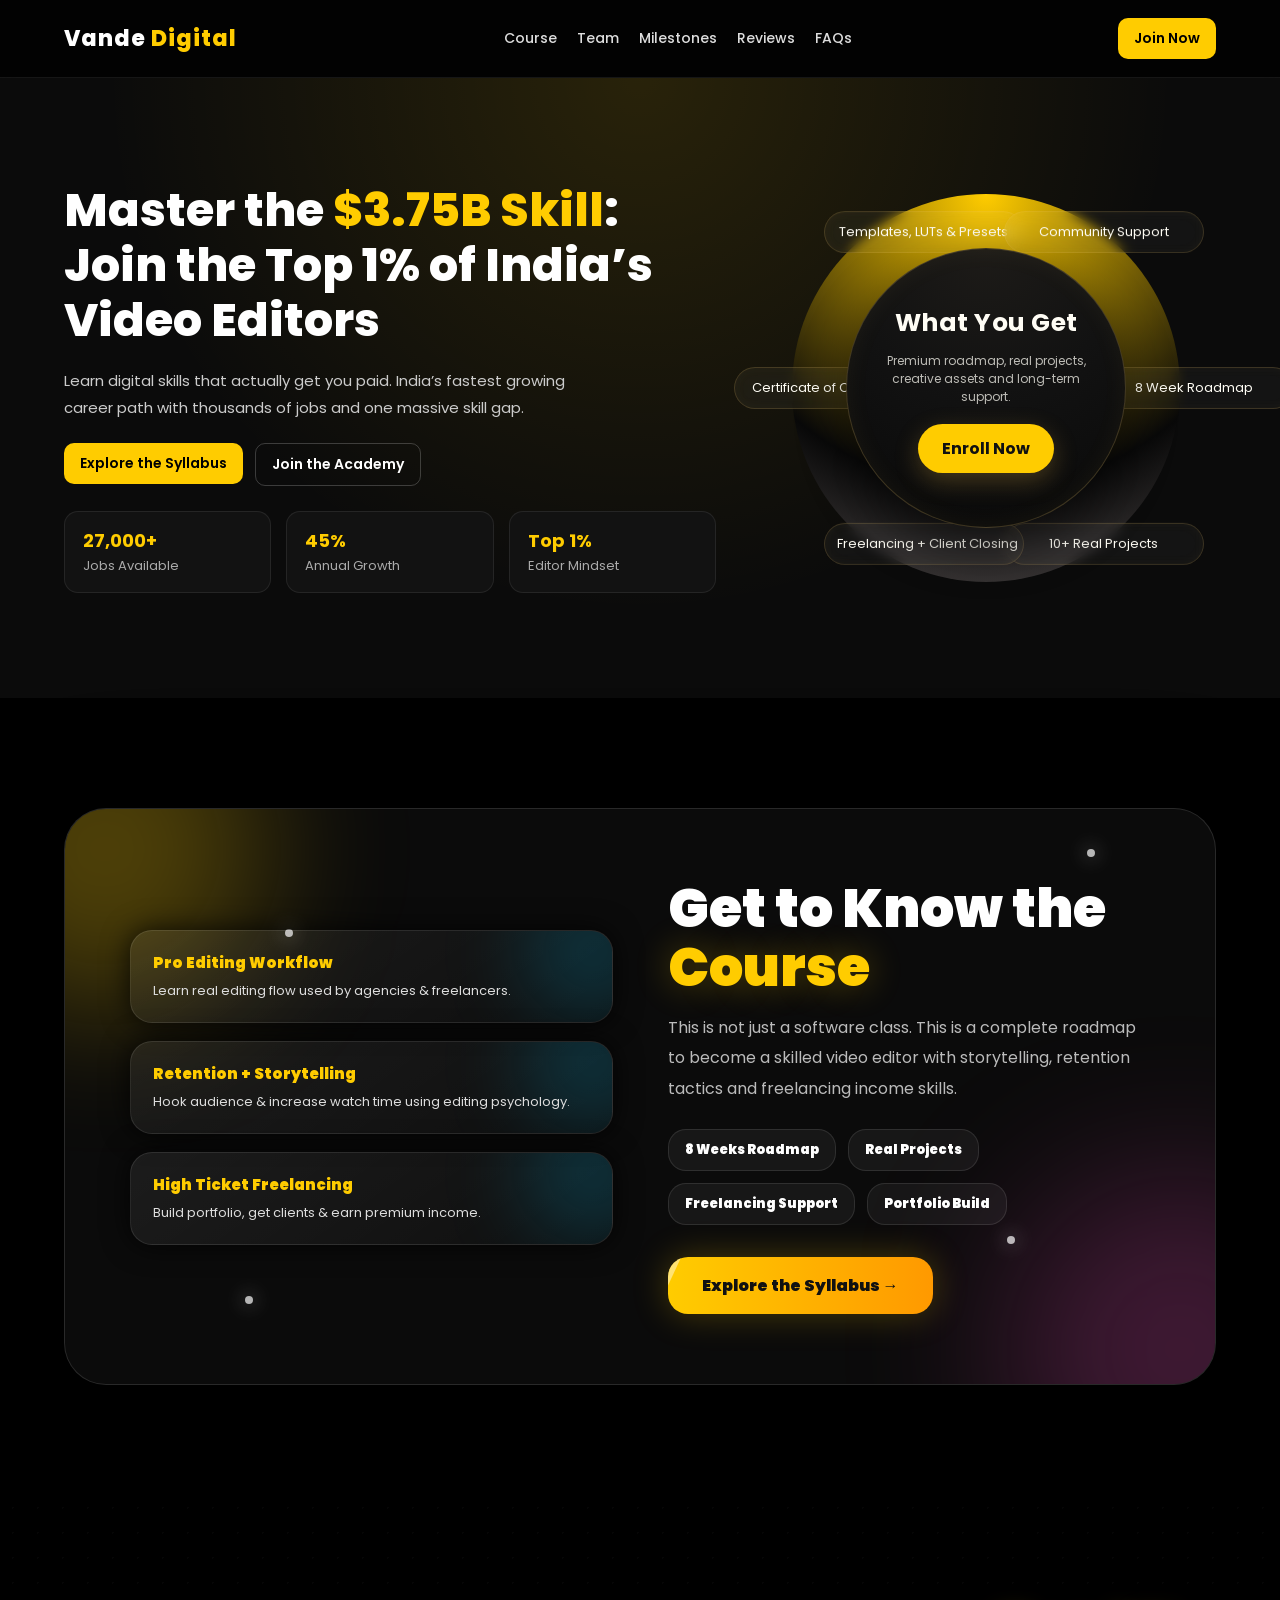
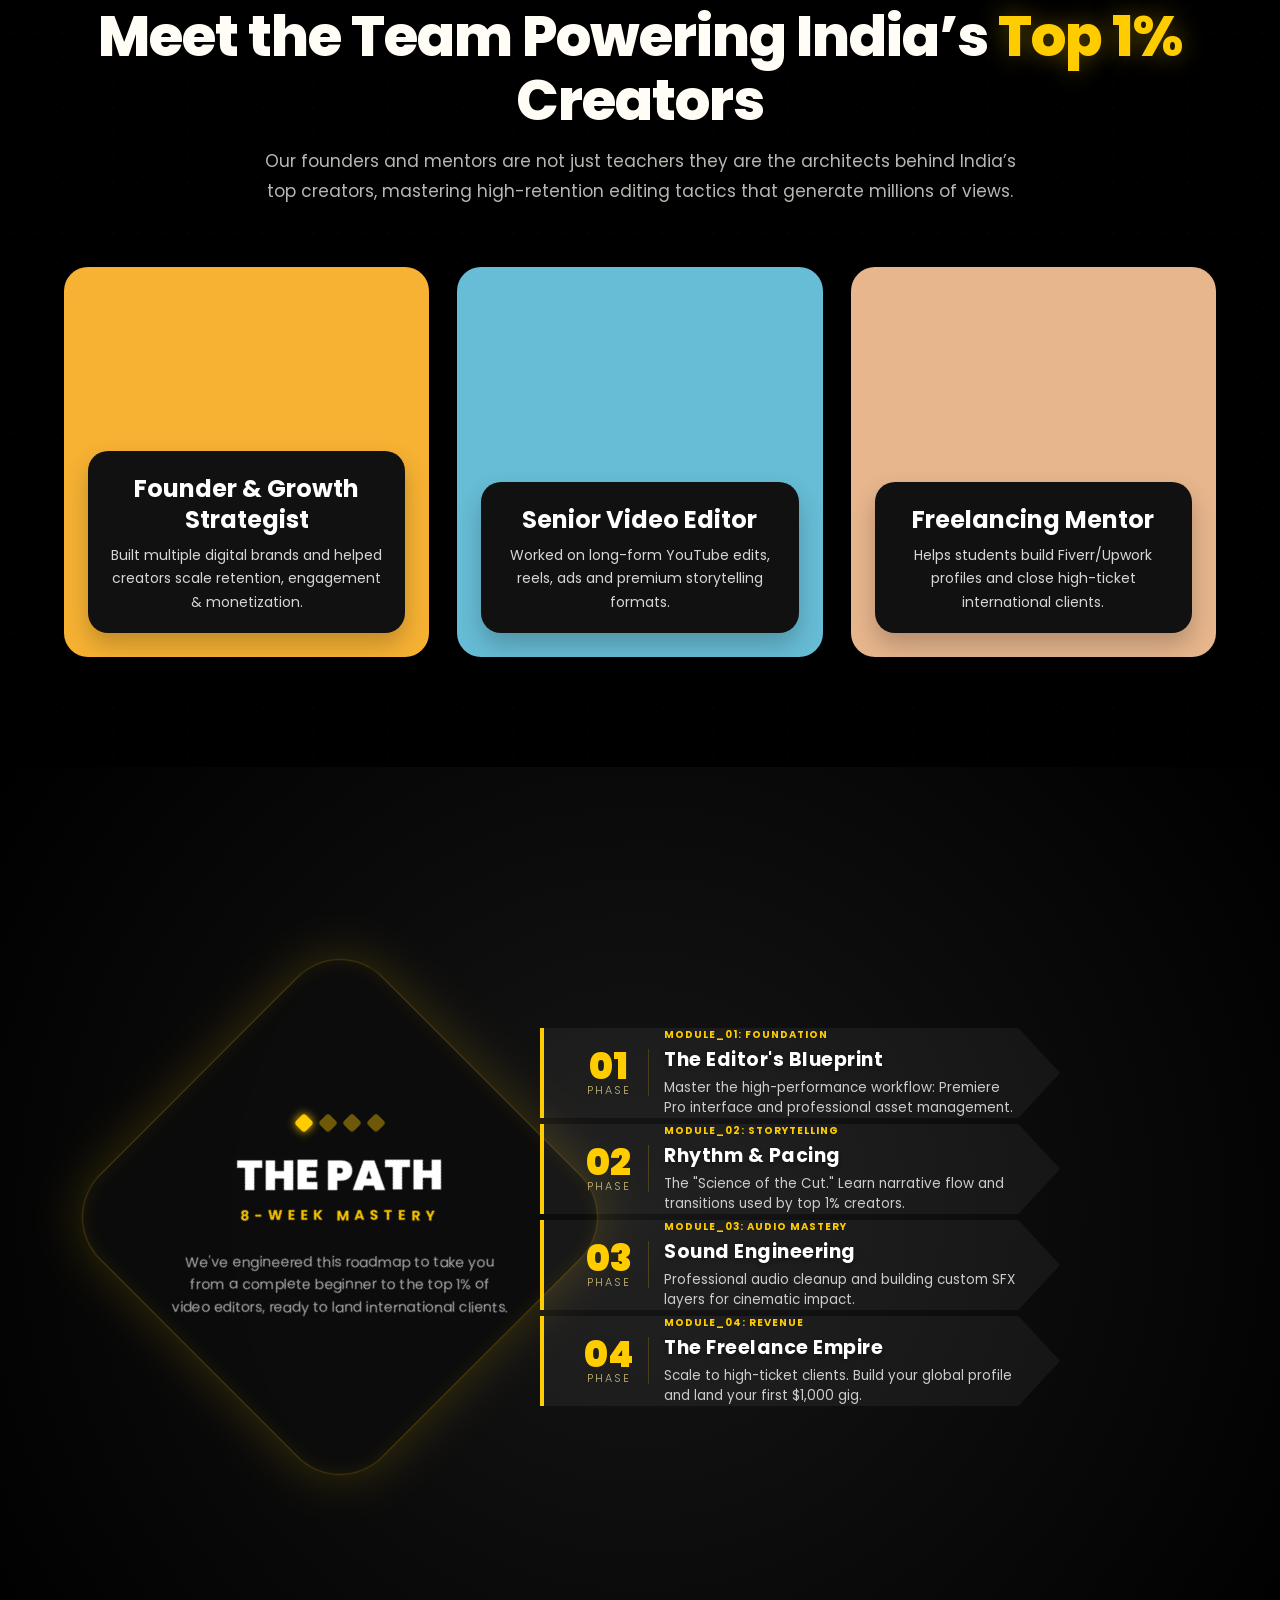
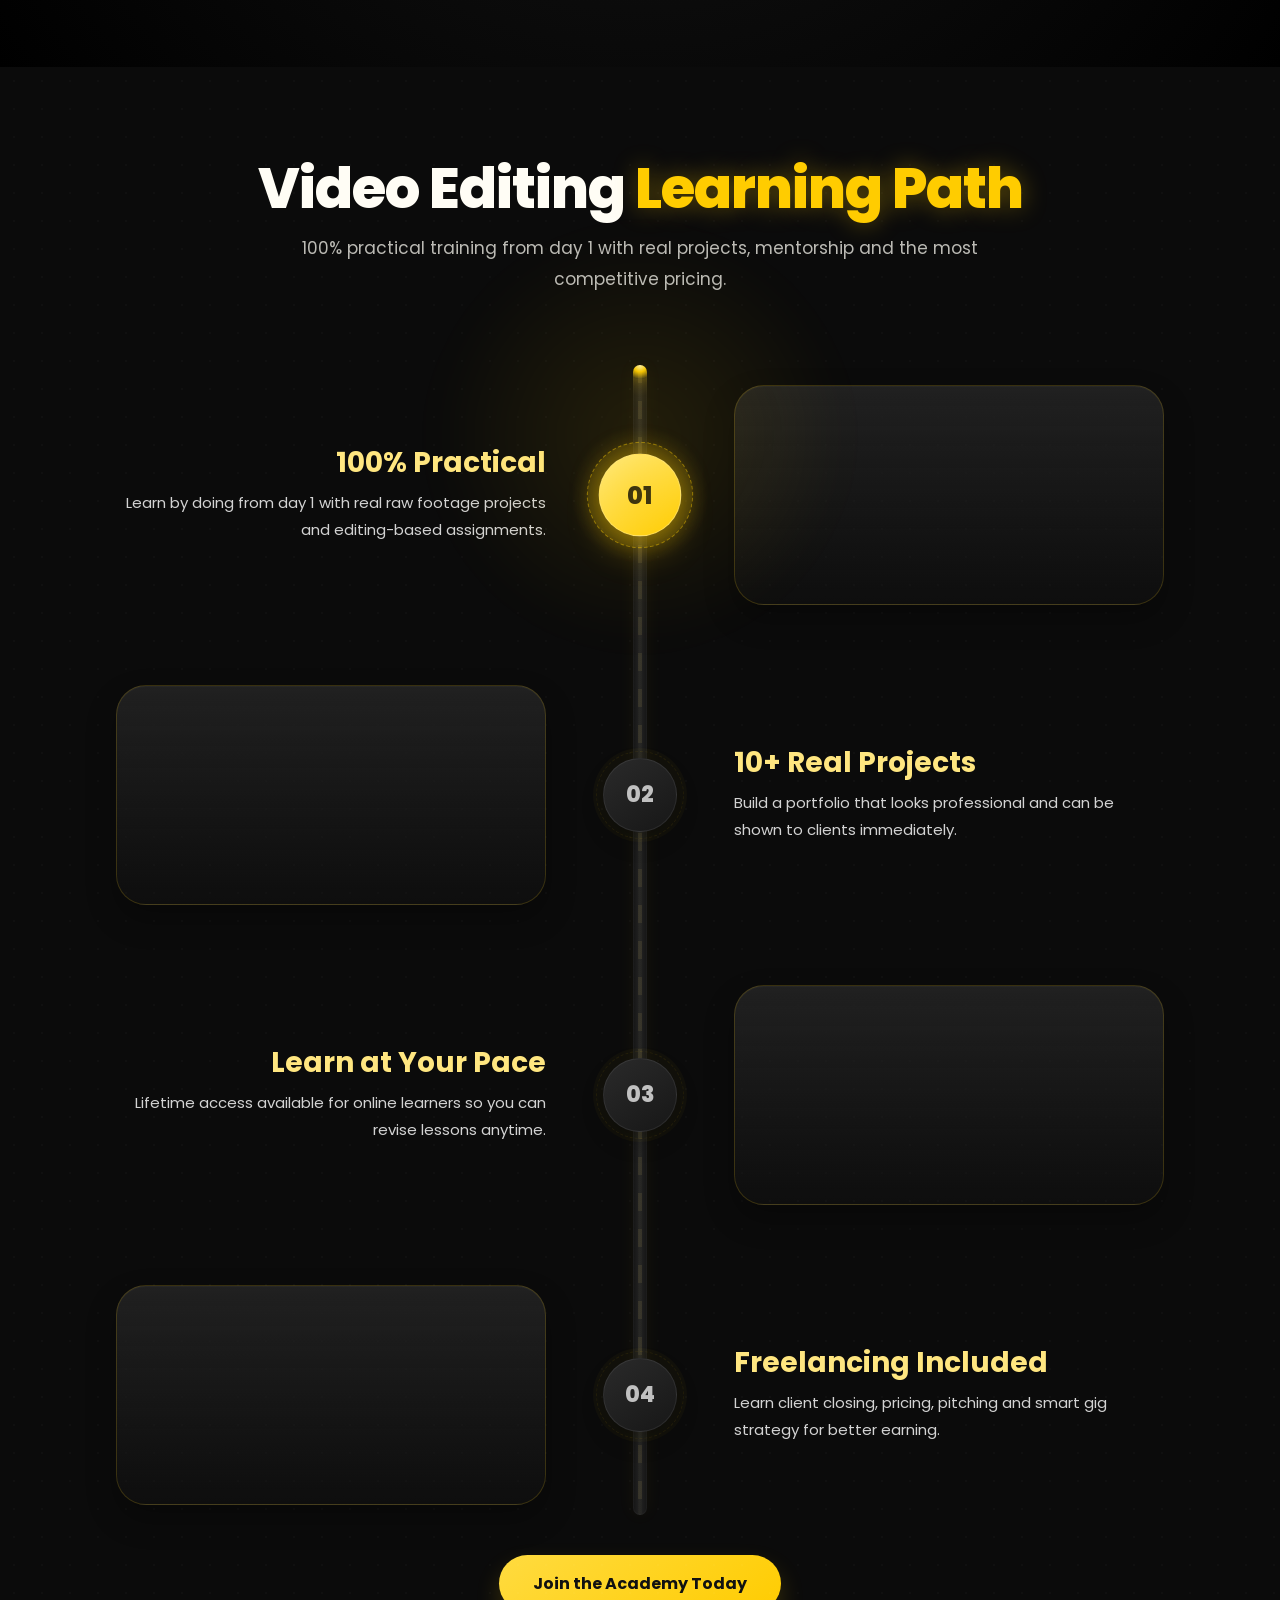
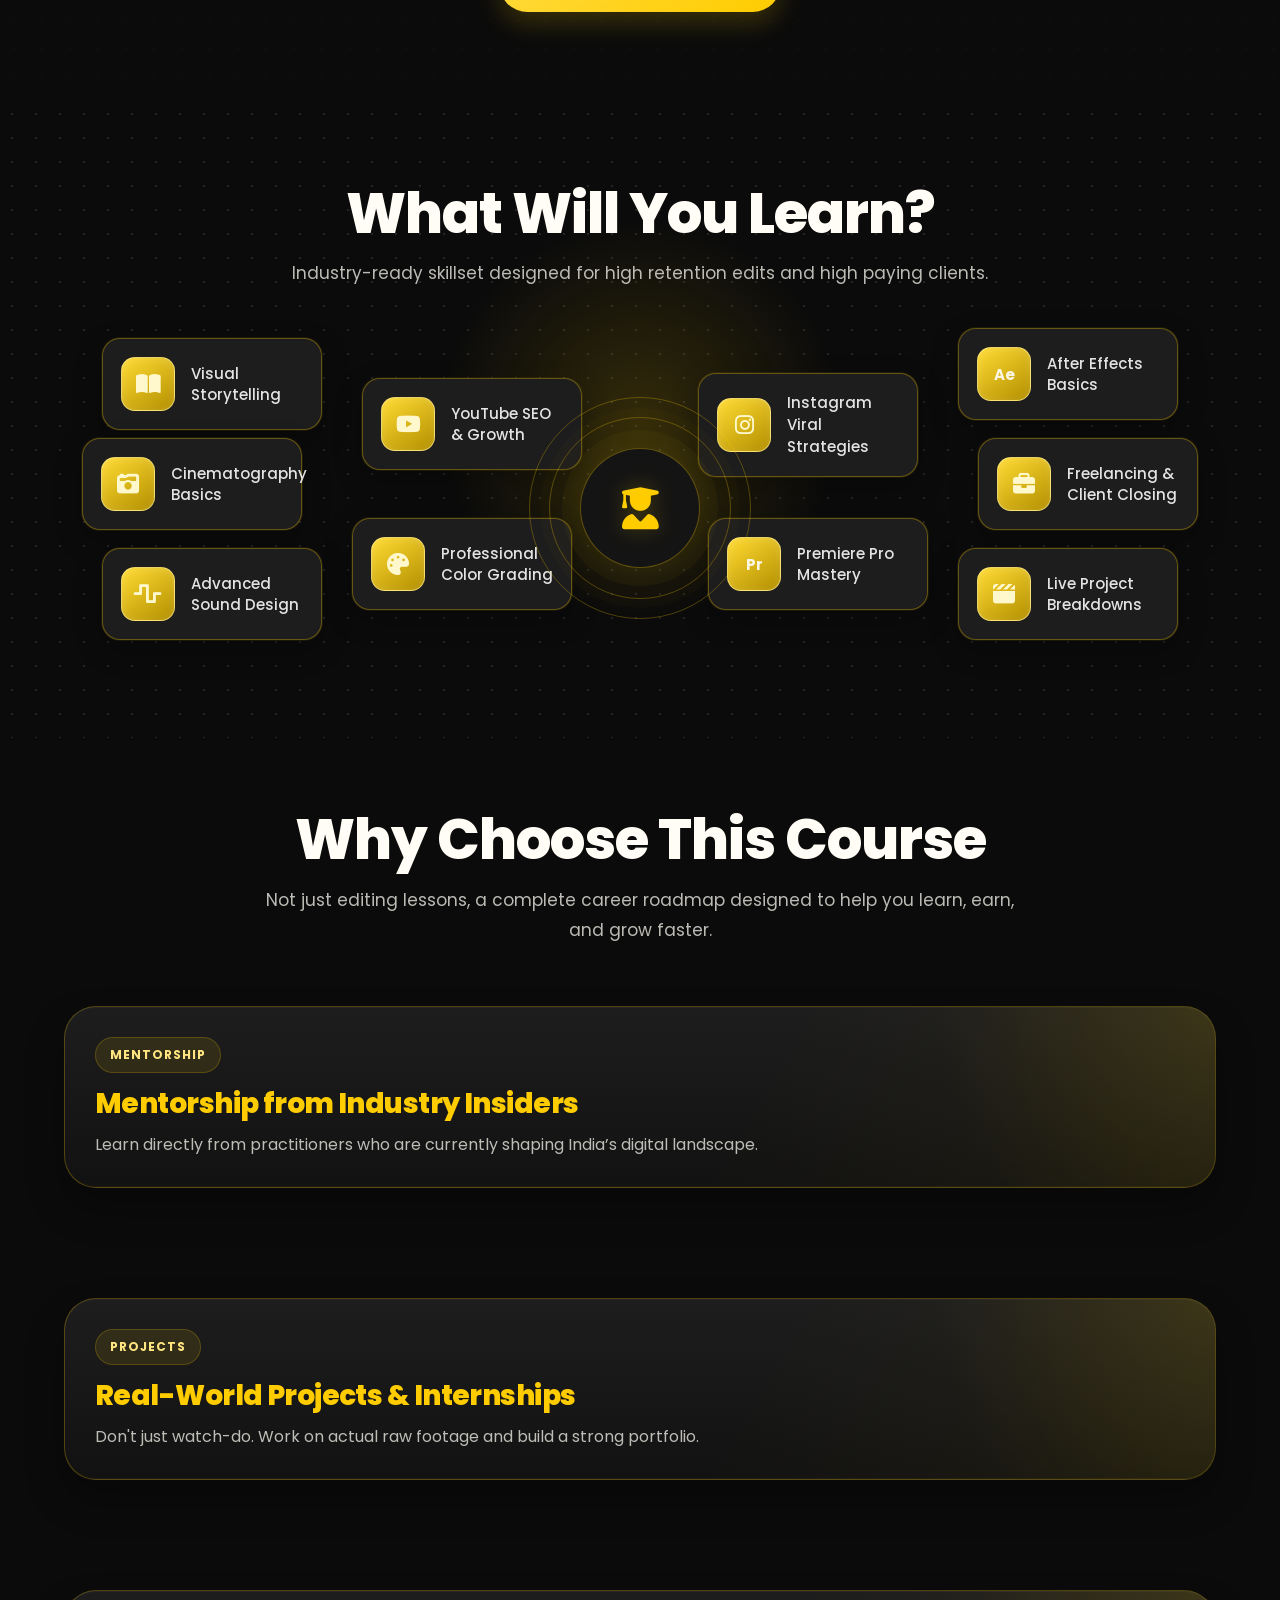
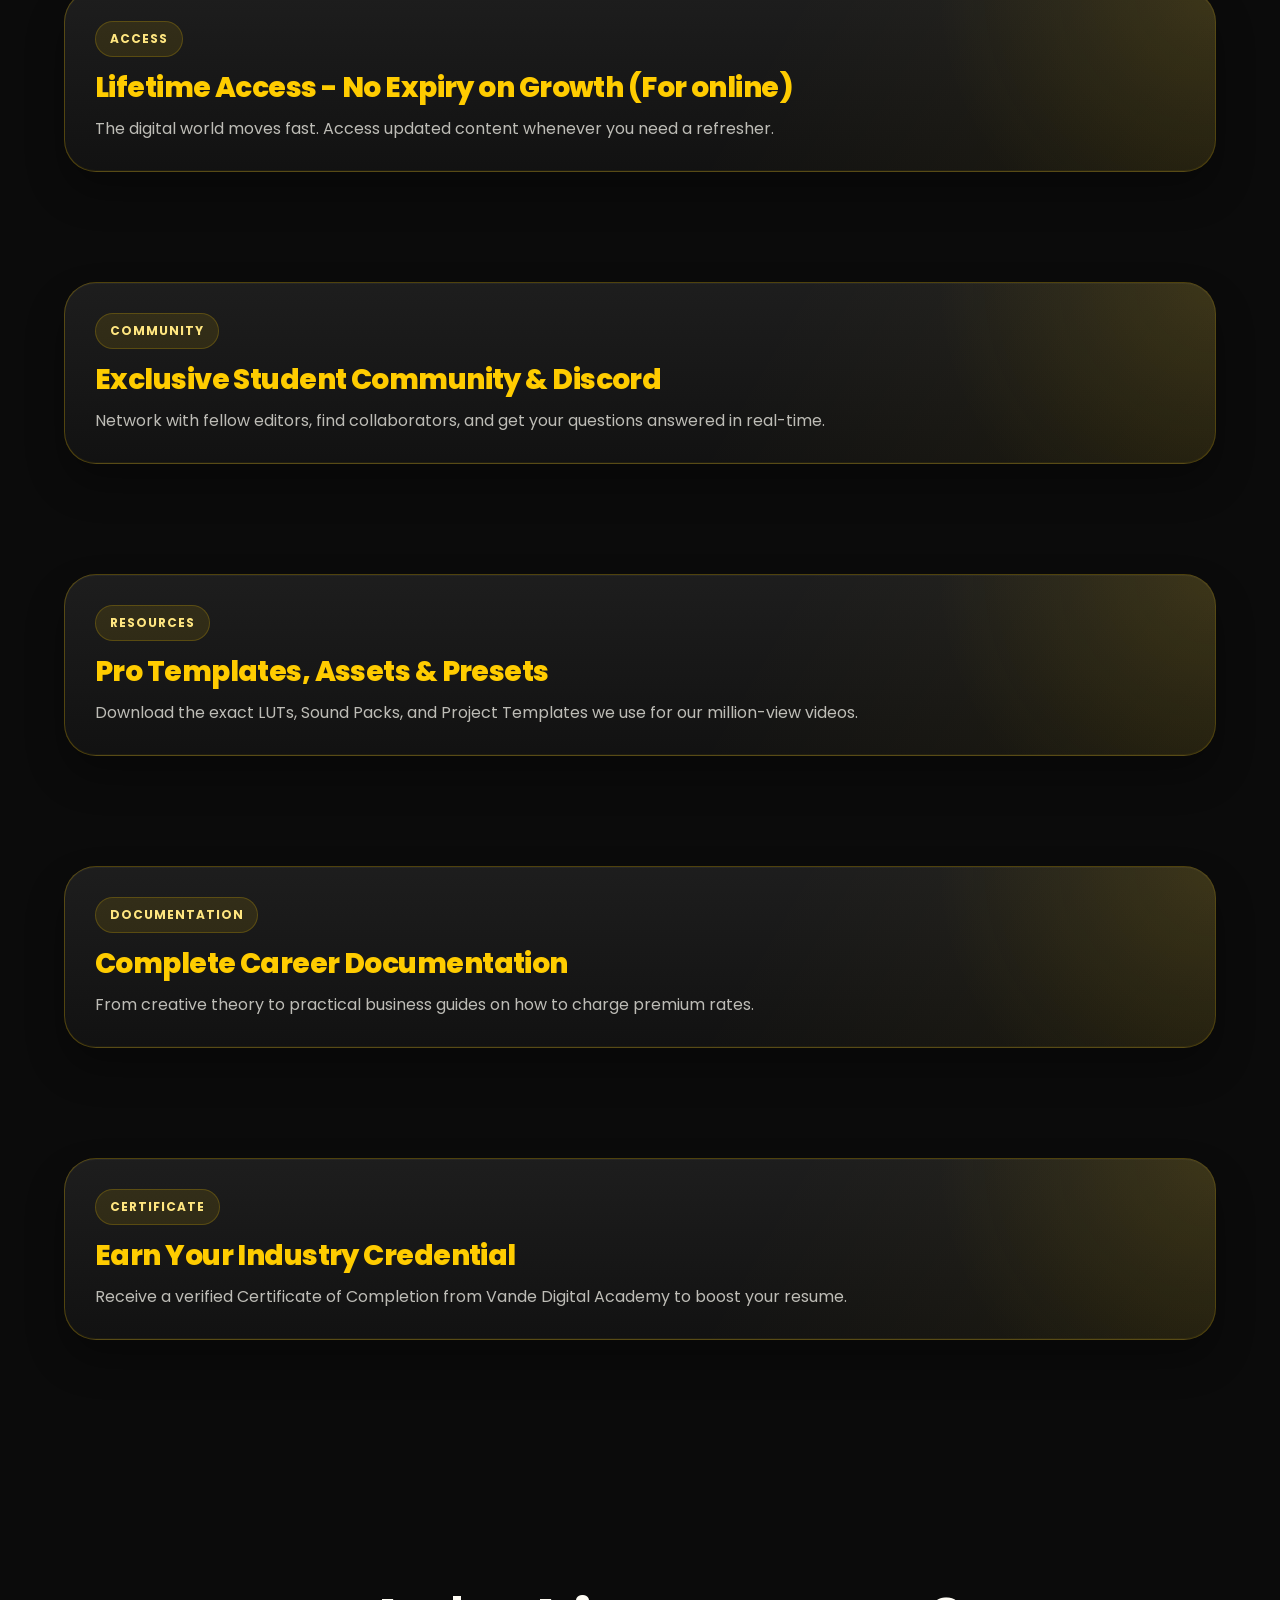
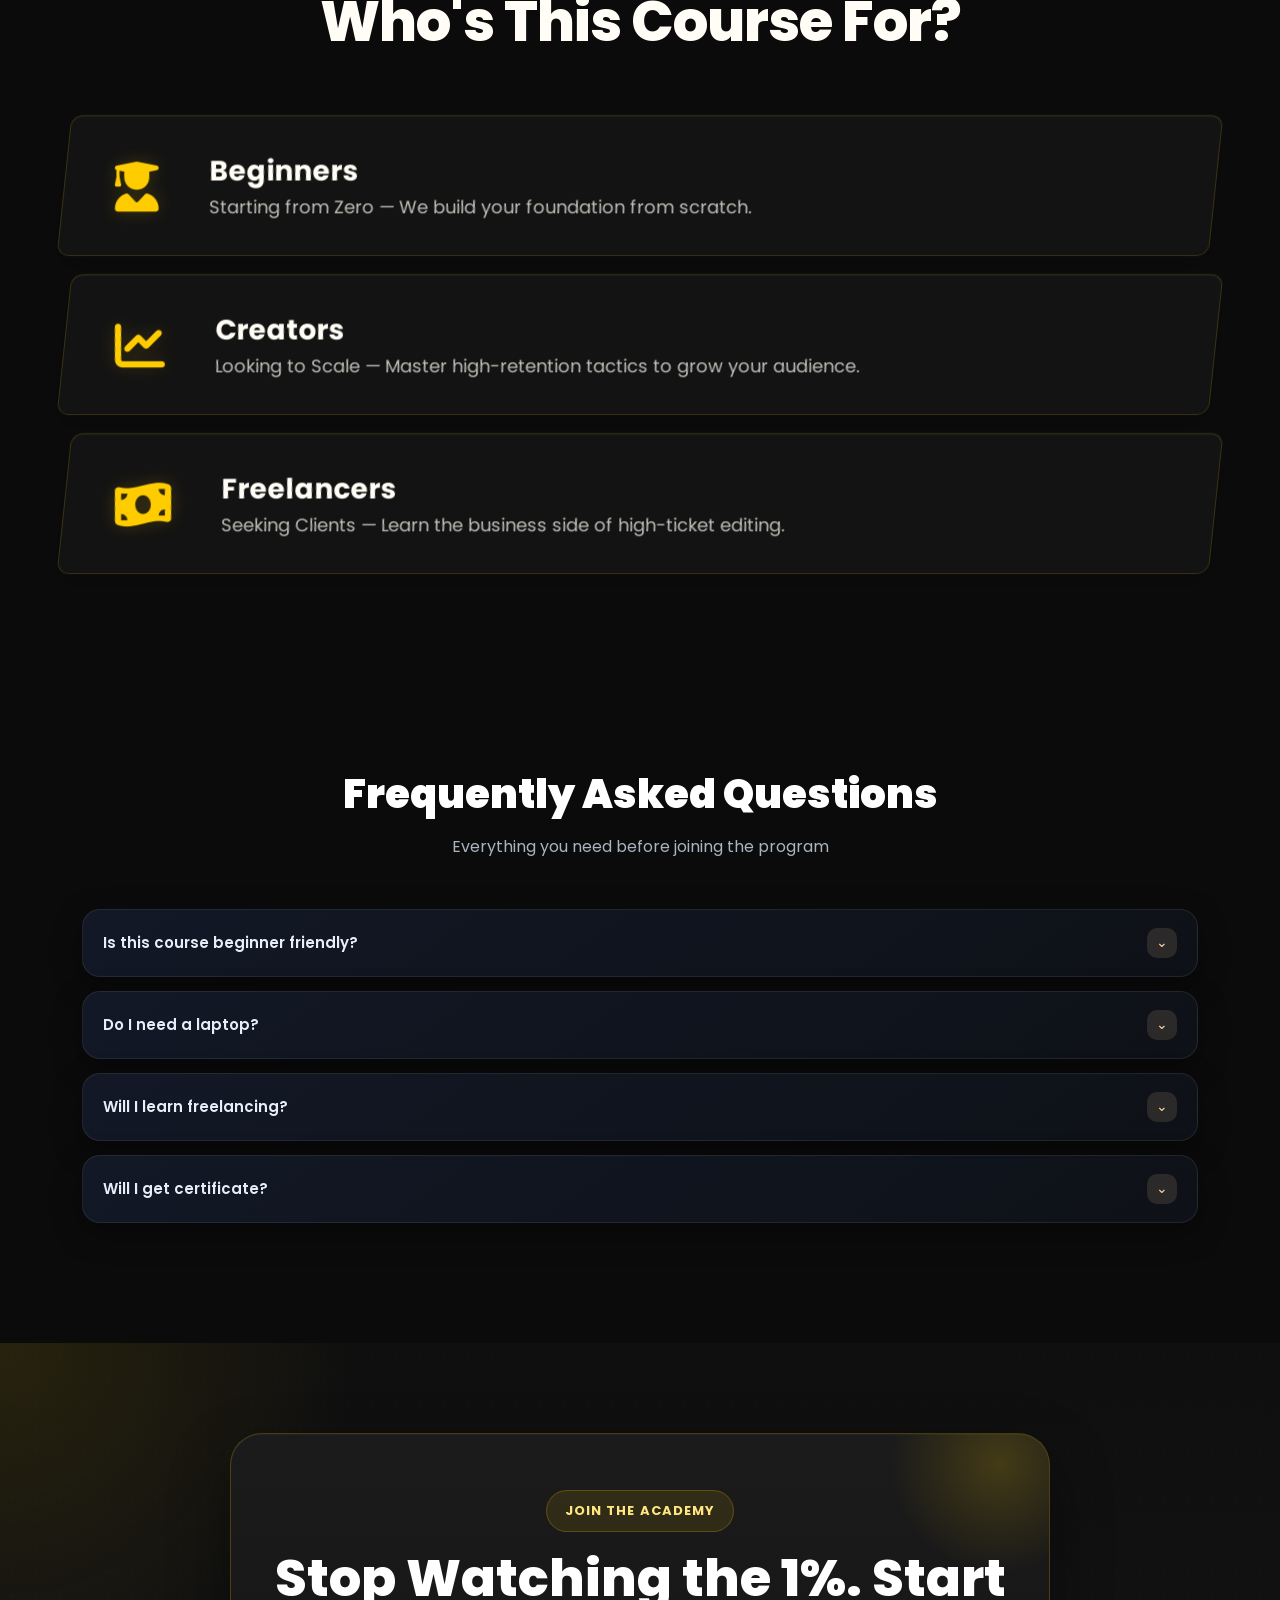
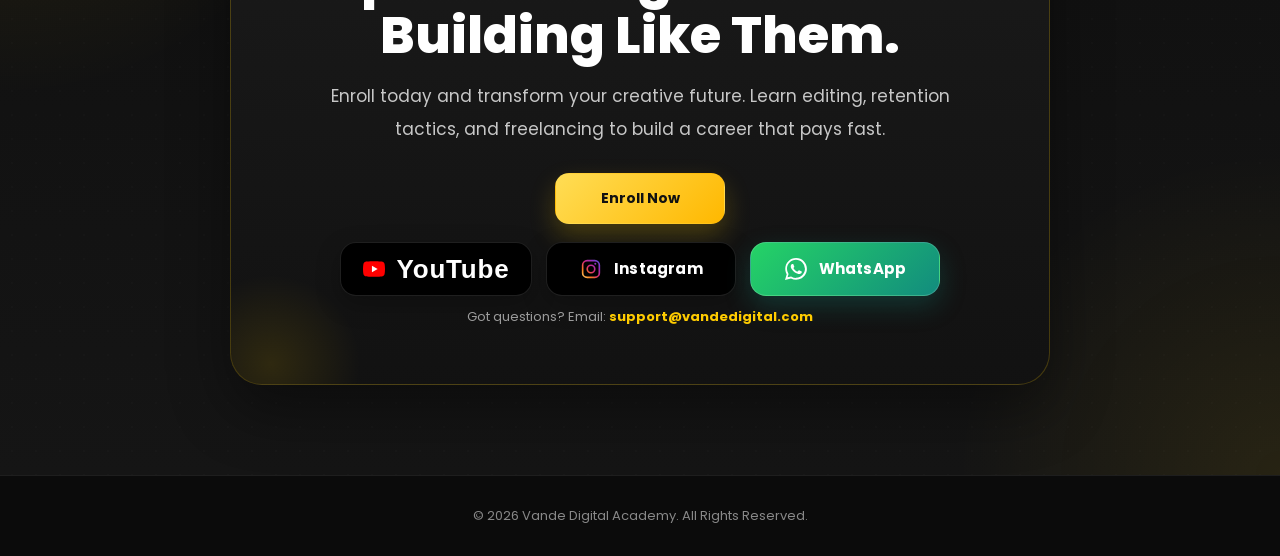
==== commit a68b3d64: "remove images" ====
--- a/Demo.html
+++ b/Demo.html
@@ -286,11 +286,11 @@
           <div class="flip-inner">
             <div class="card-front orange">
               <div class="mentor-image-wrap">
-                <img
+                <!-- <img
                   class="mentor-image"
                   src="https://pngimg.com/d/man_PNG6533.png"
                   alt="Founder & Growth Strategist"
-                />
+                /> -->
               </div>
 
               <div class="front-content">
@@ -307,11 +307,11 @@
           <div class="flip-inner">
             <div class="card-front blue">
               <div class="mentor-image-wrap">
-                <img
+                <!-- <img
                   class="mentor-image"
                   src="https://pngimg.com/d/man_PNG6533.png"
                   alt="Senior Video Editor"
-                />
+                /> -->
               </div>
 
               <div class="front-content">
@@ -328,11 +328,11 @@
           <div class="flip-inner">
             <div class="card-front peach">
               <div class="mentor-image-wrap">
-                <img
+                <!-- <img
                   class="mentor-image"
                   src="https://pngimg.com/d/man_PNG6533.png"
                   alt="Freelancing Mentor"
-                />
+                /> -->
               </div>
 
               <div class="front-content">
@@ -508,13 +508,13 @@
             <div class="step-dot">01</div>
           </div>
           <div class="image-block">
-            <img src="https://images.unsplash.com/photo-1492691527719-9d1e07e534b4?auto=format&fit=crop&w=900&q=80" alt="Practical video editing">
+            <!-- <img src="https://images.unsplash.com/photo-1492691527719-9d1e07e534b4?auto=format&fit=crop&w=900&q=80" alt="Practical video editing"> -->
           </div>
         </div>
 
         <div class="road-step right">
           <div class="image-block">
-            <img src="https://images.unsplash.com/photo-1522202176988-66273c2fd55f?auto=format&fit=crop&w=900&q=80" alt="Real projects">
+            <!-- <img src="https://images.unsplash.com/photo-1522202176988-66273c2fd55f?auto=format&fit=crop&w=900&q=80" alt="Real projects"> -->
           </div>
           <div class="step-dot-wrap">
             <div class="step-dot">02</div>
@@ -534,13 +534,13 @@
             <div class="step-dot">03</div>
           </div>
           <div class="image-block">
-            <img src="https://images.unsplash.com/photo-1516321318423-f06f85e504b3?auto=format&fit=crop&w=900&q=80" alt="Flexible learning">
+            <!-- <img src="https://images.unsplash.com/photo-1516321318423-f06f85e504b3?auto=format&fit=crop&w=900&q=80" alt="Flexible learning"> -->
           </div>
         </div>
 
         <div class="road-step right">
           <div class="image-block">
-            <img src="https://images.unsplash.com/photo-1552664730-d307ca884978?auto=format&fit=crop&w=900&q=80" alt="Freelancing included">
+            <!-- <img src="https://images.unsplash.com/photo-1552664730-d307ca884978?auto=format&fit=crop&w=900&q=80" alt="Freelancing included"> -->
           </div>
           <div class="step-dot-wrap">
             <div class="step-dot">04</div>
@@ -688,7 +688,7 @@
       </p>
 
       <div class="why-item">
-        <img src="https://images.unsplash.com/photo-1522202176988-66273c2fd55f?auto=format&fit=crop&q=80&w=900" alt="Mentorship">
+        <!-- <img src="https://images.unsplash.com/photo-1522202176988-66273c2fd55f?auto=format&fit=crop&q=80&w=900" alt="Mentorship"> -->
         <div class="why-item-content">
           <span class="why-badge">Mentorship</span>
           <h4>Mentorship from Industry Insiders</h4>
@@ -699,7 +699,7 @@
       </div>
 
       <div class="why-item">
-        <img src="https://images.unsplash.com/photo-1581291518633-83b4ebd1d83e?auto=format&fit=crop&q=80&w=900" alt="Projects">
+        <!-- <img src="https://images.unsplash.com/photo-1581291518633-83b4ebd1d83e?auto=format&fit=crop&q=80&w=900" alt="Projects"> -->
         <div class="why-item-content">
           <span class="why-badge">Projects</span>
           <h4>Real-World Projects & Internships</h4>
@@ -710,7 +710,7 @@
       </div>
 
       <div class="why-item">
-        <img src="https://images.unsplash.com/photo-1499750310107-5fef28a66643?auto=format&fit=crop&q=80&w=900" alt="Lifetime access">
+        <!-- <img src="https://images.unsplash.com/photo-1499750310107-5fef28a66643?auto=format&fit=crop&q=80&w=900" alt="Lifetime access"> -->
         <div class="why-item-content">
           <span class="why-badge">Access</span>
           <h4>Lifetime Access - No Expiry on Growth (For online)</h4>
@@ -721,7 +721,7 @@
       </div>
 
       <div class="why-item">
-        <img src="https://images.unsplash.com/photo-1511632765486-a01980e01a18?auto=format&fit=crop&q=80&w=900" alt="Community">
+        <!-- <img src="https://images.unsplash.com/photo-1511632765486-a01980e01a18?auto=format&fit=crop&q=80&w=900" alt="Community"> -->
         <div class="why-item-content">
           <span class="why-badge">Community</span>
           <h4>Exclusive Student Community & Discord</h4>
@@ -732,7 +732,7 @@
       </div>
 
       <div class="why-item">
-        <img src="https://images.unsplash.com/photo-1626785774573-4b799315345d?auto=format&fit=crop&q=80&w=900" alt="Assets and presets">
+        <!-- <img src="https://images.unsplash.com/photo-1626785774573-4b799315345d?auto=format&fit=crop&q=80&w=900" alt="Assets and presets"> -->
         <div class="why-item-content">
           <span class="why-badge">Resources</span>
           <h4>Pro Templates, Assets & Presets</h4>
@@ -743,7 +743,7 @@
       </div>
 
       <div class="why-item">
-        <img src="https://images.unsplash.com/photo-1450101499163-c8848c66ca85?auto=format&fit=crop&q=80&w=900" alt="Documentation">
+        <!-- <img src="https://images.unsplash.com/photo-1450101499163-c8848c66ca85?auto=format&fit=crop&q=80&w=900" alt="Documentation"> -->
         <div class="why-item-content">
           <span class="why-badge">Documentation</span>
           <h4>Complete Career Documentation</h4>
@@ -754,7 +754,7 @@
       </div>
 
       <div class="why-item">
-        <img src="https://images.unsplash.com/photo-1521791136064-7986c2920216?auto=format&fit=crop&q=80&w=900" alt="Certificate">
+        <!-- <img src="https://images.unsplash.com/photo-1521791136064-7986c2920216?auto=format&fit=crop&q=80&w=900" alt="Certificate"> -->
         <div class="why-item-content">
           <span class="why-badge">Certificate</span>
           <h4>Earn Your Industry Credential</h4>
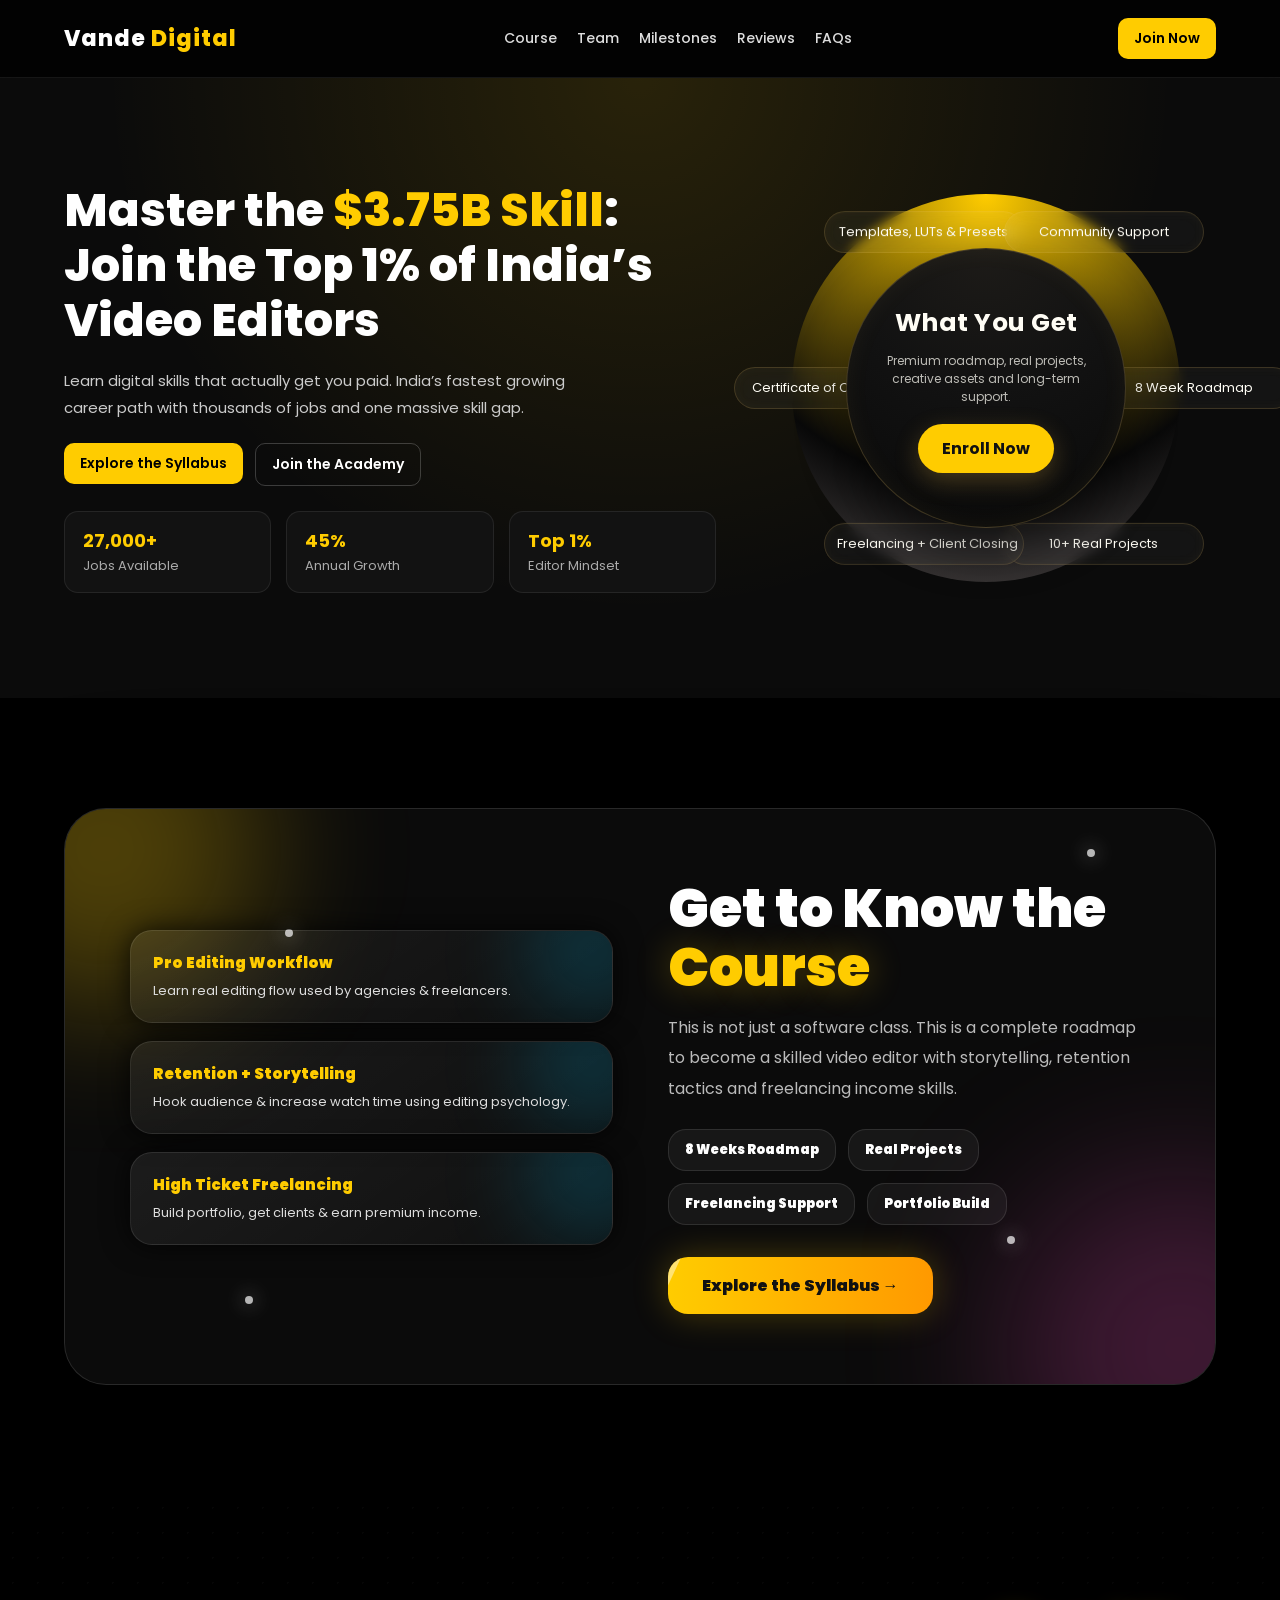
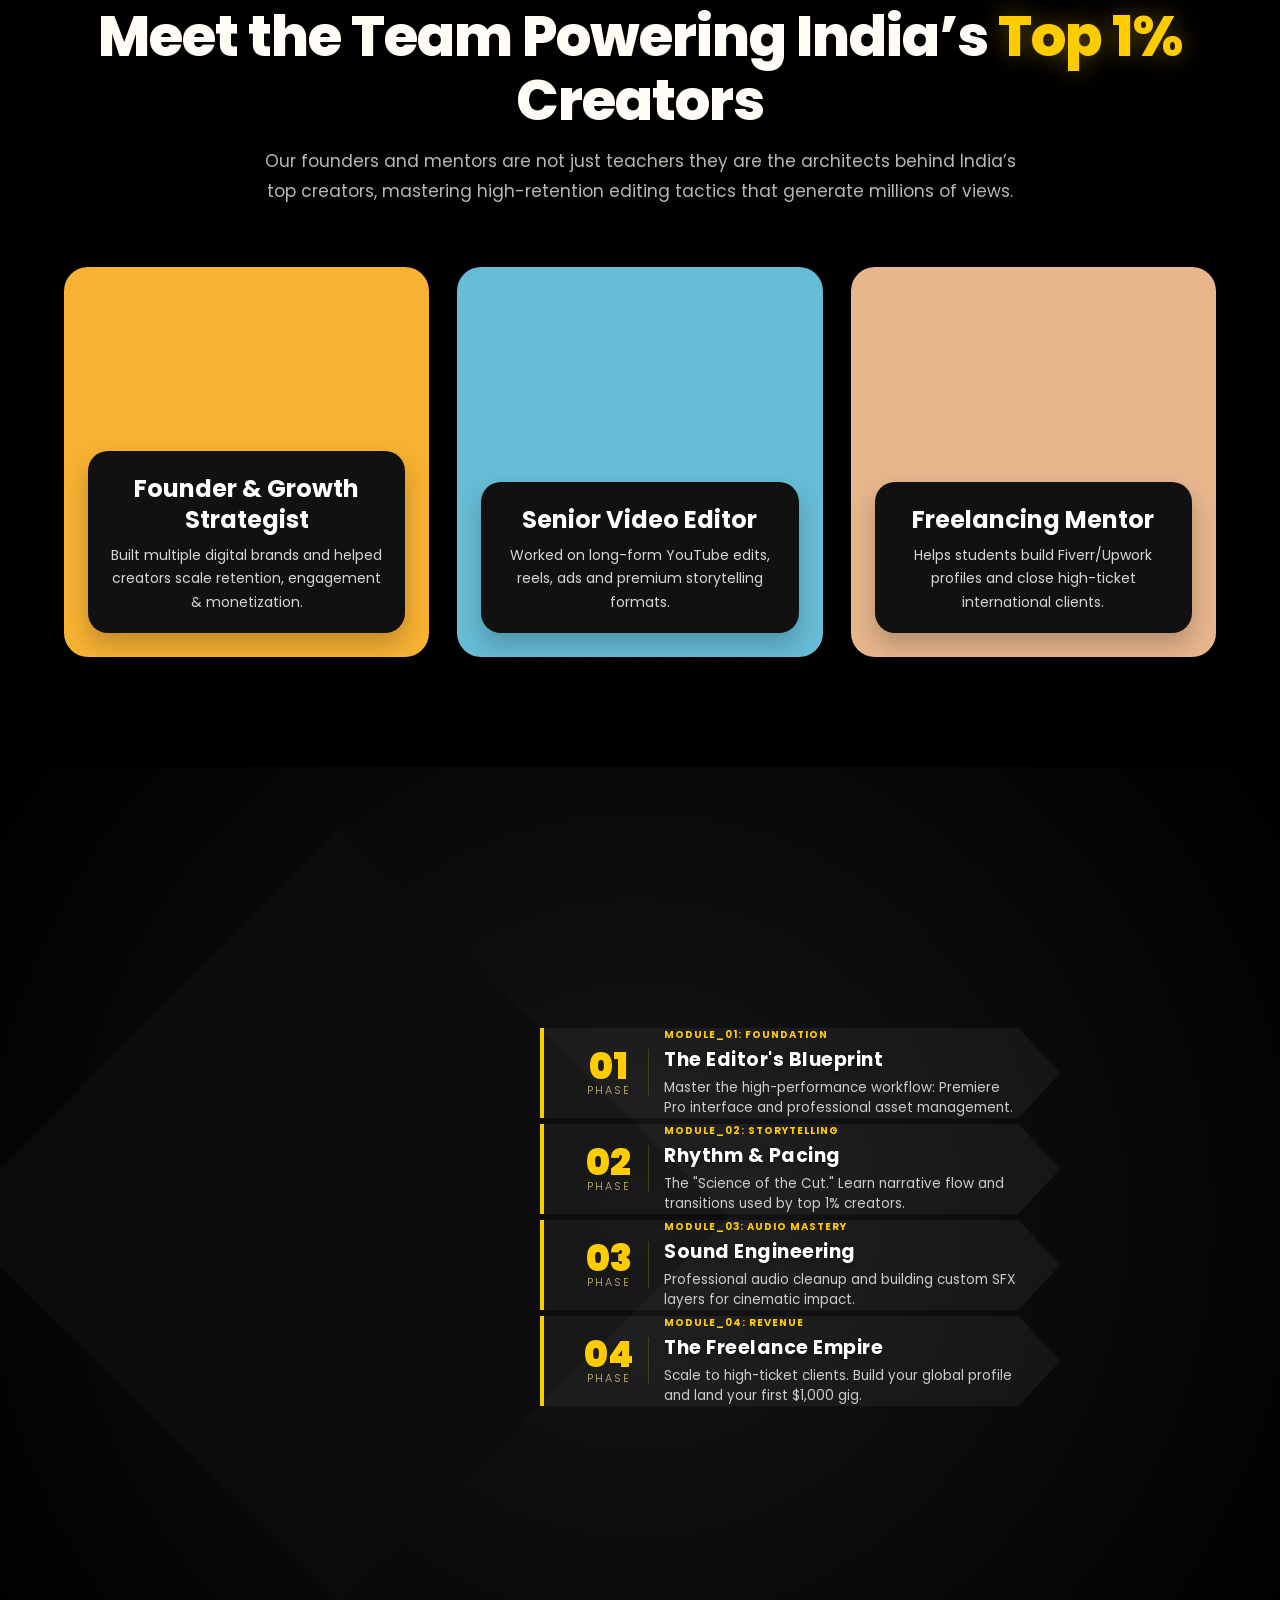
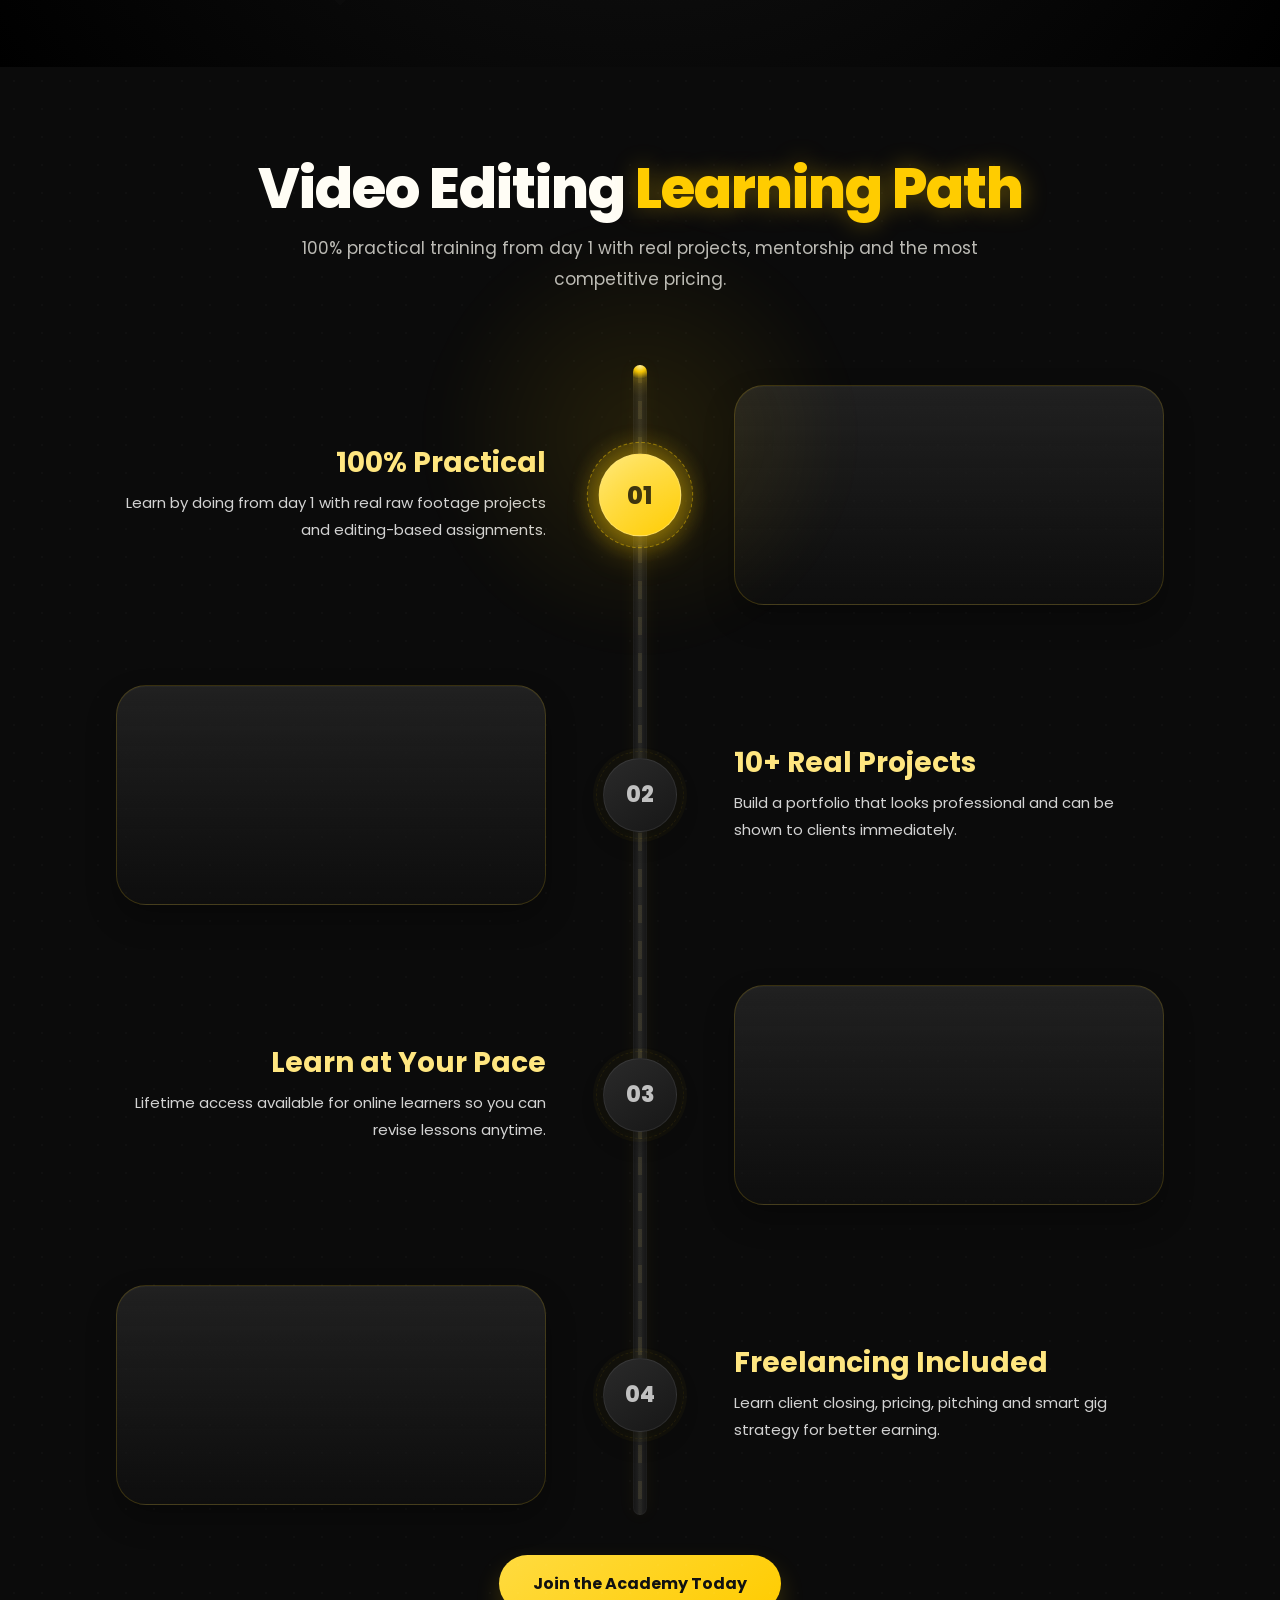
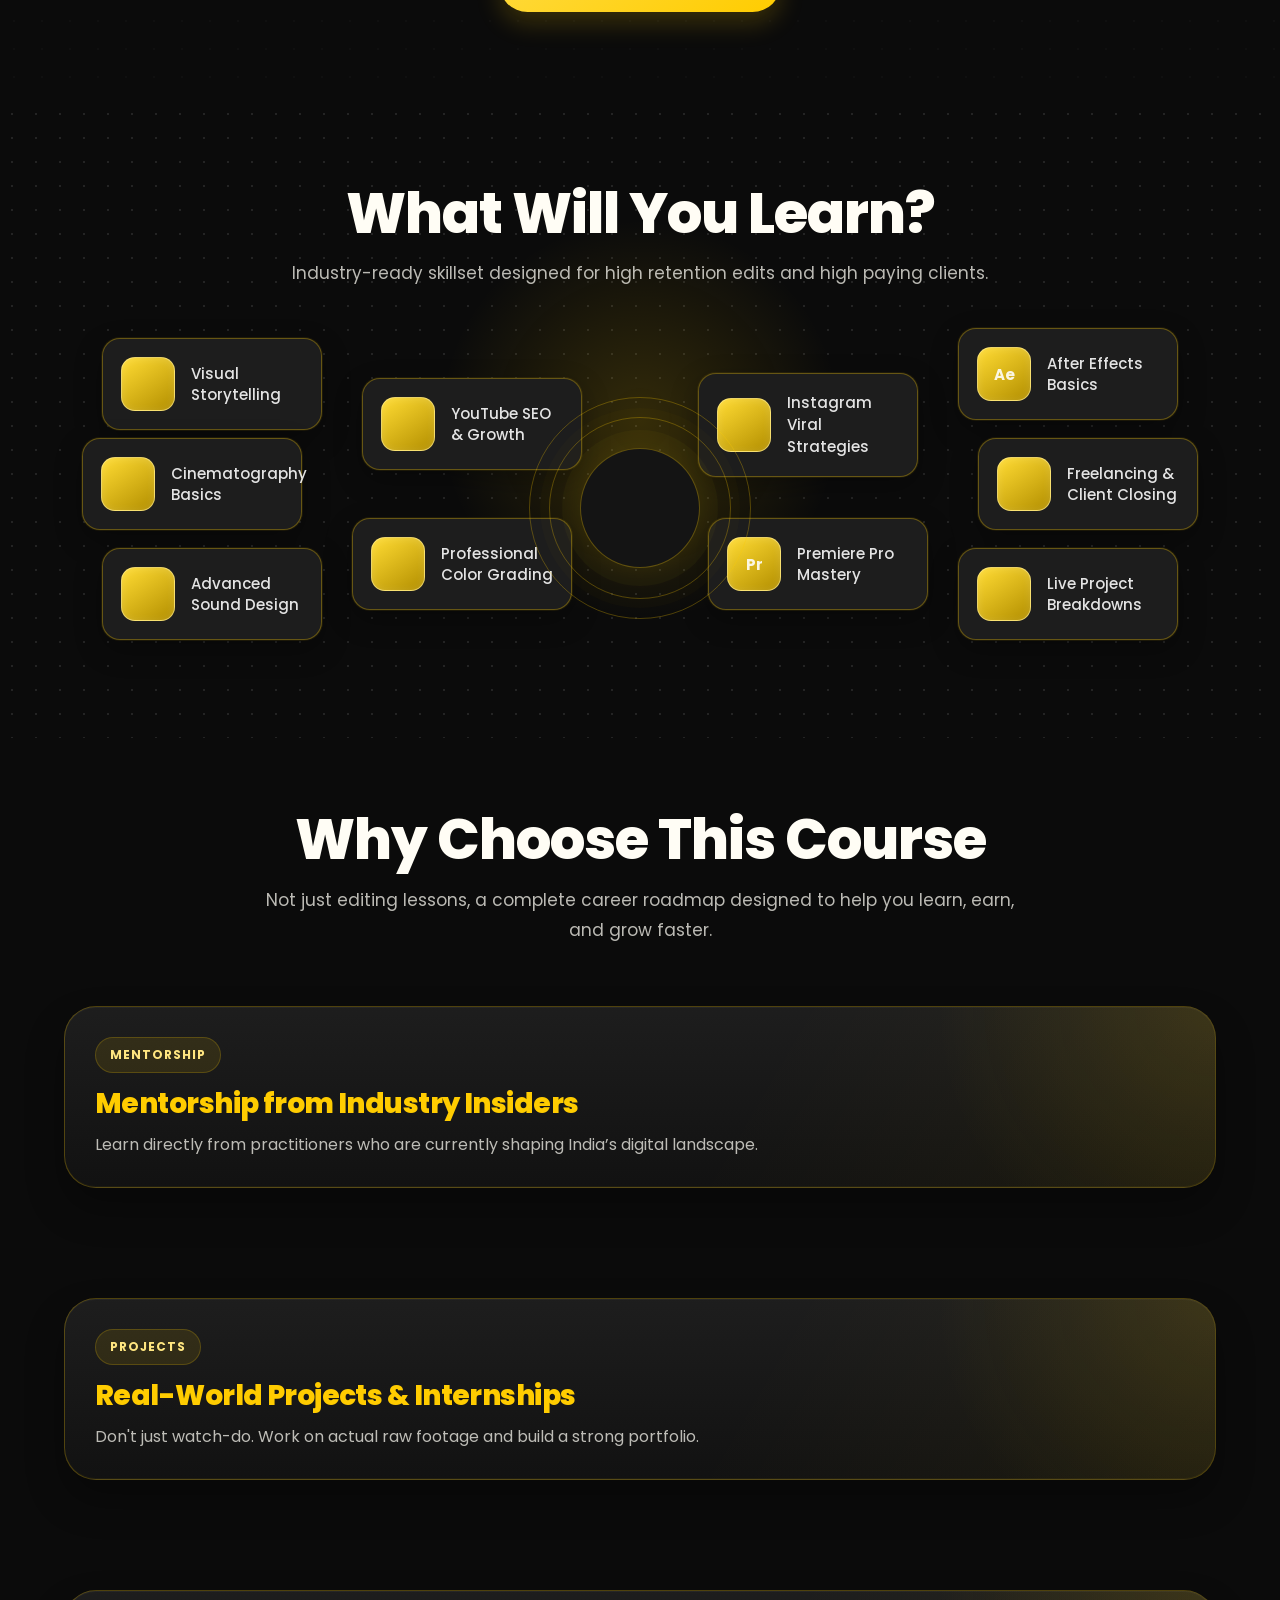
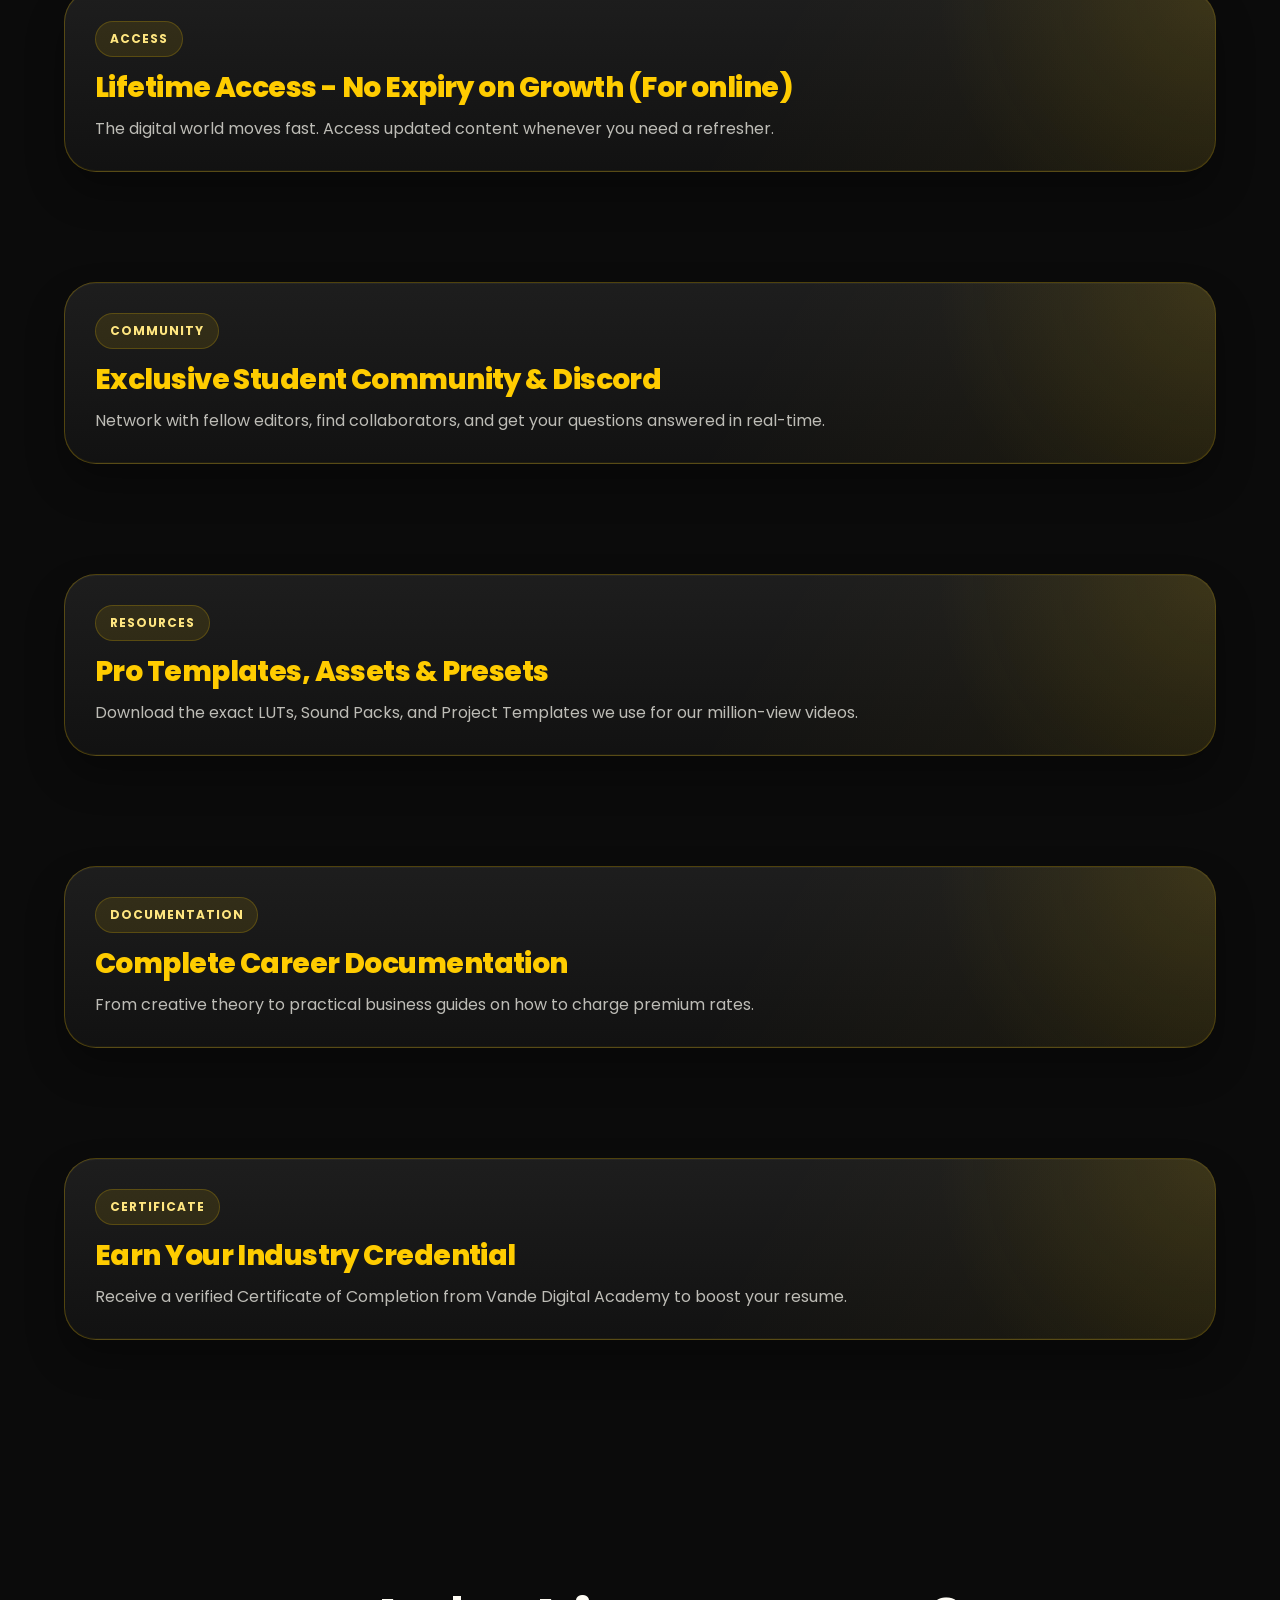
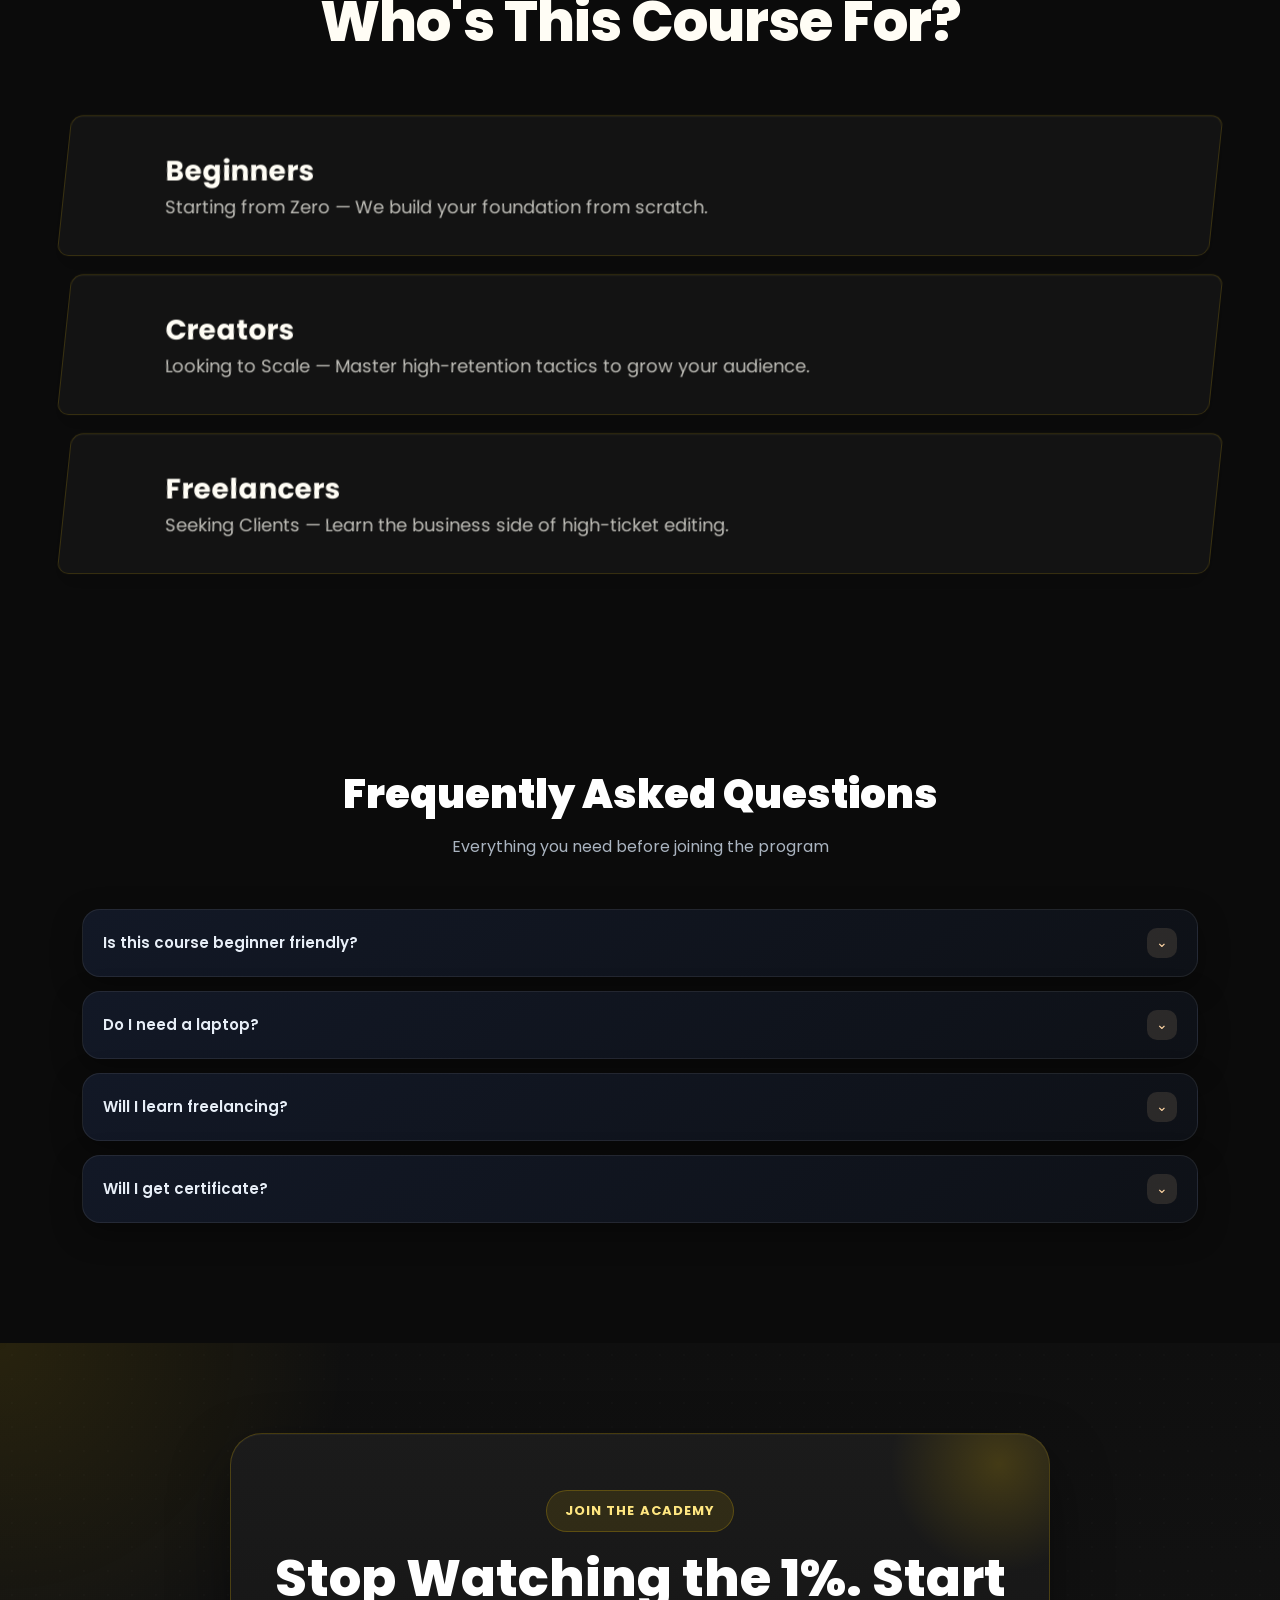
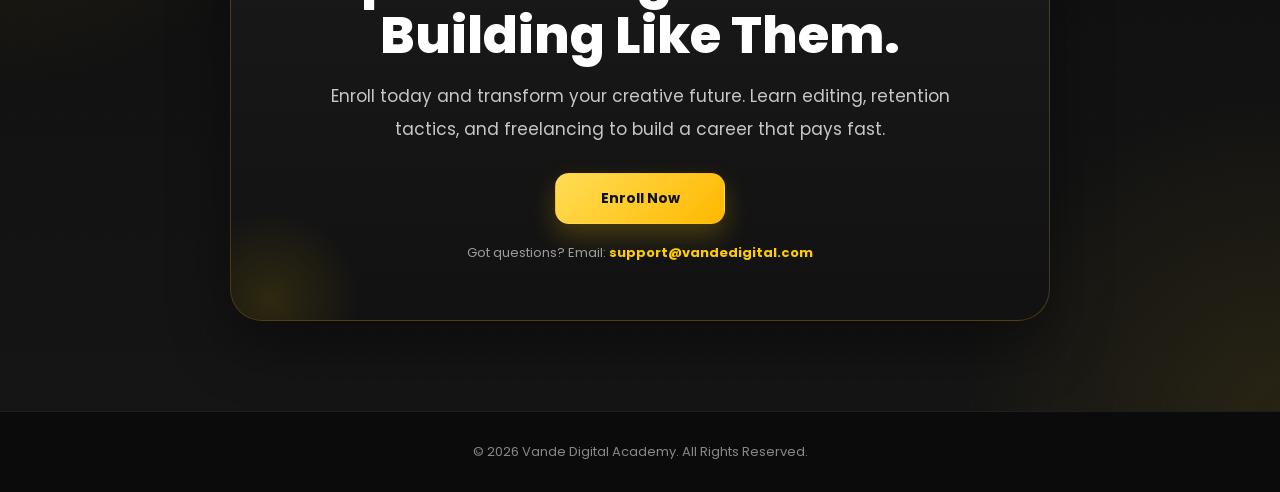
==== commit 71ccbaf0: "remove link" ====
--- a/Demo.html
+++ b/Demo.html
@@ -7,14 +7,14 @@
    <link rel="stylesheet" type="text/css" href="style.css">
   <link href="https://fonts.googleapis.com/css2?family=Poppins:wght@300;400;500;600;700;800&display=swap" rel="stylesheet">
 
-   <link
+   <!-- <link
     href="https://fonts.googleapis.com/css2?family=Poppins:wght@400;500;600;700;800&display=swap"
     rel="stylesheet"
-  />
-  <link
+  /> -->
+  <!-- <link
     rel="stylesheet"
     href="https://cdnjs.cloudflare.com/ajax/libs/font-awesome/6.5.2/css/all.min.css"
-  />
+  /> -->
 
 </head>
 
@@ -933,7 +933,7 @@
         <a href="#" class="cta-btn">Enroll Now</a>
       </div>
 
-      <div class="social-buttons">
+      <!-- <div class="social-buttons">
         <a href="https://youtube.com/@vandedigitalacademy?si=LhmnjRNwZA78zOof" target="_blank" class="social-btn youtube-btn">
           <svg viewBox="0 0 24 24" aria-hidden="true">
             <path fill="#FF0000" d="M23.5 6.2a3 3 0 0 0-2.1-2.1C19.5 3.5 12 3.5 12 3.5s-7.5 0-9.4.6A3 3 0 0 0 .5 6.2 31.8 31.8 0 0 0 0 12a31.8 31.8 0 0 0 .5 5.8 3 3 0 0 0 2.1 2.1c1.9.6 9.4.6 9.4.6s7.5 0 9.4-.6a3 3 0 0 0 2.1-2.1A31.8 31.8 0 0 0 24 12a31.8 31.8 0 0 0-.5-5.8Z"/>
@@ -965,7 +965,7 @@
           </svg>
           <span>WhatsApp</span>
         </a>
-      </div>
+      </div> -->
 
       <p class="cta-note">
         Got questions? Email:
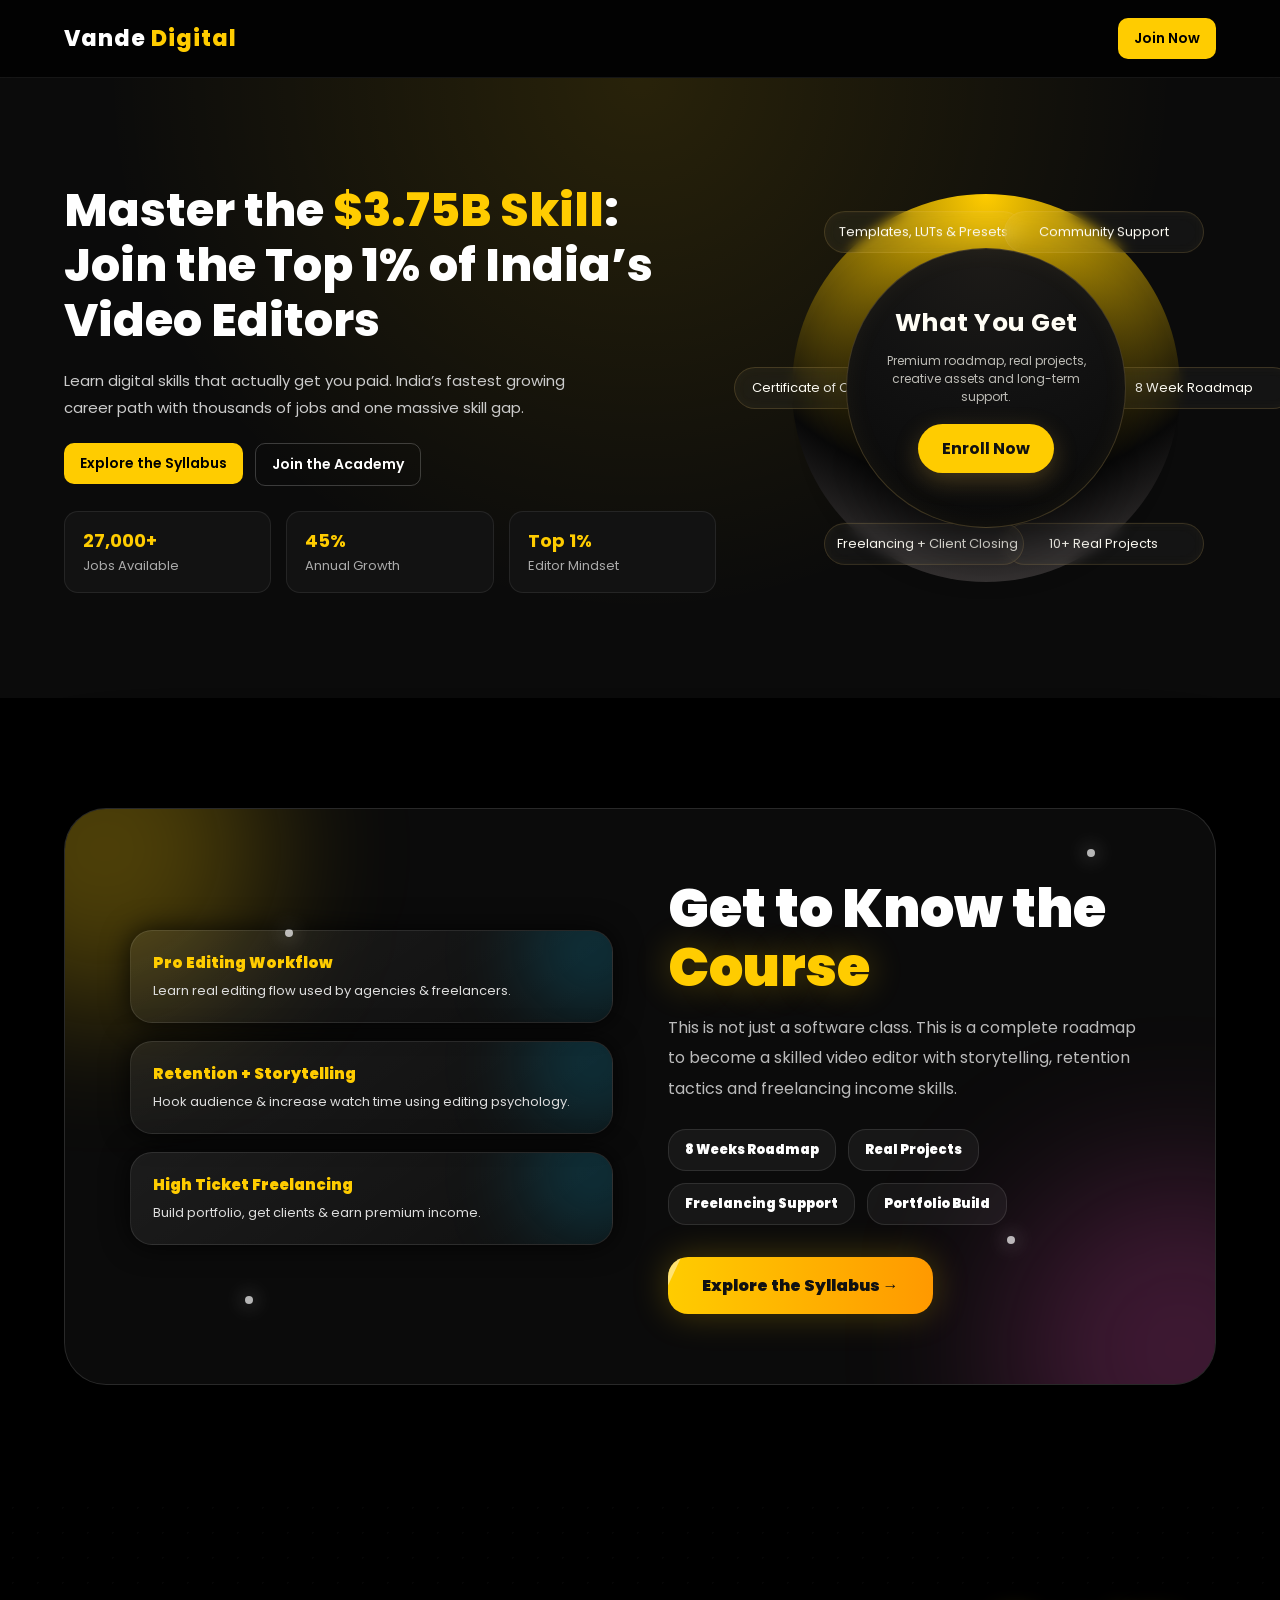
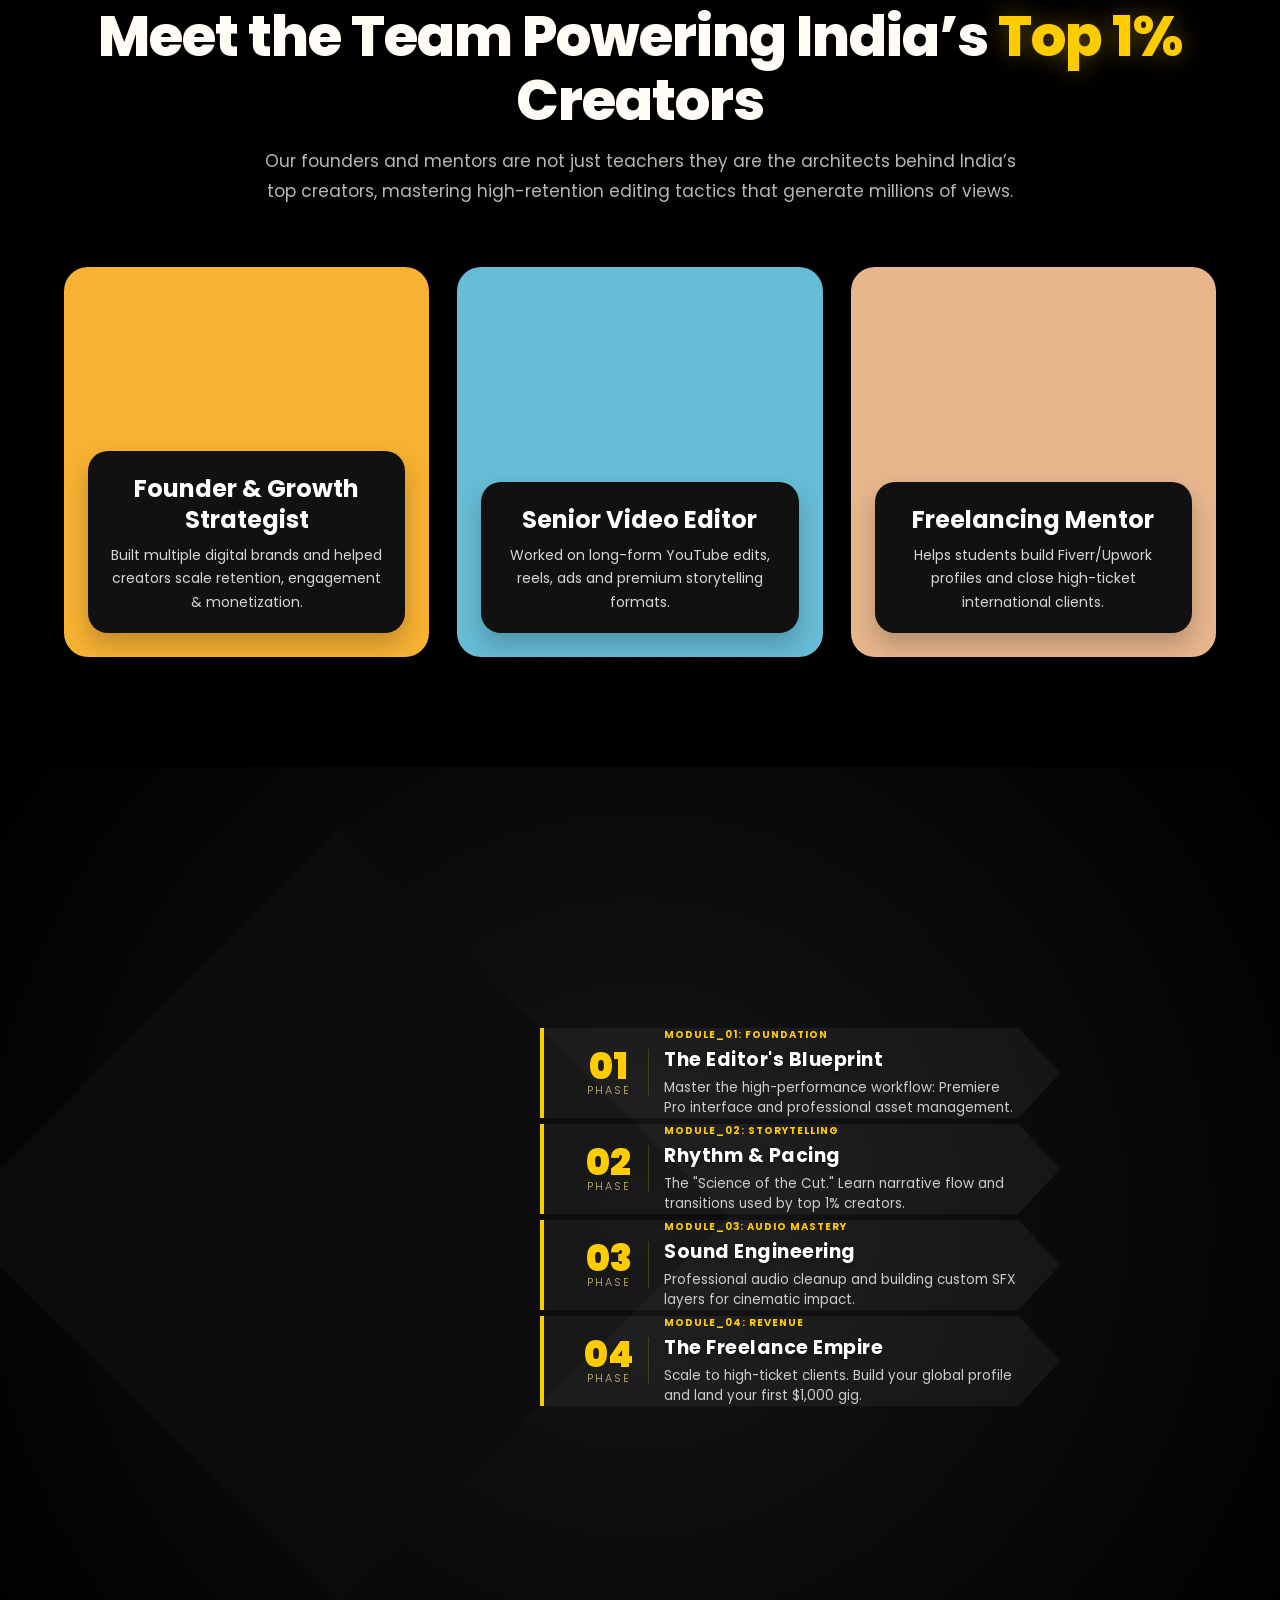
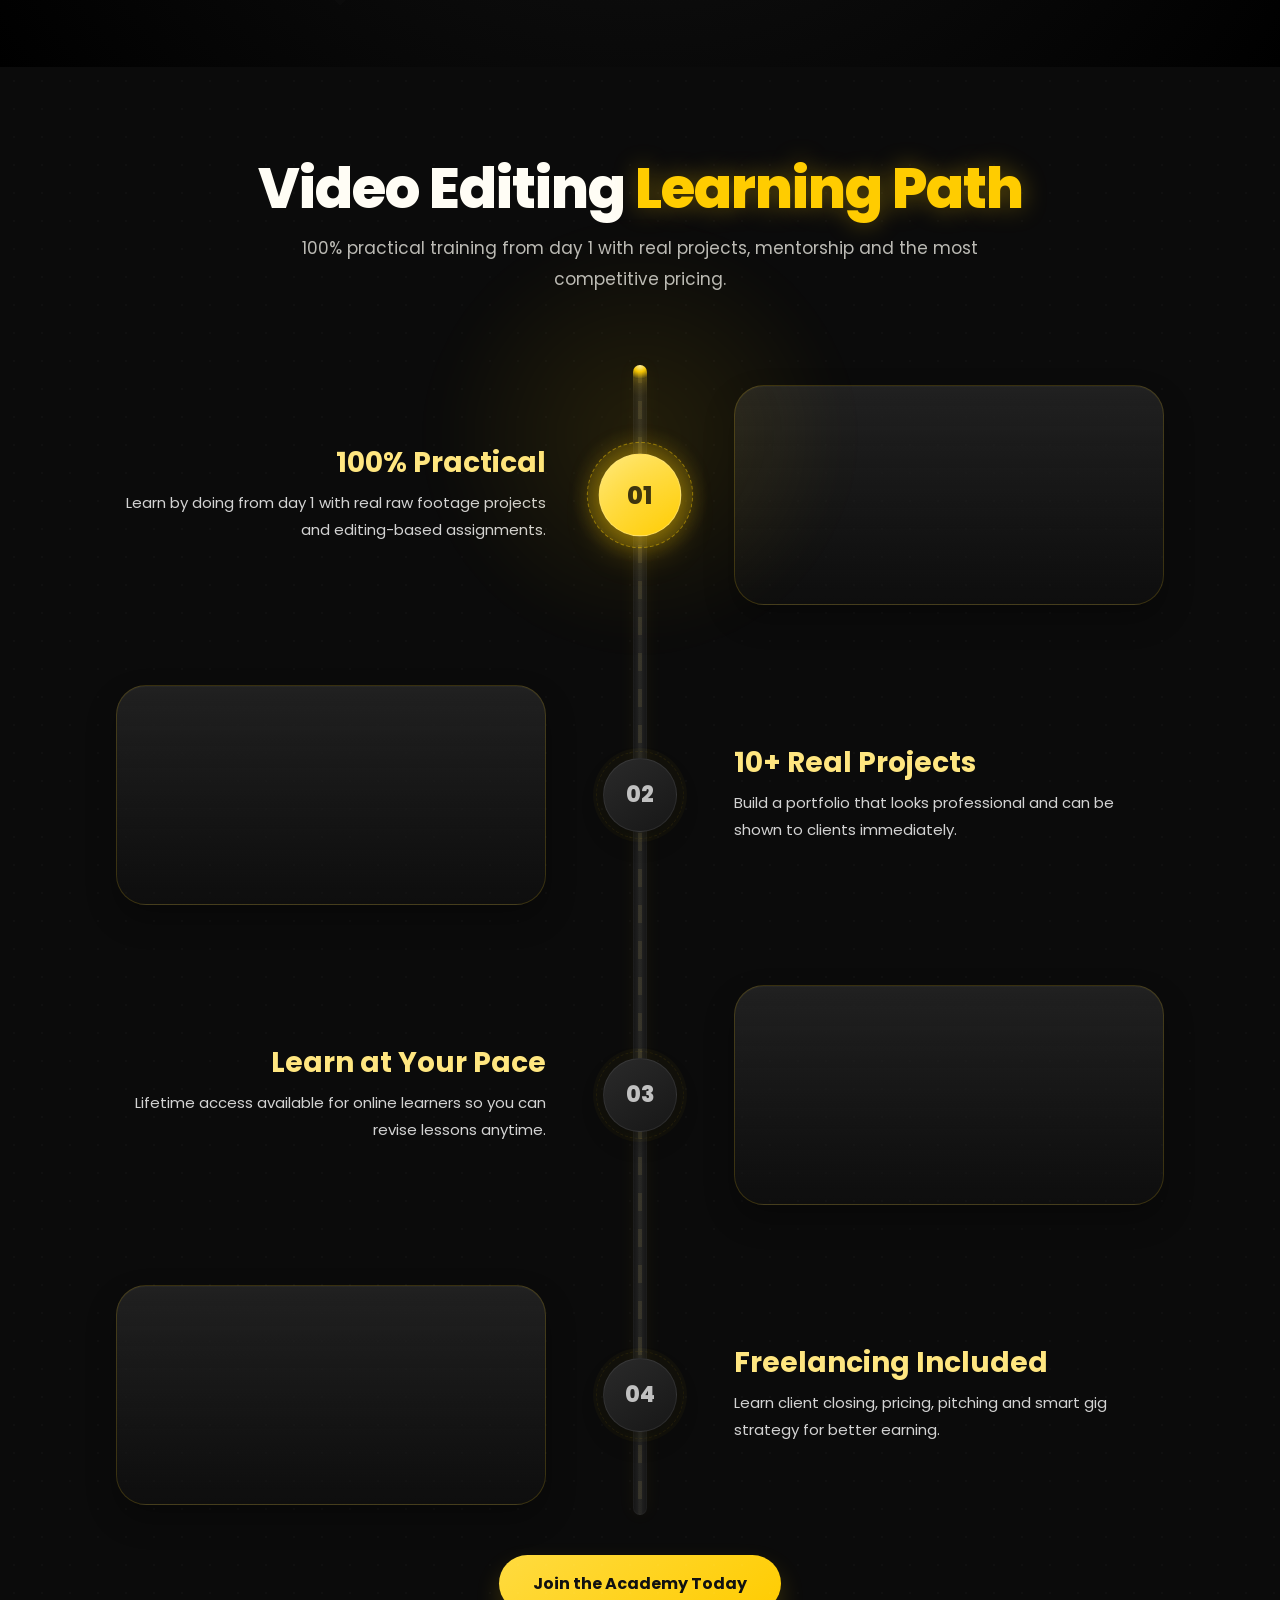
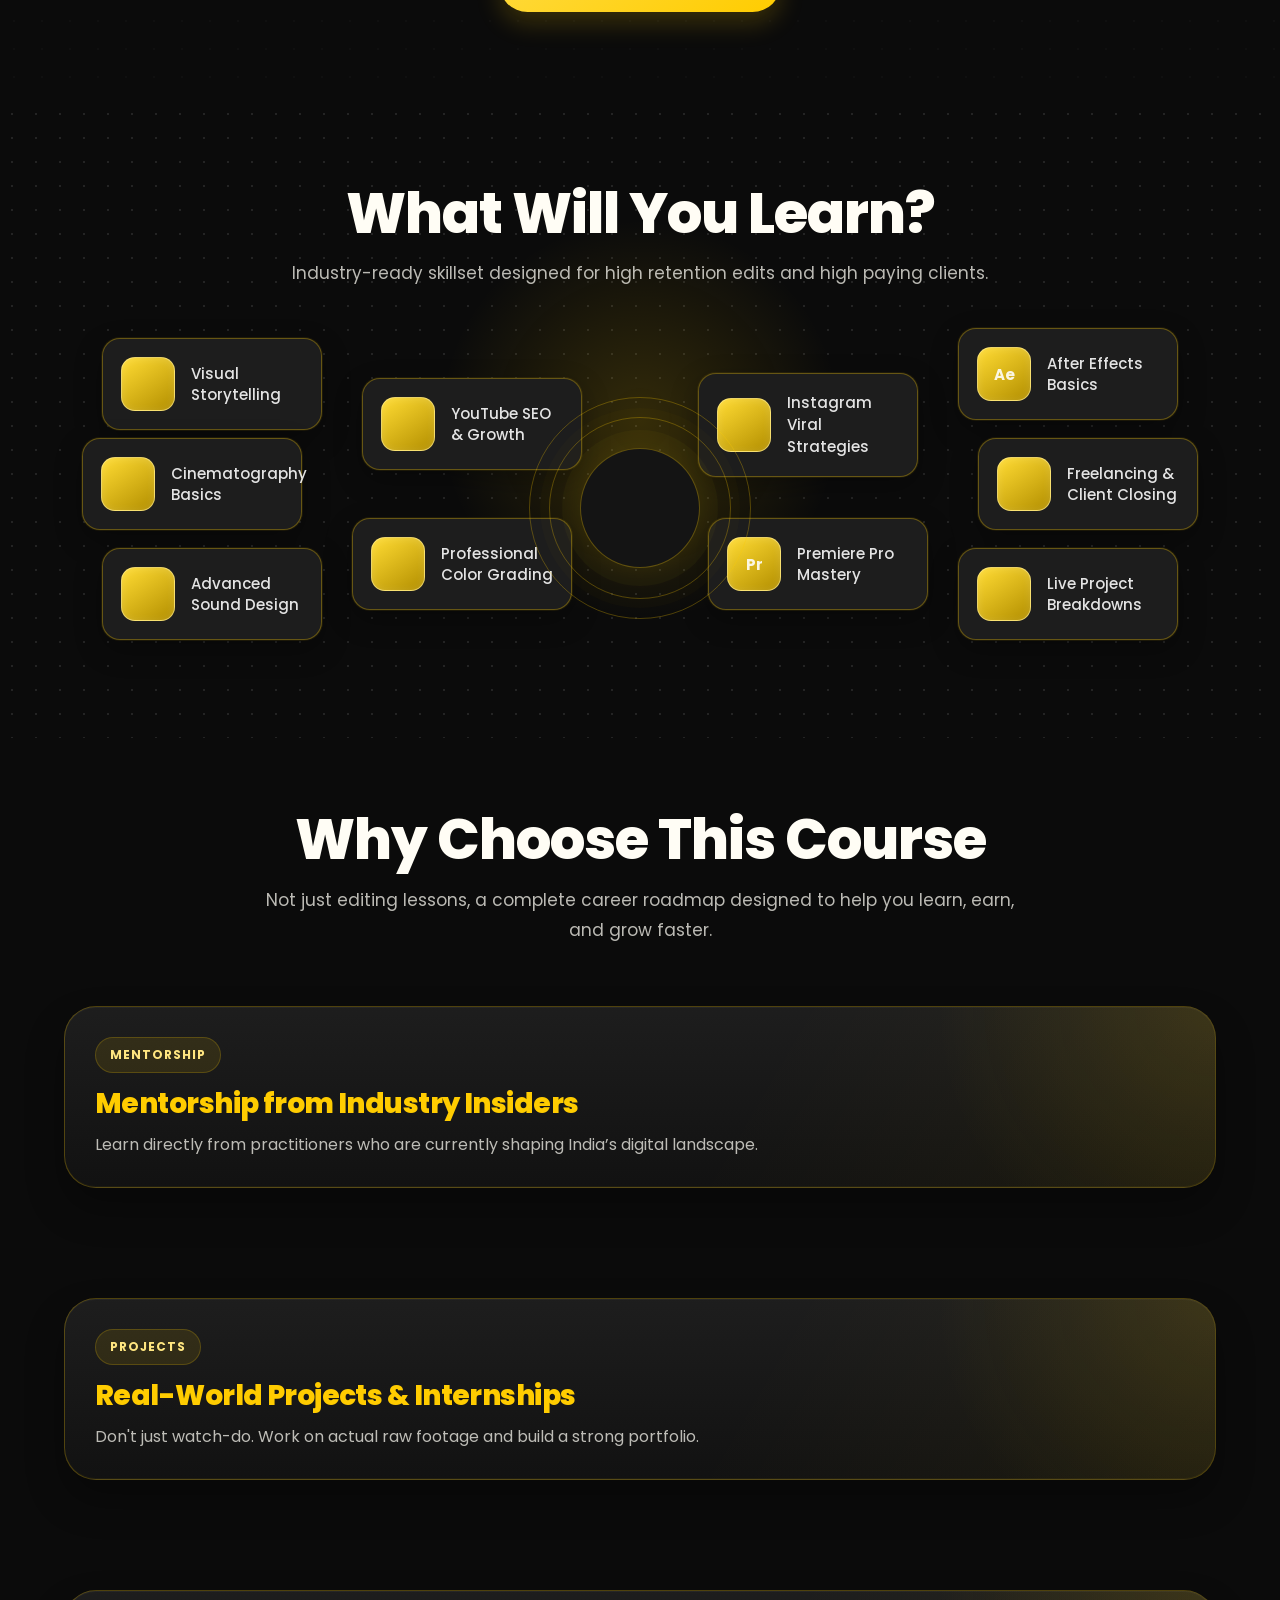
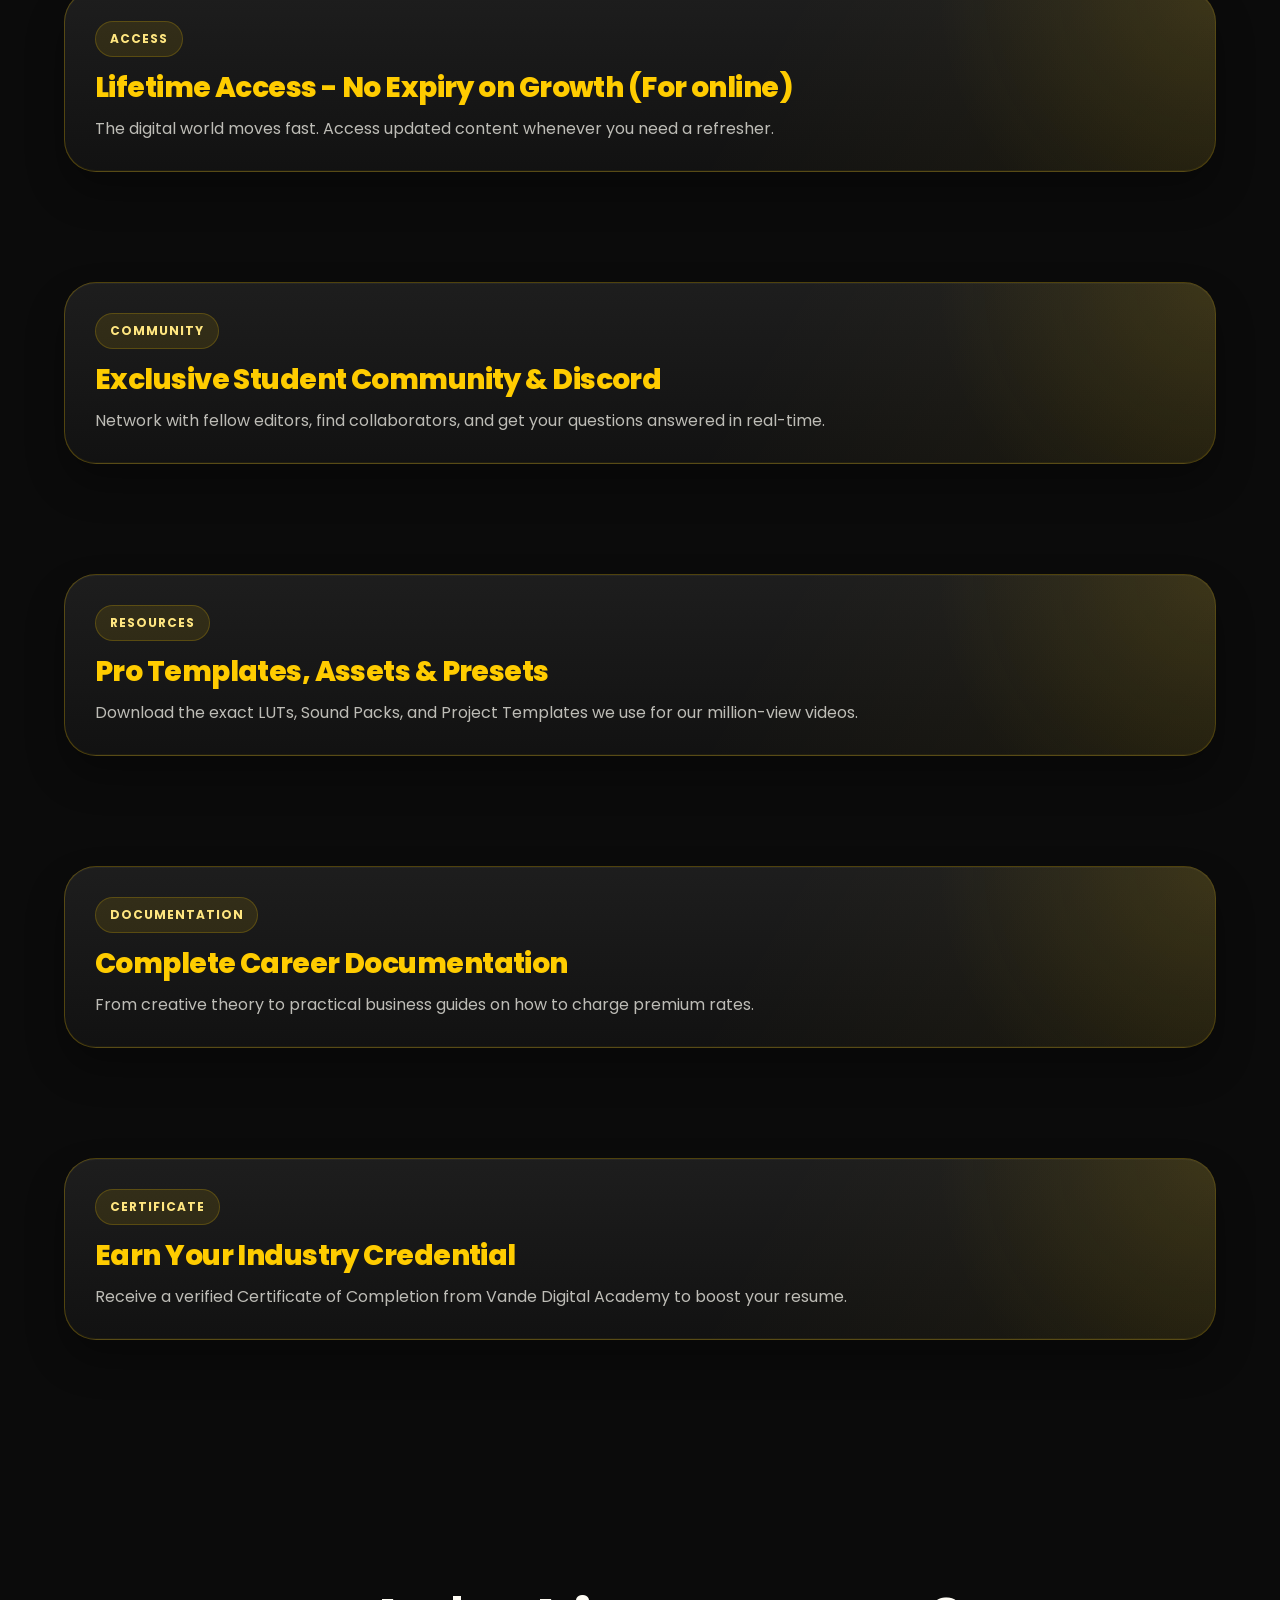
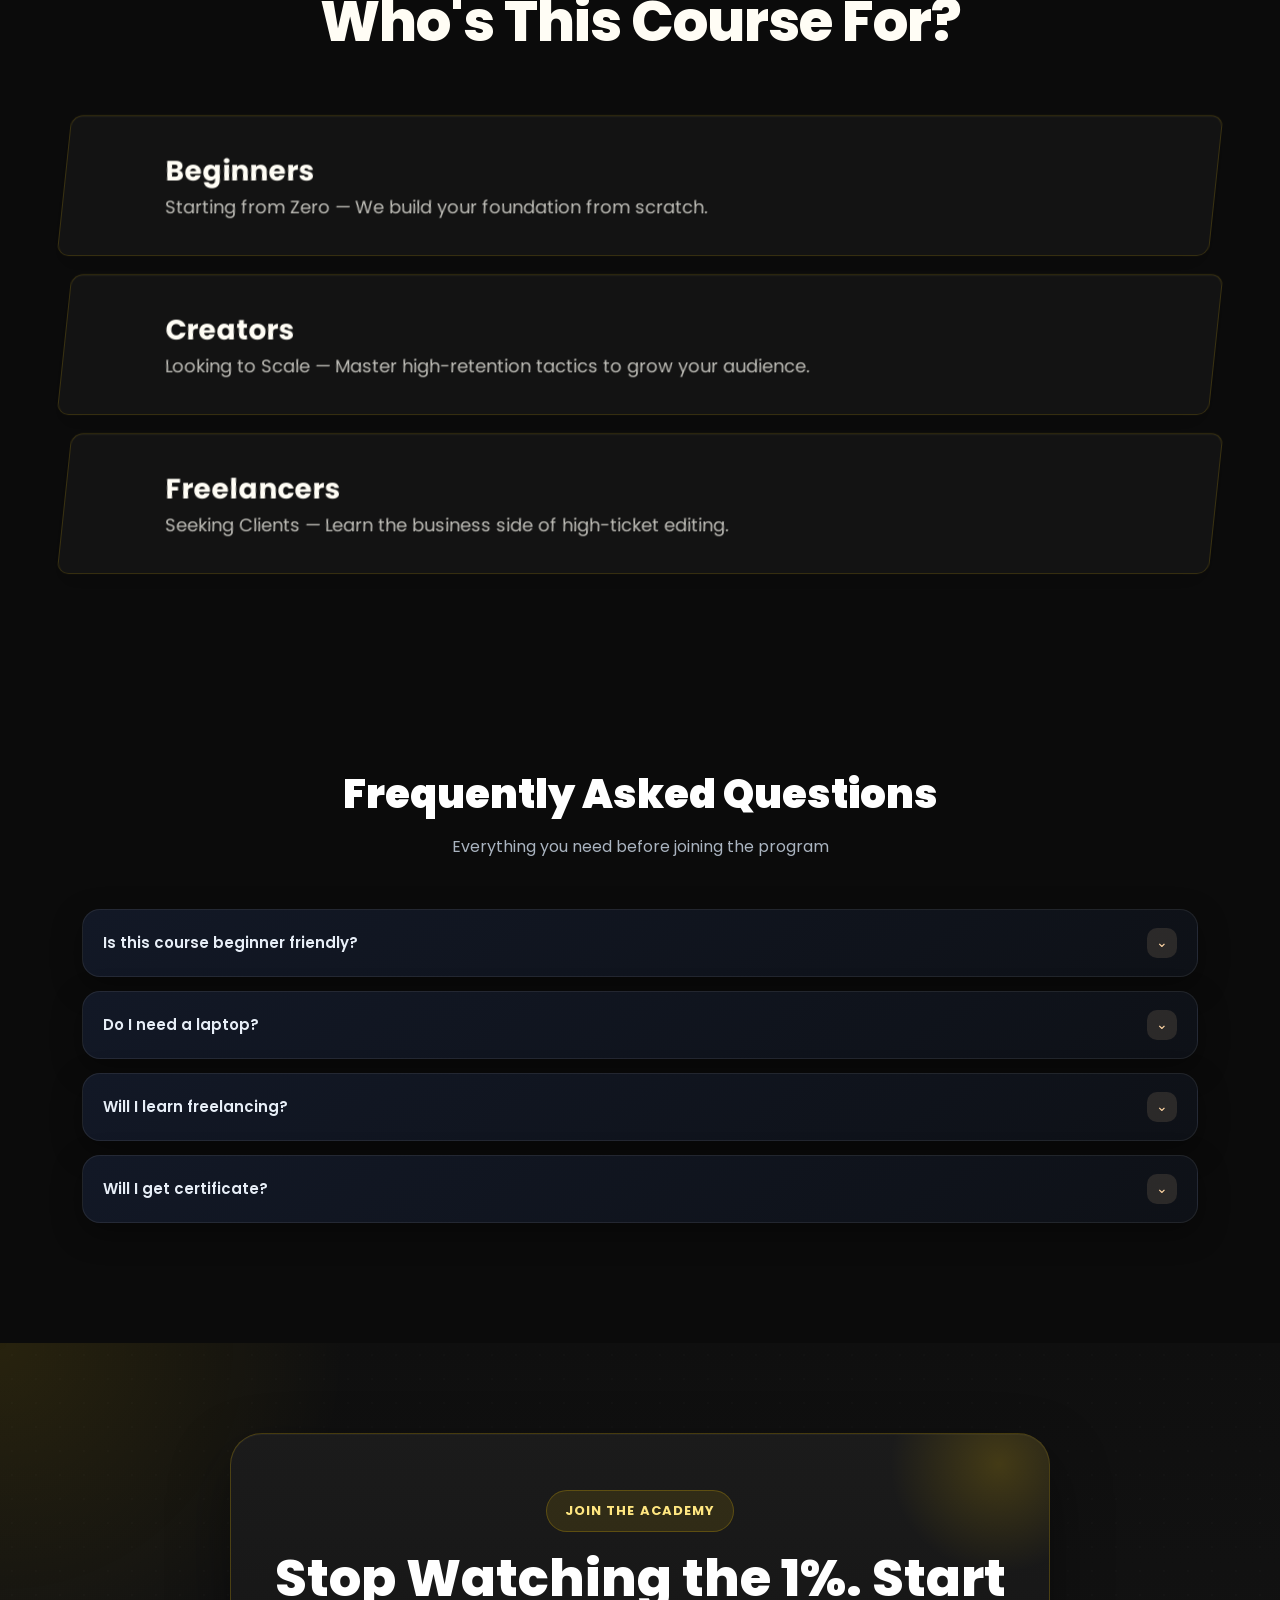
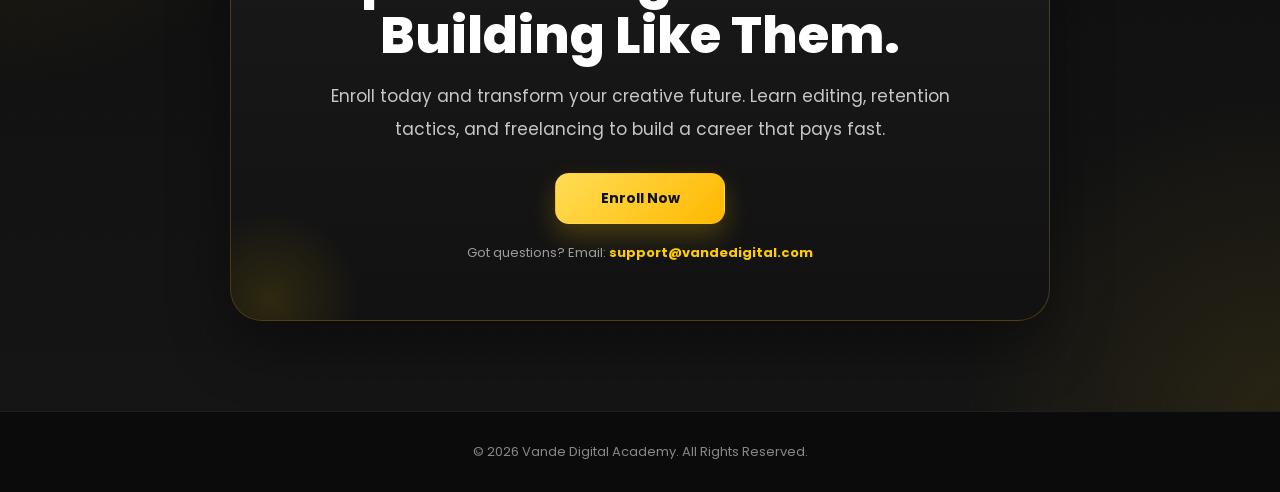
==== commit 391a087e: "remove link" ====
--- a/Demo.html
+++ b/Demo.html
@@ -26,11 +26,11 @@
       <div class="logo"><samp class="logo-white">Vande</samp> Digital</div>
 
       <div class="nav-links">
-        <a href="#about">Course</a>
+        <!-- <a href="#about">Course</a>
         <a href="#team">Team</a>
         <a href="#overview">Milestones</a>
         <a href="#testimonials">Reviews</a>
-        <a href="#faq">FAQs</a>
+        <a href="#faq">FAQs</a> -->
       </div>
 
       <a href="#cta"><button class="btn btn-primary">Join Now</button></a>
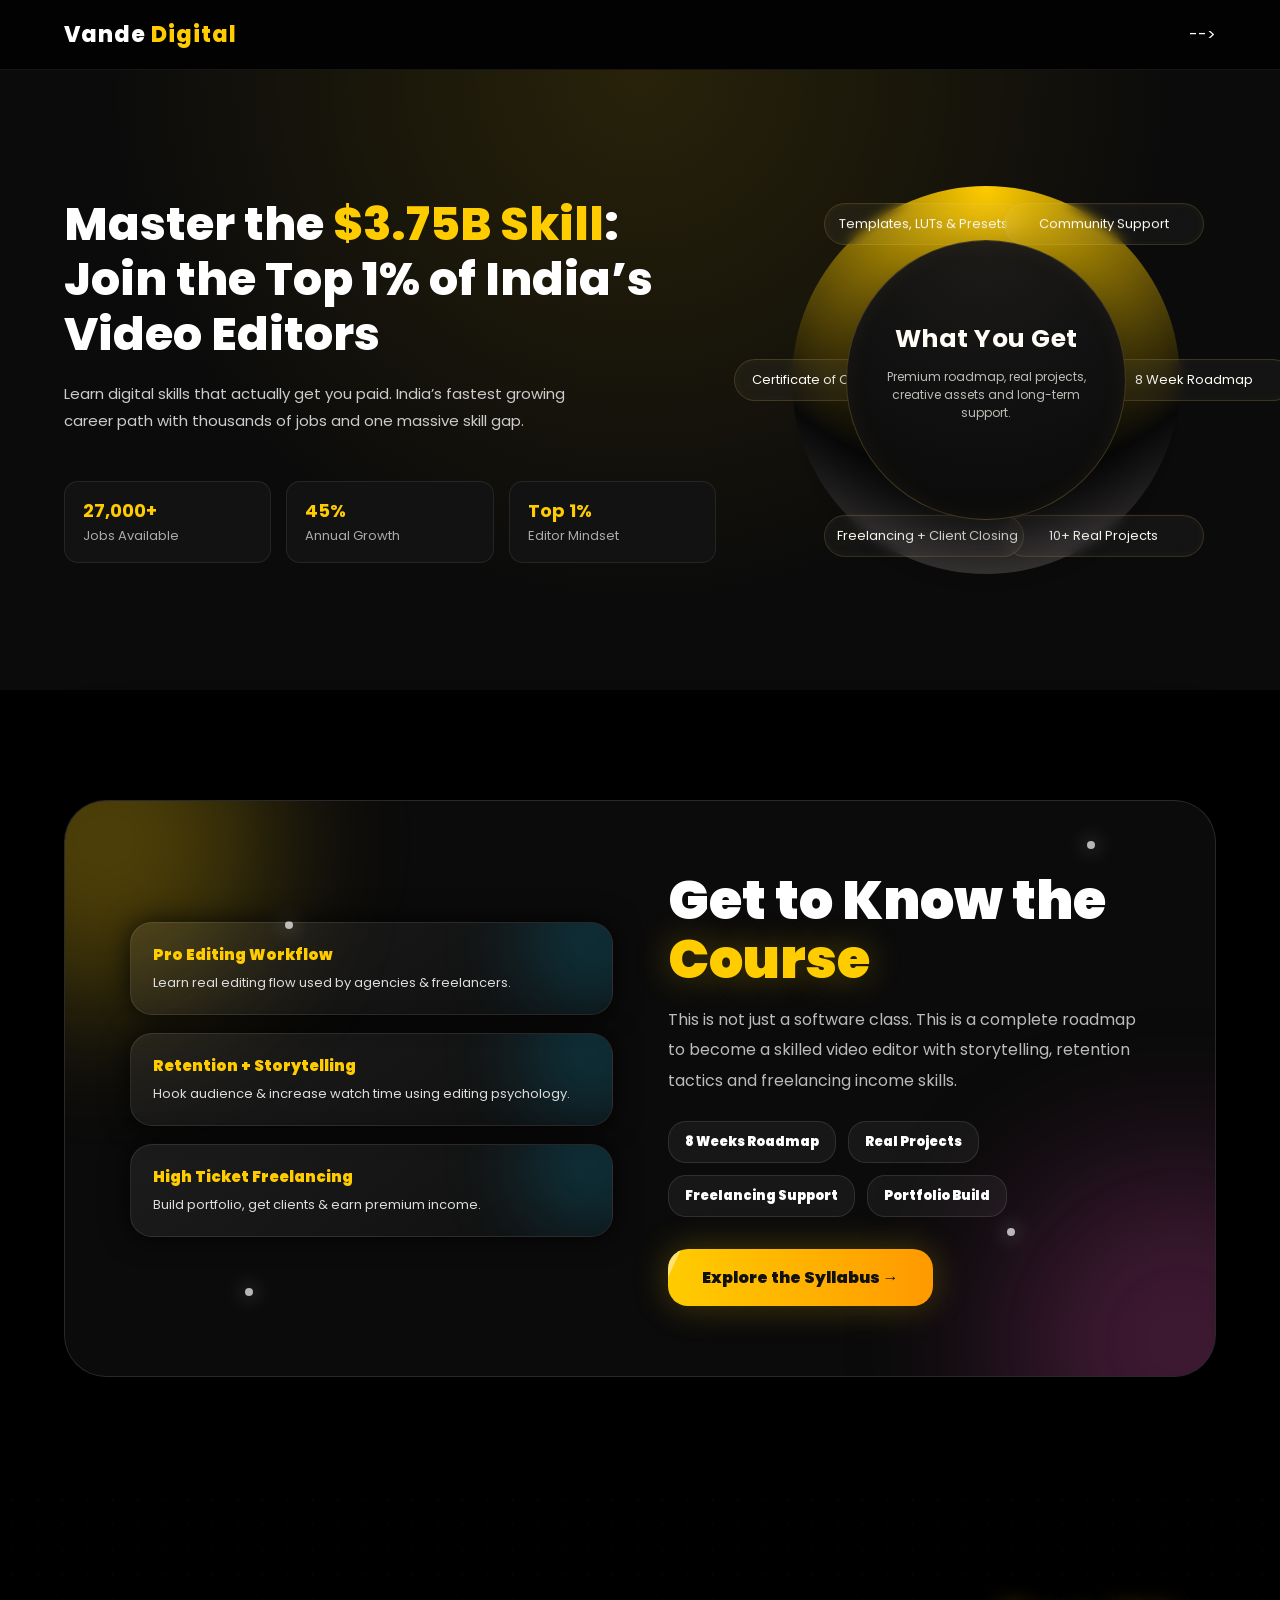
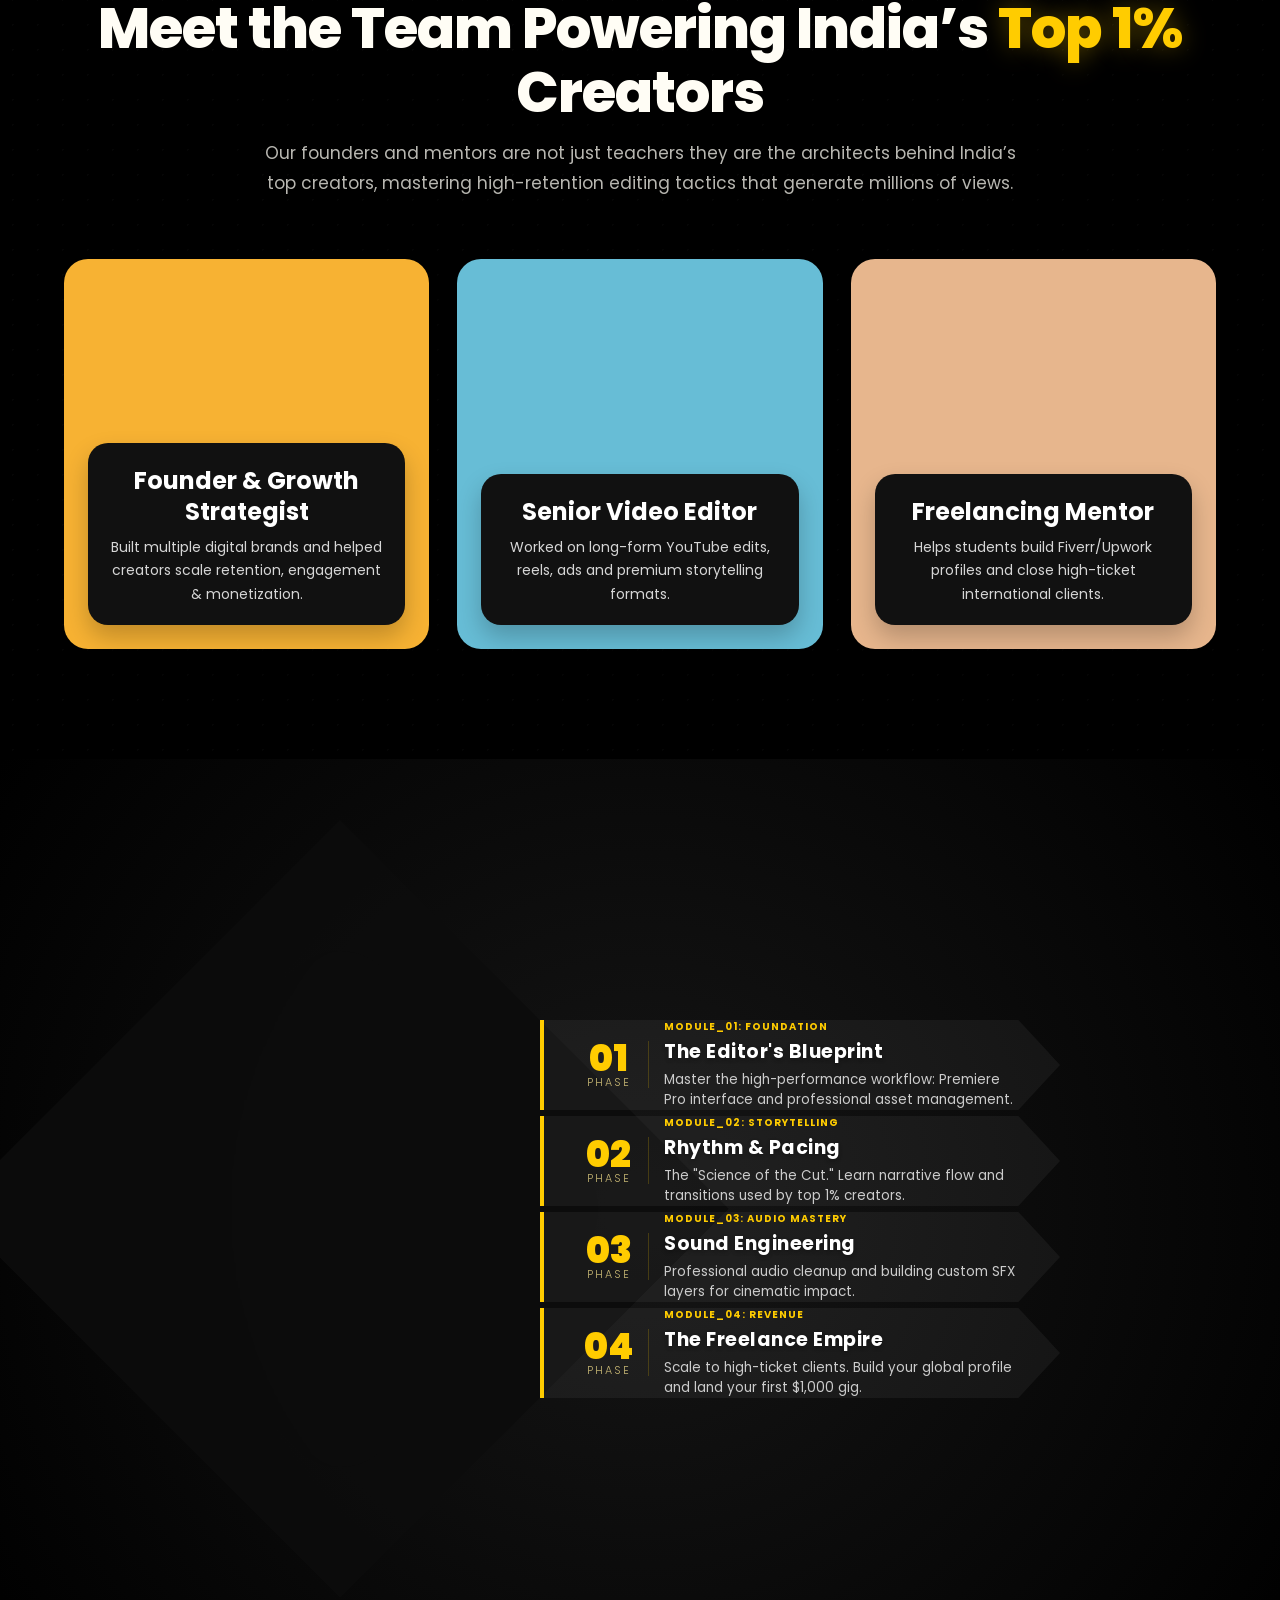
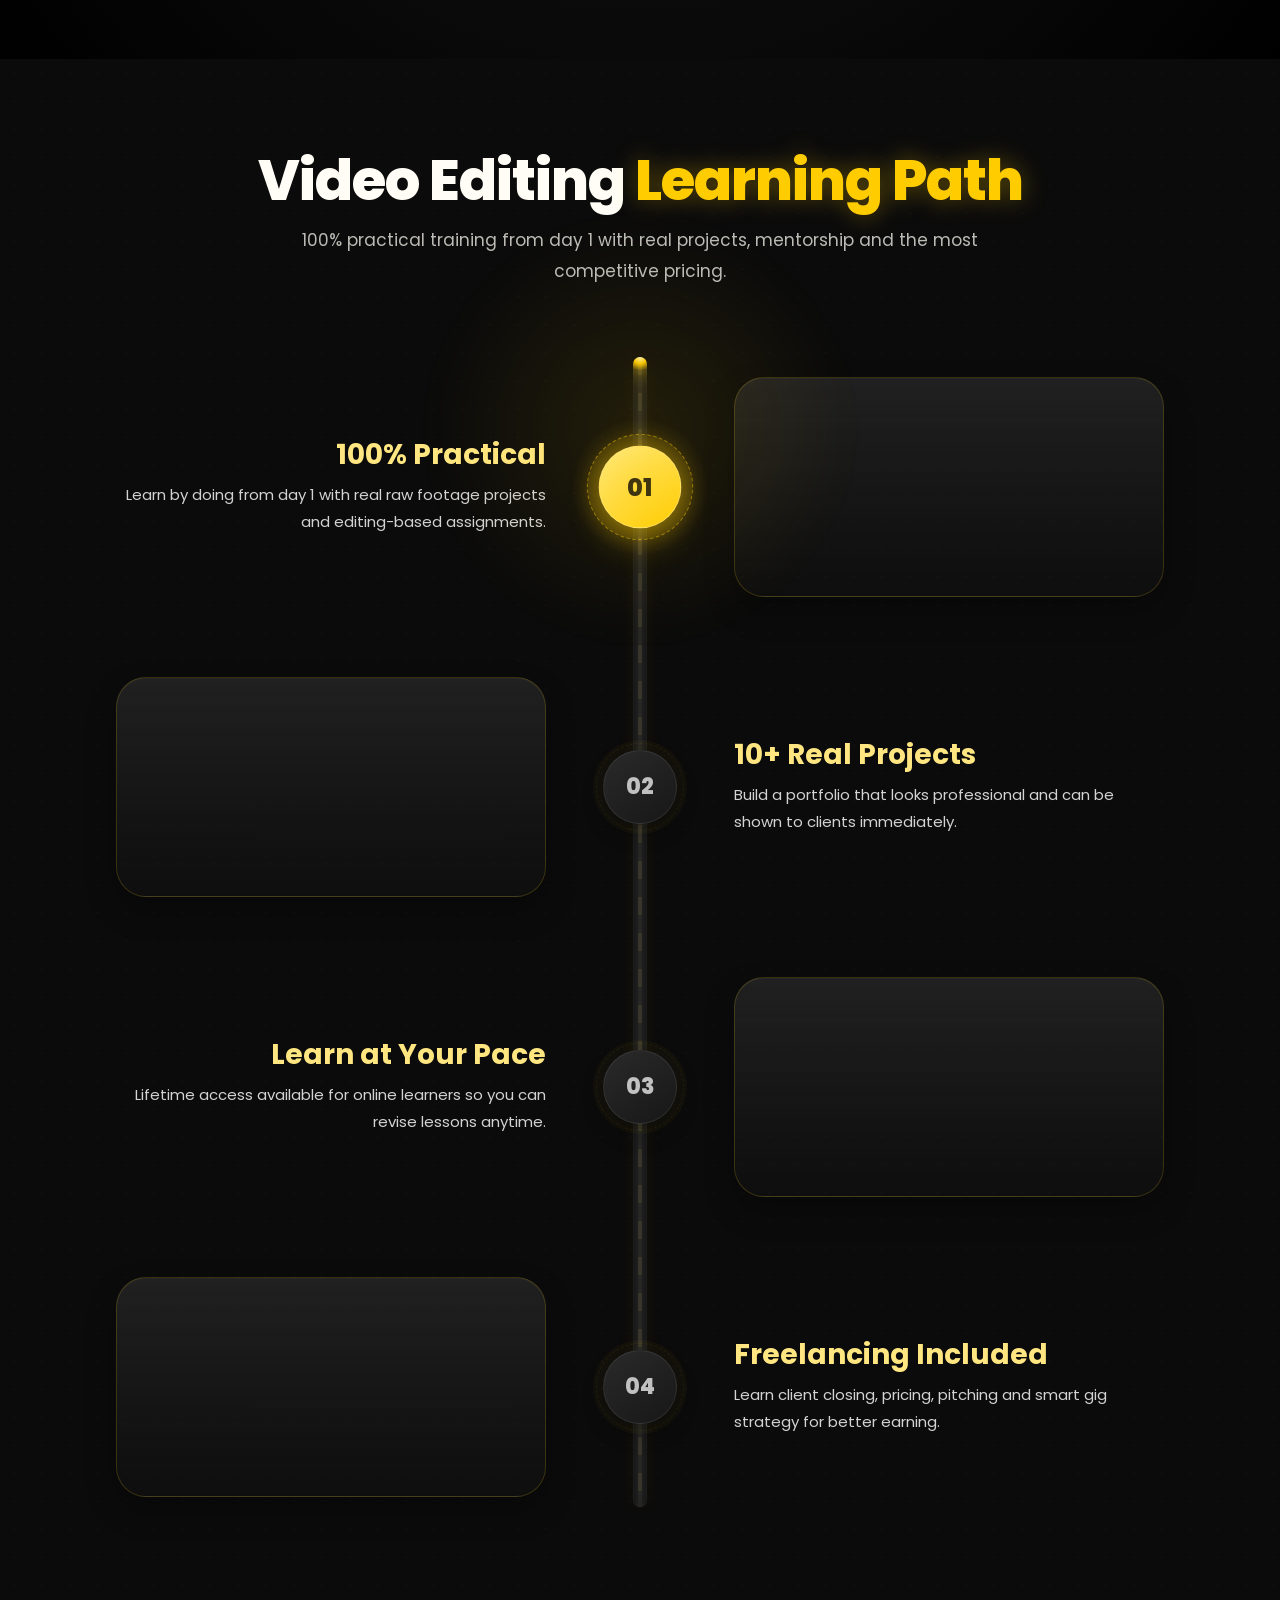
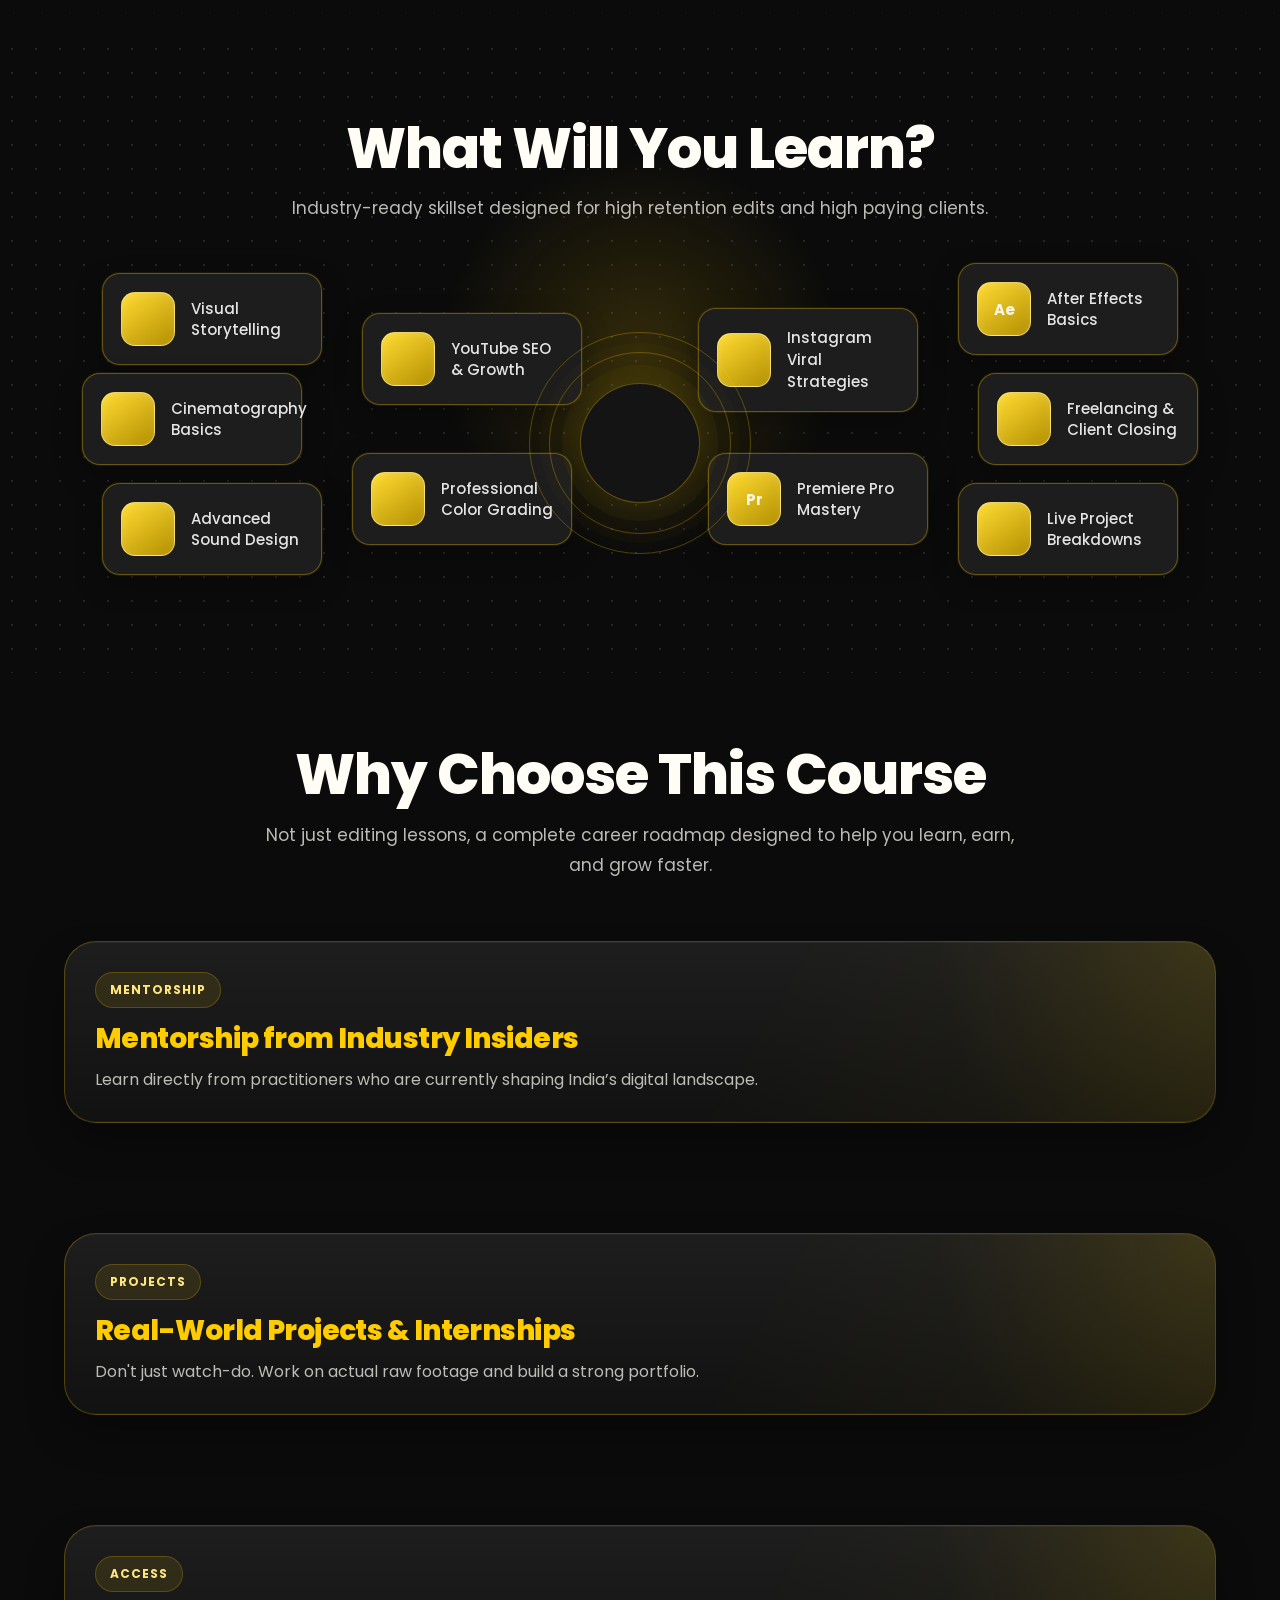
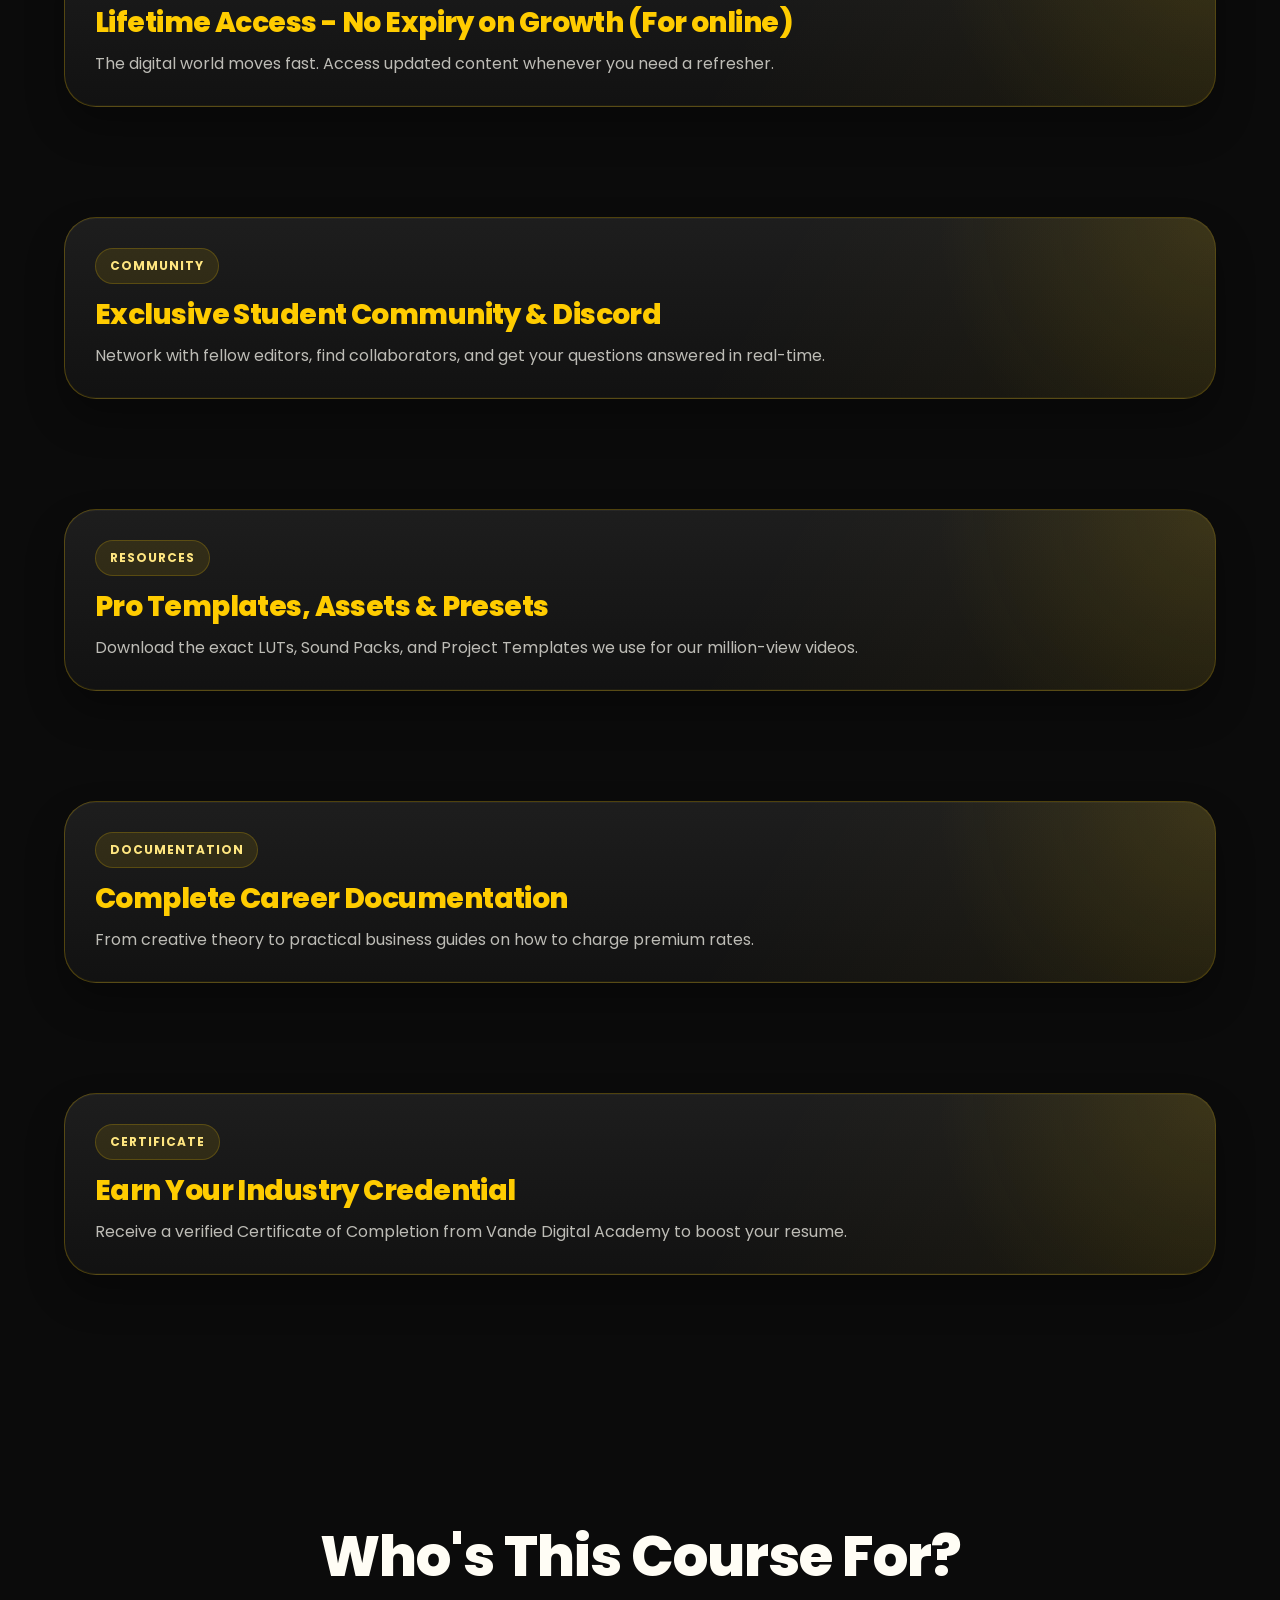
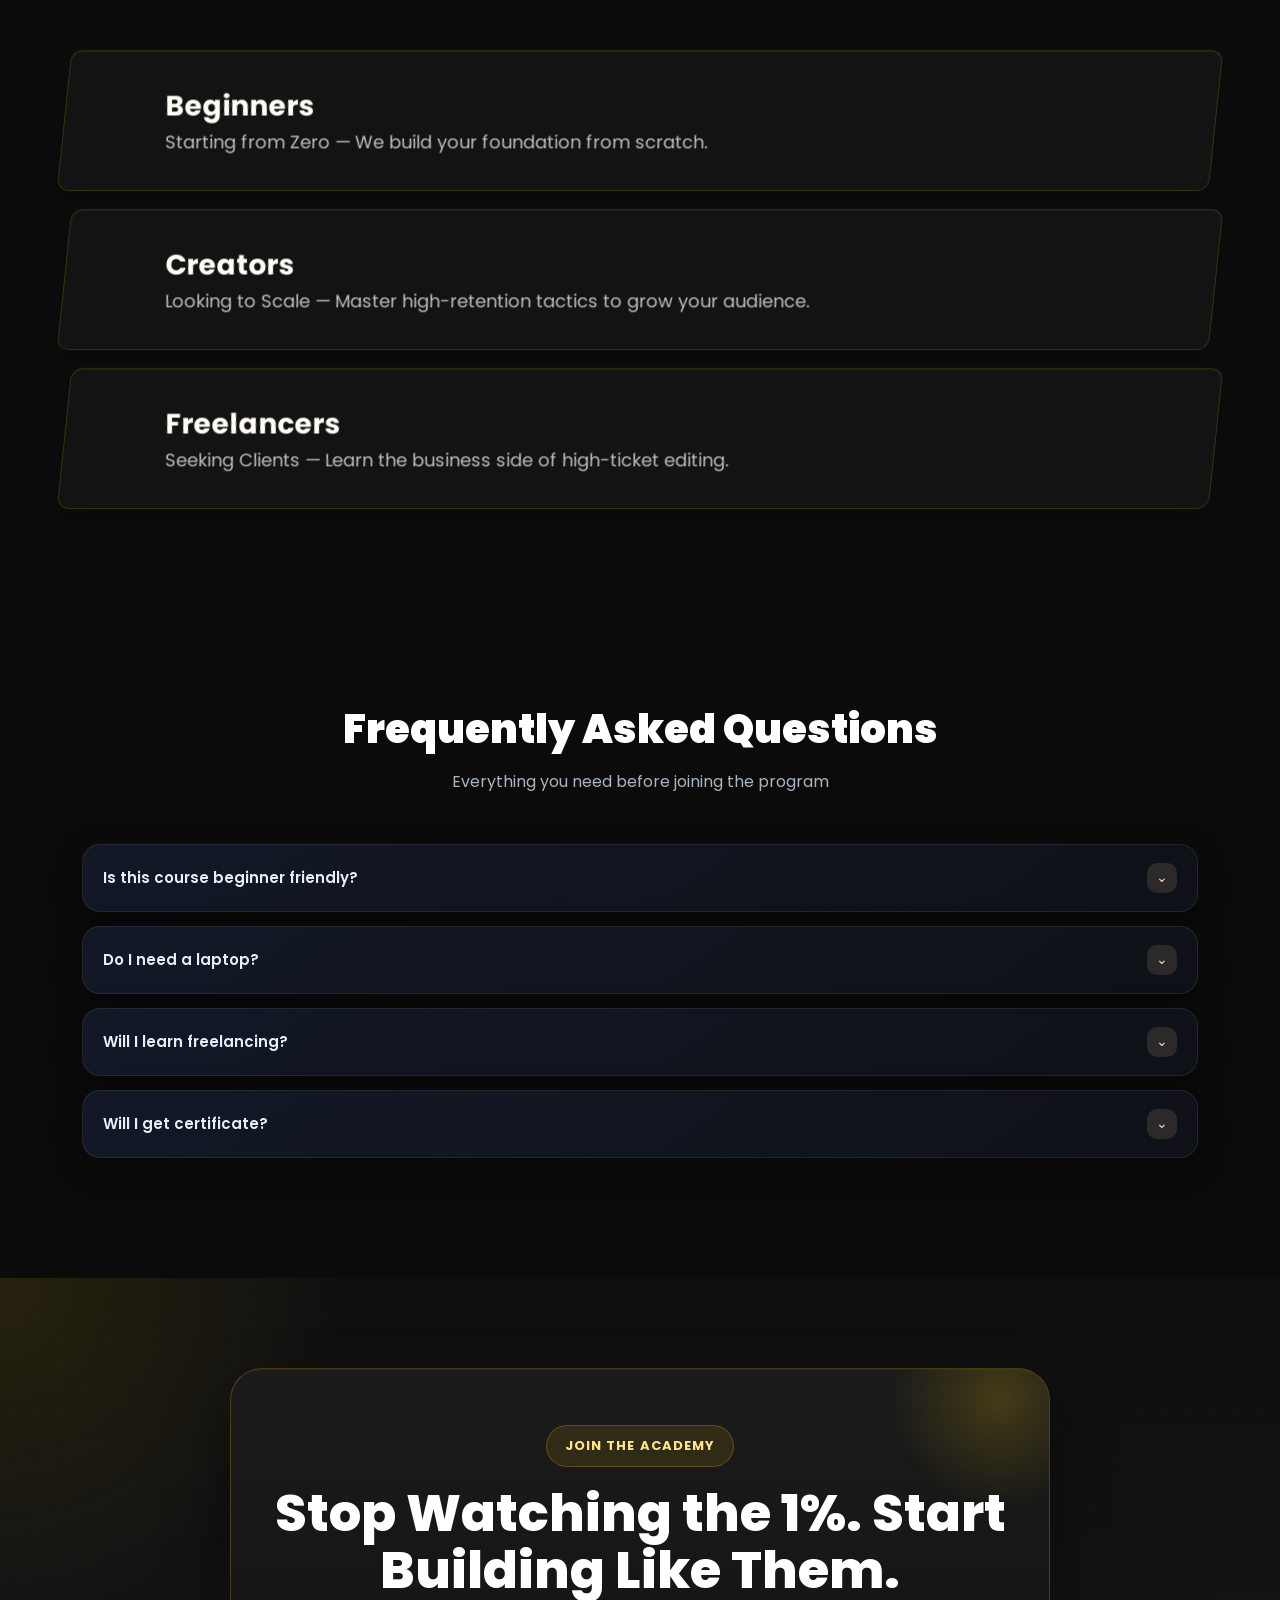
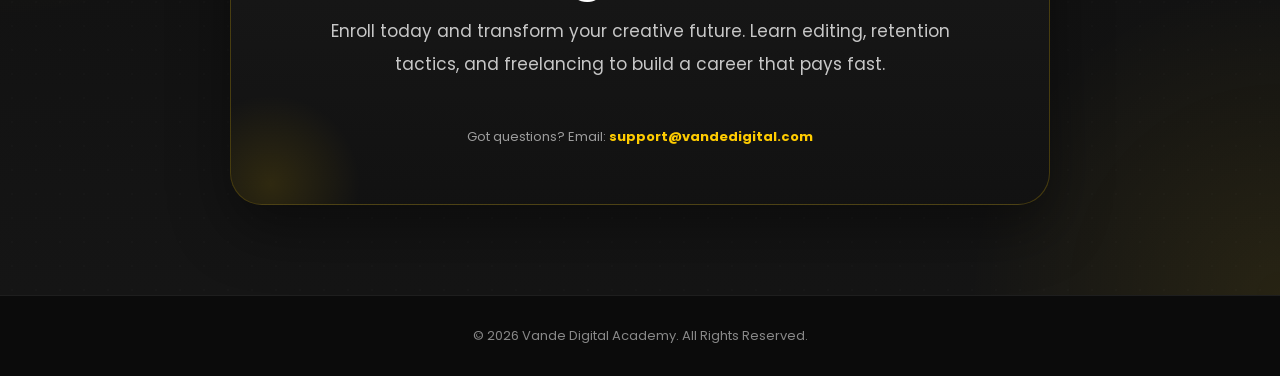
==== commit 74857fc0: "remove link" ====
--- a/Demo.html
+++ b/Demo.html
@@ -26,14 +26,14 @@
       <div class="logo"><samp class="logo-white">Vande</samp> Digital</div>
 
       <div class="nav-links">
-        <!-- <a href="#about">Course</a>
-        <a href="#team">Team</a>
-        <a href="#overview">Milestones</a>
-        <a href="#testimonials">Reviews</a>
-        <a href="#faq">FAQs</a> -->
-      </div>
-
-      <a href="#cta"><button class="btn btn-primary">Join Now</button></a>
+        <!--  <a href="#about">Course</a> -->
+        <!-- <a href="#team">Team</a> -->
+        <!-- <a href="#overview">Milestones</a> -->
+        <!-- <a href="#testimonials">Reviews</a> -->
+        <!-- <a href="#faq">FAQs</a> --> -->
+      </div>
+
+      <!-- <a href="#cta"><button class="btn btn-primary">Join Now</button></a> -->
     </div>
   </header>
 
@@ -49,8 +49,8 @@
         </p>
 
         <div style="display:flex; gap:12px; flex-wrap:wrap;">
-          <a href="#overview"><button class="btn btn-primary">Explore the Syllabus</button></a>
-          <a href="#cta"><button class="btn btn-outline">Join the Academy</button></a>
+          <!-- <a href="#overview"><button class="btn btn-primary">Explore the Syllabus</button></a> -->
+          <!-- <a href="#cta"><button class="btn btn-outline">Join the Academy</button></a> -->
         </div>
 
         <div class="hero-stats">
@@ -82,7 +82,7 @@
         <div class="hero-card">
           <h2>What You Get</h2>
           <p>Premium roadmap, real projects, creative assets and long-term support.</p>
-          <a href="#cta" class="circle-btn">Enroll Now</a>
+          <!-- <a href="#cta" class="circle-btn">Enroll Now</a> -->
         </div>
       </div>
       <!-- CHECKBOX CONTROLS -->
@@ -209,7 +209,7 @@
             <div class="point">Portfolio Build</div>
           </div>
 
-          <a href="#overview">
+          <!-- <a href="#overview"> -->
             <button class="about-btn">Explore the Syllabus →</button>
           </a>
         </div>
@@ -553,7 +553,7 @@
       </div>
 
       <div class="cta-wrap02">
-        <a href="#cta02" class="btn-primary02">Join the Academy Today</a>
+        <!-- <a href="#cta02" class="btn-primary02">Join the Academy Today</a> -->
       </div>
     </div>
   </section>
@@ -930,7 +930,7 @@
       </p>
 
       <div class="cta-actions">
-        <a href="#" class="cta-btn">Enroll Now</a>
+        <!-- <a href="#" class="cta-btn">Enroll Now</a> -->
       </div>
 
       <!-- <div class="social-buttons">
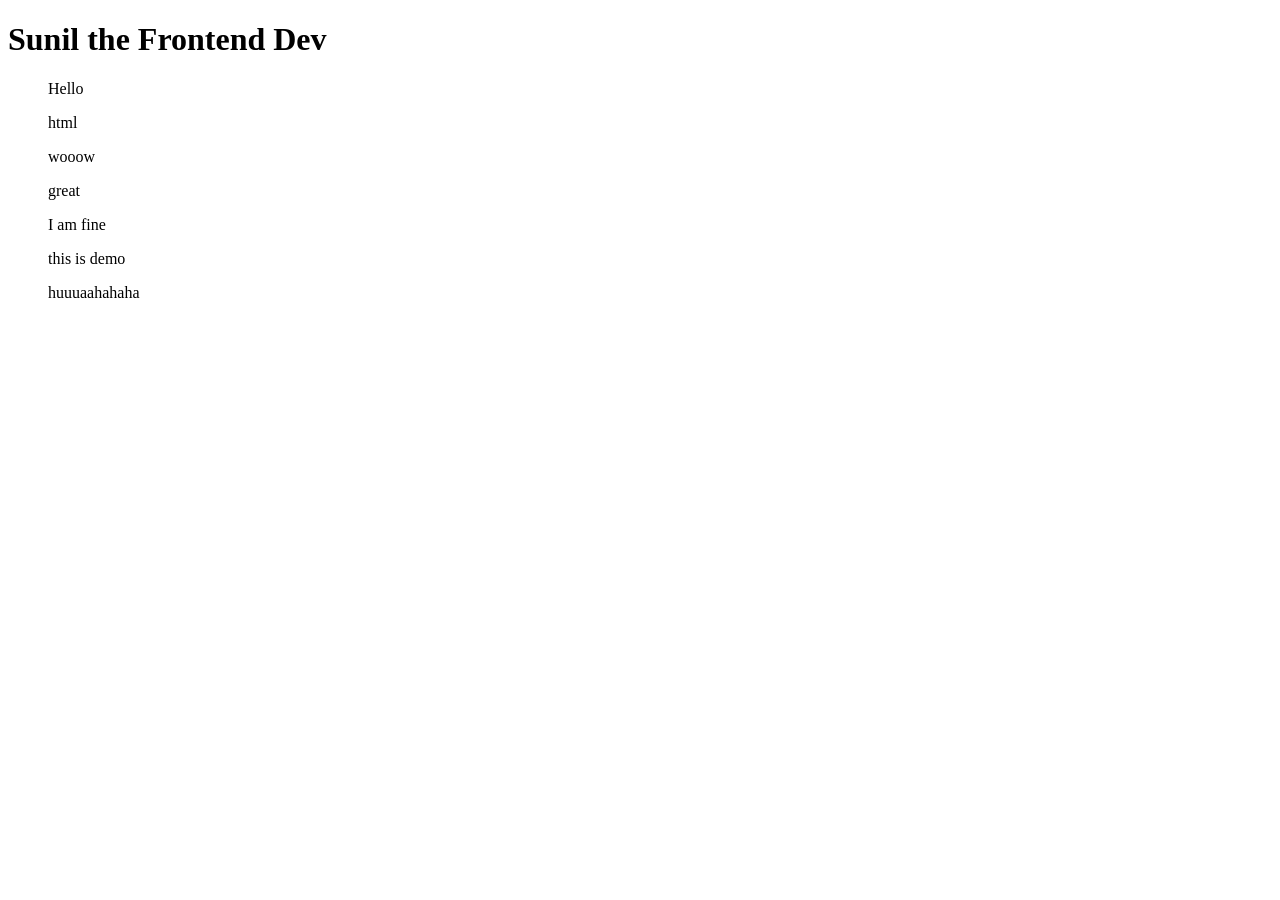
==== commit 97797f82: "remove link" ====
--- a/Demo.html
+++ b/Demo.html
@@ -1,987 +1,18 @@
 <!DOCTYPE html>
 <html lang="en">
 <head>
-  <meta charset="UTF-8" />
-  <meta name="viewport" content="width=device-width, initial-scale=1.0" />
-  <title>Vande Digital Academy - Video Editing Course</title>
-   <link rel="stylesheet" type="text/css" href="style.css">
-  <link href="https://fonts.googleapis.com/css2?family=Poppins:wght@300;400;500;600;700;800&display=swap" rel="stylesheet">
-
-   <!-- <link
-    href="https://fonts.googleapis.com/css2?family=Poppins:wght@400;500;600;700;800&display=swap"
-    rel="stylesheet"
-  /> -->
-  <!-- <link
-    rel="stylesheet"
-    href="https://cdnjs.cloudflare.com/ajax/libs/font-awesome/6.5.2/css/all.min.css"
-  /> -->
-
+  <meta charset="UTF-8">
+  <meta name="viewport" content="width=device-width, initial-scale=1.0">
+  <title>Document</title>
 </head>
-
 <body>
-
-  <!-- Navbar -->
-  <header>
-    <div class="container navbar">
-      <div class="logo"><samp class="logo-white">Vande</samp> Digital</div>
-
-      <div class="nav-links">
-        <!--  <a href="#about">Course</a> -->
-        <!-- <a href="#team">Team</a> -->
-        <!-- <a href="#overview">Milestones</a> -->
-        <!-- <a href="#testimonials">Reviews</a> -->
-        <!-- <a href="#faq">FAQs</a> --> -->
-      </div>
-
-      <!-- <a href="#cta"><button class="btn btn-primary">Join Now</button></a> -->
-    </div>
-  </header>
-
-  <!-- Hero -->
-  <section class="hero">
-    <div class="container hero-grid">
-
-      <div>
-        <h1>Master the <span>$3.75B Skill</span>: Join the Top 1% of India’s Video Editors</h1>
-        <p>
-          Learn digital skills that actually get you paid. India’s fastest growing career path with
-          thousands of jobs and one massive skill gap.
-        </p>
-
-        <div style="display:flex; gap:12px; flex-wrap:wrap;">
-          <!-- <a href="#overview"><button class="btn btn-primary">Explore the Syllabus</button></a> -->
-          <!-- <a href="#cta"><button class="btn btn-outline">Join the Academy</button></a> -->
-        </div>
-
-        <div class="hero-stats">
-          <div class="stat-box">
-            <h3>27,000+</h3>
-            <p>Jobs Available</p>
-          </div>
-          <div class="stat-box">
-            <h3>45%</h3>
-            <p>Annual Growth</p>
-          </div>
-          <div class="stat-box">
-            <h3>Top 1%</h3>
-            <p>Editor Mindset</p>
-          </div>
-        </div>
-      </div>
-
-      <div class="hero-wrapper">
-        <div class="orbit-ring">
-          <div class="orbit-item" style="--angle: 0deg;">8 Week Roadmap</div>
-          <div class="orbit-item" style="--angle: 60deg;">10+ Real Projects</div>
-          <div class="orbit-item" style="--angle: 120deg;">Freelancing + Client Closing</div>
-          <div class="orbit-item" style="--angle: 180deg;">Certificate of Completion</div>
-          <div class="orbit-item" style="--angle: 240deg;">Templates, LUTs & Presets</div>
-          <div class="orbit-item" style="--angle: 300deg;">Community Support</div>
-        </div>
-
-        <div class="hero-card">
-          <h2>What You Get</h2>
-          <p>Premium roadmap, real projects, creative assets and long-term support.</p>
-          <!-- <a href="#cta" class="circle-btn">Enroll Now</a> -->
-        </div>
-      </div>
-      <!-- CHECKBOX CONTROLS -->
-        <!-- <input type="checkbox" id="roadmap">
-        <input type="checkbox" id="projects">
-        <input type="checkbox" id="freelancing">
-        <input type="checkbox" id="certificate">
-        <input type="checkbox" id="assets">
-        <input type="checkbox" id="support">
-
-        <div class="chat-box">
-
-          <div class="chat-head">
-            <h2>🎬 Video Editing Mentor</h2>
-            <div class="status">● Online</div>
-          </div>
-
-          <div class="chat-area">
-
-            <div class="msg bot">
-              Hey 👋 Welcome! Want to see what you’ll get inside?
-            </div>
-
-            <div class="reply roadmap">
-              <div class="msg user">Show me the roadmap 🗺</div>
-              <div class="msg bot">✔ 8 Week Roadmap with daily tasks & practice plan.</div>
-            </div>
-
-            <div class="reply projects">
-              <div class="msg user">Projects? 🎬</div>
-              <div class="msg bot">✔ 10+ Real Projects to build a strong portfolio.</div>
-            </div>
-
-            <div class="reply freelancing">
-              <div class="msg user">Freelancing 💰</div>
-              <div class="msg bot">✔ Freelancing + Client Closing system step-by-step.</div>
-            </div>
-
-            <div class="reply certificate">
-              <div class="msg user">Certificate 📜</div>
-              <div class="msg bot">✔ Certificate of Completion for credibility.</div>
-            </div>
-
-            <div class="reply assets">
-              <div class="msg user">Assets 🎨</div>
-              <div class="msg bot">✔ Templates, LUTs, Presets & Premium resources.</div>
-            </div>
-
-            <div class="reply support">
-              <div class="msg user">Support 🤝</div>
-              <div class="msg bot">✔ Community Support + Feedback system.</div>
-            </div>
-
-          </div>
-
-          <div class="options">
-            <label class="opt" for="roadmap">🗺 Roadmap</label>
-            <label class="opt" for="projects">🎬 Projects</label>
-            <label class="opt" for="freelancing">💰 Freelancing</label>
-            <label class="opt" for="certificate">📜 Certificate</label>
-            <label class="opt" for="assets">🎨 Assets</label>
-            <label class="opt" for="support">🤝 Community</label>
-          </div>
-
-          <button class="cta1">🚀 Enroll Now</button>
-
-        </div> -->
-
-    </div>
-  </section>
-  
-   <!-- About -->
-
-  <section class="about" id="about">
-    <div class="container">
-
-      <div class="about-card">
-
-        <!-- Sparkles -->
-        <div class="sparkle sp1"></div>
-        <div class="sparkle sp2"></div>
-        <div class="sparkle sp3"></div>
-        <div class="sparkle sp4"></div>
-
-        <!-- LEFT SIDE -->
-        <div class="about-left">
-
-          <div class="mini-box">
-            <div class="mini-title">Pro Editing Workflow</div>
-            <div class="mini-text">
-              Learn real editing flow used by agencies & freelancers.
-            </div>
-          </div>
-
-          <div class="mini-box">
-            <div class="mini-title">Retention + Storytelling</div>
-            <div class="mini-text">
-              Hook audience & increase watch time using editing psychology.
-            </div>
-          </div>
-
-          <div class="mini-box">
-            <div class="mini-title">High Ticket Freelancing</div>
-            <div class="mini-text">
-              Build portfolio, get clients & earn premium income.
-            </div>
-          </div>
-
-        </div>
-
-        <!-- RIGHT SIDE -->
-        <div class="about-right">
-          <h2>Get to Know the <span>Course</span></h2>
-
-          <p>
-            This is not just a software class. This is a complete roadmap to become a skilled
-            video editor with storytelling, retention tactics and freelancing income skills.
-          </p>
-
-          <div class="about-points">
-            <div class="point">8 Weeks Roadmap</div>
-            <div class="point">Real Projects</div>
-            <div class="point">Freelancing Support</div>
-            <div class="point">Portfolio Build</div>
-          </div>
-
-          <!-- <a href="#overview"> -->
-            <button class="about-btn">Explore the Syllabus →</button>
-          </a>
-        </div>
-
-      </div>
-
-    </div>
-  </section>
-
-  <!-- ................................................... -->
-
-  <!-- <section id="why-choose">
-    <div class="container">
-      <h2 class="section-title">Learn by Watching, Then Start Doing</h2>
-      <p class="section-subtitle">
-        See how real editing and practical learning happens inside Vande Digital Academy.
-      </p>
-       <div class="hero-video-container">
-        <div class="play-overlay">
-            <div class="play-button-icon">
-                <i class="fas fa-play"></i>
-            </div>
-        </div>
-        <video
-            src="./videos/vidssave.com Stop Watching Tutorials, Start Editing! 🚀 Video Editing Training in Jodhpur 1080P.mp4"
-            playsinline controls></video>
-    </div>
-
-    <script>
-        document.addEventListener('DOMContentLoaded', () => {
-            const videoContainer = document.querySelector('.hero-video-container');
-            const playOverlay = videoContainer.querySelector('.play-overlay');
-            const videoElement = videoContainer.querySelector('video');
-
-            // Scroll-Scaling Logic
-            window.addEventListener('scroll', () => {
-                const rect = videoContainer.getBoundingClientRect();
-                const viewHeight = window.innerHeight;
-
-                let progress = (viewHeight - rect.top) / (viewHeight * 0.7);
-                progress = Math.min(Math.max(progress, 0), 1);
-
-                const scaleValue = 0.5 + (progress * 0.5);
-                videoContainer.style.transform = `scale(${scaleValue})`;
-            });
-
-            // Play Logic
-            playOverlay.addEventListener('click', () => {
-                playOverlay.classList.add('hidden');
-                videoElement.play();
-            });
-        });
-    </script>
-      
-      
-    </div>
-  </section>  -->
-
-  <!-- Team -->
-   <section id="team">
-    <div class="container">
-
-      <h2 class="section-title">
-        Meet the Team Powering India’s <span>Top 1%</span> Creators
-      </h2>
-
-      <p class="section-subtitle">
-        Our founders and mentors are not just teachers they are the architects behind India’s top creators,
-        mastering high-retention editing tactics that generate millions of views.
-      </p>
-
-      <div class="team-board">
-        <div class="flip-card">
-          <div class="flip-inner">
-            <div class="card-front orange">
-              <div class="mentor-image-wrap">
-                <!-- <img
-                  class="mentor-image"
-                  src="https://pngimg.com/d/man_PNG6533.png"
-                  alt="Founder & Growth Strategist"
-                /> -->
-              </div>
-
-              <div class="front-content">
-                <h3>Founder & Growth Strategist</h3>
-                <p>
-                  Built multiple digital brands and helped creators scale retention, engagement & monetization.
-                </p>
-              </div>
-            </div>
-          </div>
-        </div>
-
-        <div class="flip-card">
-          <div class="flip-inner">
-            <div class="card-front blue">
-              <div class="mentor-image-wrap">
-                <!-- <img
-                  class="mentor-image"
-                  src="https://pngimg.com/d/man_PNG6533.png"
-                  alt="Senior Video Editor"
-                /> -->
-              </div>
-
-              <div class="front-content">
-                <h3>Senior Video Editor</h3>
-                <p>
-                  Worked on long-form YouTube edits, reels, ads and premium storytelling formats.
-                </p>
-              </div>
-            </div>
-          </div>
-        </div>
-
-        <div class="flip-card">
-          <div class="flip-inner">
-            <div class="card-front peach">
-              <div class="mentor-image-wrap">
-                <!-- <img
-                  class="mentor-image"
-                  src="https://pngimg.com/d/man_PNG6533.png"
-                  alt="Freelancing Mentor"
-                /> -->
-              </div>
-
-              <div class="front-content">
-                <h3>Freelancing Mentor</h3>
-                <p>
-                  Helps students build Fiverr/Upwork profiles and close high-ticket international clients.
-                </p>
-              </div>
-            </div>
-          </div>
-        </div>
-      </div>
-
-    </div>
-  </section>
-
-
-  <!-- Portfolio -->
-  <!-- <section id="portfolio">
-    <div class="container">
-      <h2 class="section-title">Our Portfolio</h2>
-      <p class="section-subtitle">
-        Proof beats promises. Here are sample project slots where you can showcase your edits, reels,
-        ads, and YouTube breakdowns.
-      </p>
-
-      <div class="portfolio-grid">
-        <div class="portfolio-box">Project Sample 1</div>
-        <div class="portfolio-box">Project Sample 2</div>
-        <div class="portfolio-box">Project Sample 3</div>
-        <div class="portfolio-box">Project Sample 4</div>
-      </div>
-    </div>
-  </section> -->
-
-  <!-- Course Overview -->
-  <!-- <section id="overview">
-    <div class="container">
-      <div class="section-top">
-        
-        <h2 class="section-title">Course <span>Overview</span></h2>
-        <p class="section-subtitle">
-          Step-by-step milestones designed to take you from beginner to professional editor.
-        </p>
-      </div>
-
-      <div class="milestone-grid">
-        <div class="milestone-card">
-          <span class="milestone-badge">Milestone 0</span>
-          <h3>Onboarding & Setup</h3>
-          <ul>
-            <li>Premiere Pro interface & file setup</li>
-            <li>Timeline & panel walkthrough</li>
-          </ul>
-        </div>
-
-        <div class="milestone-card">
-          <span class="milestone-badge">Milestone 1</span>
-          <h3>Editing Fundamentals</h3>
-          <ul>
-            <li>Import, cut, trim & arrange clips</li>
-            <li>Transitions, text overlays & export</li>
-          </ul>
-        </div>
-
-        <div class="milestone-card">
-          <span class="milestone-badge">Milestone 2</span>
-          <h3>Audio + Graphics</h3>
-          <ul>
-            <li>Adobe Audition: clean audio + SFX sync</li>
-            <li>Canva graphics & animated titles</li>
-          </ul>
-        </div>
-
-        <div class="milestone-card">
-          <span class="milestone-badge">Milestone 3</span>
-          <h3>Color Grading + Reels</h3>
-          <ul>
-            <li>Lumetri Color & LUT grading</li>
-            <li>Hook-driven reels structure</li>
-          </ul>
-        </div>
-
-        <div class="milestone-card">
-          <span class="milestone-badge">Milestone 4</span>
-          <h3>YouTube + Freelancing</h3>
-          <ul>
-            <li>Long-form YouTube + brand ads editing</li>
-            <li>Fiverr/Upwork profile live + first gig</li>
-          </ul>
-        </div>
-      </div>
-    </div>
-  </section> -->
-  <div class="vd-path-wrap">
-    <div class="container">
-      <div class="diamond-card">
-        <div class="content-area">
-          <div class="status-dots">
-            <div class="dot active"></div>
-            <div class="dot"></div>
-            <div class="dot"></div>
-            <div class="dot"></div>
-          </div>
-          <h1>THE PATH</h1>
-          <h3>8-WEEK MASTERY</h3>
-          <p>We've engineered this roadmap to take you from a complete beginner to the top 1% of video editors, ready to land international clients.</p>
-        </div>
-      </div>
-
-      <div class="ribbon-stack">
-        <div class="step-box">
-          <div class="number-tag">01 <span>PHASE</span></div>
-          <div class="info-tag">
-            <span class="module-label">Module_01: Foundation</span>
-            <h4>The Editor's Blueprint</h4>
-            <p>Master the high-performance workflow: Premiere Pro interface and professional asset management.</p>
-          </div>
-        </div>
-
-        <div class="step-box">
-          <div class="number-tag">02 <span>PHASE</span></div>
-          <div class="info-tag">
-            <span class="module-label">Module_02: Storytelling</span>
-            <h4>Rhythm & Pacing</h4>
-            <p>The "Science of the Cut." Learn narrative flow and transitions used by top 1% creators.</p>
-          </div>
-        </div>
-
-        <div class="step-box">
-          <div class="number-tag">03 <span>PHASE</span></div>
-          <div class="info-tag">
-            <span class="module-label">Module_03: Audio Mastery</span>
-            <h4>Sound Engineering</h4>
-            <p>Professional audio cleanup and building custom SFX layers for cinematic impact.</p>
-          </div>
-        </div>
-
-        <div class="step-box">
-          <div class="number-tag">04 <span>PHASE</span></div>
-          <div class="info-tag">
-            <span class="module-label">Module_04: Revenue</span>
-            <h4>The Freelance Empire</h4>
-            <p>Scale to high-ticket clients. Build your global profile and land your first $1,000 gig.</p>
-          </div>
-        </div>
-      </div>
-    </div>
-  </div>
-
-  <!-- Highlights -->
-<section class="roadmap-section" id="roadmapSection">
-    <div class="container">
-      <div class="section-top">
-        <!-- <div class="mini-tag">Retention Journey</div> -->
-        <h2 class="section-title">Video Editing <span>Learning Path</span></h2>
-        <p class="section-subtitle">
-          100% practical training from day 1 with real projects, mentorship and the most competitive pricing.
-        </p>
-      </div>
-
-      <div class="roadmap-board">
-        <div class="road-line">
-          <div class="road-line-fill" id="roadLineFill"></div>
-        </div>
-
-        <div class="road-step left">
-          <div class="text-block">
-            <h3>100% Practical</h3>
-            <p>Learn by doing from day 1 with real raw footage projects and editing-based assignments.</p>
-          </div>
-          <div class="step-dot-wrap">
-            <div class="step-dot">01</div>
-          </div>
-          <div class="image-block">
-            <!-- <img src="https://images.unsplash.com/photo-1492691527719-9d1e07e534b4?auto=format&fit=crop&w=900&q=80" alt="Practical video editing"> -->
-          </div>
-        </div>
-
-        <div class="road-step right">
-          <div class="image-block">
-            <!-- <img src="https://images.unsplash.com/photo-1522202176988-66273c2fd55f?auto=format&fit=crop&w=900&q=80" alt="Real projects"> -->
-          </div>
-          <div class="step-dot-wrap">
-            <div class="step-dot">02</div>
-          </div>
-          <div class="text-block">
-            <h3>10+ Real Projects</h3>
-            <p>Build a portfolio that looks professional and can be shown to clients immediately.</p>
-          </div>
-        </div>
-
-        <div class="road-step left">
-          <div class="text-block">
-            <h3>Learn at Your Pace</h3>
-            <p>Lifetime access available for online learners so you can revise lessons anytime.</p>
-          </div>
-          <div class="step-dot-wrap">
-            <div class="step-dot">03</div>
-          </div>
-          <div class="image-block">
-            <!-- <img src="https://images.unsplash.com/photo-1516321318423-f06f85e504b3?auto=format&fit=crop&w=900&q=80" alt="Flexible learning"> -->
-          </div>
-        </div>
-
-        <div class="road-step right">
-          <div class="image-block">
-            <!-- <img src="https://images.unsplash.com/photo-1552664730-d307ca884978?auto=format&fit=crop&w=900&q=80" alt="Freelancing included"> -->
-          </div>
-          <div class="step-dot-wrap">
-            <div class="step-dot">04</div>
-          </div>
-          <div class="text-block">
-            <h3>Freelancing Included</h3>
-            <p>Learn client closing, pricing, pitching and smart gig strategy for better earning.</p>
-          </div>
-        </div>
-      </div>
-
-      <div class="cta-wrap02">
-        <!-- <a href="#cta02" class="btn-primary02">Join the Academy Today</a> -->
-      </div>
-    </div>
-  </section>
-
-  <script>
-  const section = document.getElementById("roadmapSection");
-  const fill = document.getElementById("roadLineFill");
-  const steps = document.querySelectorAll(".road-step");
-
-  function updateRoadmap() {
-    const rect = section.getBoundingClientRect();
-    const windowHeight = window.innerHeight;
-    const start = windowHeight * 0.85;
-    const end = rect.height + windowHeight * 0.15;
-    const progress = Math.min(Math.max((start - rect.top) / end, 0), 1);
-
-    fill.style.height = `${progress * 100}%`;
-
-    const triggerLine = windowHeight * 0.52;
-    let anyActive = false;
-
-    steps.forEach((step) => {
-      const stepRect = step.getBoundingClientRect();
-      const stepCenter = stepRect.top + stepRect.height / 2;
-
-      step.classList.remove("is-active", "is-complete");
-
-      if (stepCenter < triggerLine - 70) {
-        step.classList.add("is-complete");
-        anyActive = true;
-      } else if (stepCenter < triggerLine + 70) {
-        step.classList.add("is-active");
-        anyActive = true;
-      }
-    });
-
-    if (!anyActive && steps.length) {
-      steps[0].classList.add("is-active");
-    }
-  }
-
-  window.addEventListener("scroll", updateRoadmap);
-  window.addEventListener("resize", updateRoadmap);
-  window.addEventListener("load", updateRoadmap);
-</script>
-
-
-  <!-- Skills -->
-  <section id="skills">
-    <div class="container">
-      <h2 class="section-title">What Will You Learn?</h2>
-      <p class="section-subtitle">
-        Industry-ready skillset designed for high retention edits and high paying clients.
-      </p>
-
-      <div class="skills-layout">
-        <div class="center-node">
-          <div class="center-core">
-            <i class="fa-solid fa-user-graduate"></i>
-          </div>
-        </div>
-
-        <!-- <div class="connector h-line lt-h"></div> -->
-        <!-- <div class="connector v-line lt-v"></div> -->
-        <!-- <div class="connector h-line lb-h"></div> -->
-        <!-- <div class="connector v-line lb-v"></div> -->
-
-        <!-- <div class="connector h-line rt-h"></div> -->
-        <!-- <div class="connector v-line rt-v"></div> -->
-        <!-- <div class="connector h-line rb-h"></div> -->
-        <!-- <div class="connector v-line rb-v"></div> -->
-
-        <div class="skill-card outer-left-1">
-          <div class="skill-icon"><i class="fa-solid fa-book-open"></i></div>
-          <span>Visual Storytelling</span>
-        </div>
-
-        <div class="skill-card outer-left-2">
-          <div class="skill-icon"><i class="fa-solid fa-camera-retro"></i></div>
-          <span>Cinematography Basics</span>
-        </div>
-
-        <div class="skill-card outer-left-3">
-          <div class="skill-icon"><i class="fa-solid fa-wave-square"></i></div>
-          <span>Advanced Sound Design</span>
-        </div>
-
-        <div class="skill-card inner-left-1">
-          <div class="skill-icon"><i class="fa-brands fa-youtube"></i></div>
-          <span>YouTube SEO & Growth</span>
-        </div>
-
-        <div class="skill-card inner-left-2">
-          <div class="skill-icon"><i class="fa-solid fa-palette"></i></div>
-          <span>Professional Color Grading</span>
-        </div>
-
-        <div class="skill-card inner-right-1">
-          <div class="skill-icon"><i class="fa-brands fa-instagram"></i></div>
-          <span>Instagram Viral Strategies</span>
-        </div>
-
-        <div class="skill-card inner-right-2">
-          <div class="skill-icon"><span style="font-weight:700;">Pr</span></div>
-          <span>Premiere Pro Mastery</span>
-        </div>
-
-        <div class="skill-card outer-right-1">
-          <div class="skill-icon"><span style="font-weight:700;">Ae</span></div>
-          <span>After Effects Basics</span>
-        </div>
-
-        <div class="skill-card outer-right-2">
-          <div class="skill-icon"><i class="fa-solid fa-briefcase"></i></div>
-          <span>Freelancing & Client Closing</span>
-        </div>
-
-        <div class="skill-card outer-right-3">
-          <div class="skill-icon"><i class="fa-solid fa-clapperboard"></i></div>
-          <span>Live Project Breakdowns</span>
-        </div>
-      </div>
-    </div>
-  </section>
-
-  <!-- Why Choose -->
-   <section id="why-choose">
-    <div class="container">
-      <h2 class="section-title">Why Choose This Course</h2>
-      <p class="section-subtitle">
-        Not just editing lessons, a complete career roadmap designed to help you learn, earn, and grow faster.
-      </p>
-
-      <div class="why-item">
-        <!-- <img src="https://images.unsplash.com/photo-1522202176988-66273c2fd55f?auto=format&fit=crop&q=80&w=900" alt="Mentorship"> -->
-        <div class="why-item-content">
-          <span class="why-badge">Mentorship</span>
-          <h4>Mentorship from Industry Insiders</h4>
-          <p>
-            Learn directly from practitioners who are currently shaping India’s digital landscape.
-          </p>
-        </div>
-      </div>
-
-      <div class="why-item">
-        <!-- <img src="https://images.unsplash.com/photo-1581291518633-83b4ebd1d83e?auto=format&fit=crop&q=80&w=900" alt="Projects"> -->
-        <div class="why-item-content">
-          <span class="why-badge">Projects</span>
-          <h4>Real-World Projects & Internships</h4>
-          <p>
-            Don't just watch-do. Work on actual raw footage and build a strong portfolio.
-          </p>
-        </div>
-      </div>
-
-      <div class="why-item">
-        <!-- <img src="https://images.unsplash.com/photo-1499750310107-5fef28a66643?auto=format&fit=crop&q=80&w=900" alt="Lifetime access"> -->
-        <div class="why-item-content">
-          <span class="why-badge">Access</span>
-          <h4>Lifetime Access - No Expiry on Growth (For online)</h4>
-          <p>
-            The digital world moves fast. Access updated content whenever you need a refresher.
-          </p>
-        </div>
-      </div>
-
-      <div class="why-item">
-        <!-- <img src="https://images.unsplash.com/photo-1511632765486-a01980e01a18?auto=format&fit=crop&q=80&w=900" alt="Community"> -->
-        <div class="why-item-content">
-          <span class="why-badge">Community</span>
-          <h4>Exclusive Student Community & Discord</h4>
-          <p>
-            Network with fellow editors, find collaborators, and get your questions answered in real-time.
-          </p>
-        </div>
-      </div>
-
-      <div class="why-item">
-        <!-- <img src="https://images.unsplash.com/photo-1626785774573-4b799315345d?auto=format&fit=crop&q=80&w=900" alt="Assets and presets"> -->
-        <div class="why-item-content">
-          <span class="why-badge">Resources</span>
-          <h4>Pro Templates, Assets & Presets</h4>
-          <p>
-            Download the exact LUTs, Sound Packs, and Project Templates we use for our million-view videos.
-          </p>
-        </div>
-      </div>
-
-      <div class="why-item">
-        <!-- <img src="https://images.unsplash.com/photo-1450101499163-c8848c66ca85?auto=format&fit=crop&q=80&w=900" alt="Documentation"> -->
-        <div class="why-item-content">
-          <span class="why-badge">Documentation</span>
-          <h4>Complete Career Documentation</h4>
-          <p>
-            From creative theory to practical business guides on how to charge premium rates.
-          </p>
-        </div>
-      </div>
-
-      <div class="why-item">
-        <!-- <img src="https://images.unsplash.com/photo-1521791136064-7986c2920216?auto=format&fit=crop&q=80&w=900" alt="Certificate"> -->
-        <div class="why-item-content">
-          <span class="why-badge">Certificate</span>
-          <h4>Earn Your Industry Credential</h4>
-          <p>
-            Receive a verified Certificate of Completion from Vande Digital Academy to boost your resume.
-          </p>
-        </div>
-      </div>
-    </div>
-  </section> 
-
-  <!-- Who For -->
-  <section class="audience-section">
-      <div class="container">
-          <h2 class="section-title">Who's This Course For?</h2>
-          <div class="audience-ribbons">
-              <div class="audience-ribbon">
-                  <div class="audience-content">
-                      <i class="fas fa-user-graduate"></i>
-                      <div class="audience-text">
-                          <h3>Beginners</h3>
-                          <p>Starting from Zero — We build your foundation from scratch.</p>
-                      </div>
-                  </div>
-              </div>
-
-              <div class="audience-ribbon">
-                  <div class="audience-content">
-                      <i class="fas fa-chart-line"></i>
-                      <div class="audience-text">
-                          <h3>Creators</h3>
-                          <p>Looking to Scale — Master high-retention tactics to grow your audience.</p>
-                      </div>
-                  </div>
-              </div>
-
-              <div class="audience-ribbon">
-                  <div class="audience-content">
-                      <i class="fas fa-money-bill-wave"></i>
-                      <div class="audience-text">
-                          <h3>Freelancers</h3>
-                          <p>Seeking Clients — Learn the business side of high-ticket editing.</p>
-                      </div>
-                  </div>
-              </div>
-          </div>
-      </div>
-  </section>
-
-  <!-- Mission -->
-  <!-- <section id="mission">
-    <div class="container">
-      <h2 class="section-title">Our Mission</h2>
-      <p class="section-subtitle">
-        Give every student a skill that pays fast.
-      </p>
-    </div>
-  </section> -->
-
-  <!-- Testimonials -->
-  <!-- <section id="testimonials">
-    <div class="container">
-      <h2 class="section-title">Hear from our Graduates</h2>
-      <p class="section-subtitle">
-        Real stories from students who transformed their careers with Vande Digital Academy.
-      </p>
-
-      <div class="test-grid">
-        <div class="test-card">
-          <h3>Rahul Verma</h3>
-          <span>Video Editor</span>
-          <p>
-            Switching from a boring job to full-time editing was scary, but Vande Digital gave me the roadmap.
-            Within 2 months, I landed my first international client.
-          </p>
-        </div>
-
-        <div class="test-card">
-          <h3>Ananya Sharma</h3>
-          <span>Content Creator</span>
-          <p>
-            I used to spend 10 hours on one Reel. After this course, my workflow is 3x faster and engagement doubled.
-            The hook strategy is a game-changer.
-          </p>
-        </div>
-
-        <div class="test-card">
-          <h3>Ishaan Malhotra</h3>
-          <span>Freelancer</span>
-          <p>
-            Getting feedback from mentors on my real projects helped me fix mistakes I didn’t even know I was making.
-            Highly recommended!
-          </p>
-        </div>
-      </div>
-    </div>
-  </section> -->
-
-  <!-- FAQ -->
-   
-  <section id="faq">
-
-  <div class="container">
-
-    <div class="header">
-      <h1>Frequently Asked Questions</h1>
-      <p>Everything you need before joining the program</p>
-    </div>
-
-    <div class="faq">
-
-      <input type="checkbox" id="q1">
-      <div class="item">
-        <label class="q" for="q1">
-          <h3>Is this course beginner friendly?</h3>
-          <span class="icon">⌄</span>
-        </label>
-        <div class="a">
-          <p>Yes. It starts from basics and slowly builds you into a professional level workflow.</p>
-        </div>
-      </div>
-
-      <input type="checkbox" id="q2">
-      <div class="item">
-        <label class="q" for="q2">
-          <h3>Do I need a laptop?</h3>
-          <span class="icon">⌄</span>
-        </label>
-        <div class="a">
-          <p>Yes. A laptop or PC is recommended so you can practice daily and improve faster.</p>
-        </div>
-      </div>
-
-      <input type="checkbox" id="q3">
-      <div class="item">
-        <label class="q" for="q3">
-          <h3>Will I learn freelancing?</h3>
-          <span class="icon">⌄</span>
-        </label>
-        <div class="a">
-          <p>Yes. You will learn Fiverr, Upwork, pricing strategy and client communication skills.</p>
-        </div>
-      </div>
-
-      <input type="checkbox" id="q4">
-      <div class="item">
-        <label class="q" for="q4">
-          <h3>Will I get certificate?</h3>
-          <span class="icon">⌄</span>
-        </label>
-        <div class="a">
-          <p>Yes. A completion certificate will be provided after finishing the course.</p>
-        </div>
-      </div>
-
-    </div>
-
-  </div>
-
-</section>
-
-  <!-- CTA -->
-<section class="cta" id="cta">
-  <div class="container">
-    <div class="cta-card">
-      <span class="cta-badge">Join The Academy</span>
-
-      <h2>Stop Watching the 1%. Start Building Like Them.</h2>
-
-      <p class="cta-text">
-        Enroll today and transform your creative future.
-        Learn editing, retention tactics, and freelancing to build a career that pays fast.
-      </p>
-
-      <div class="cta-actions">
-        <!-- <a href="#" class="cta-btn">Enroll Now</a> -->
-      </div>
-
-      <!-- <div class="social-buttons">
-        <a href="https://youtube.com/@vandedigitalacademy?si=LhmnjRNwZA78zOof" target="_blank" class="social-btn youtube-btn">
-          <svg viewBox="0 0 24 24" aria-hidden="true">
-            <path fill="#FF0000" d="M23.5 6.2a3 3 0 0 0-2.1-2.1C19.5 3.5 12 3.5 12 3.5s-7.5 0-9.4.6A3 3 0 0 0 .5 6.2 31.8 31.8 0 0 0 0 12a31.8 31.8 0 0 0 .5 5.8 3 3 0 0 0 2.1 2.1c1.9.6 9.4.6 9.4.6s7.5 0 9.4-.6a3 3 0 0 0 2.1-2.1A31.8 31.8 0 0 0 24 12a31.8 31.8 0 0 0-.5-5.8Z"/>
-            <path fill="#fff" d="M9.75 8.5 16 12l-6.25 3.5V8.5Z"/>
-          </svg>
-          <span>YouTube</span>
-        </a>
-
-        <a href="https://www.instagram.com/vandedigital?igsh=MXY1bG5kanV5dTlsbA==" target="_blank" class="social-btn instagram-btn">
-          <svg viewBox="0 0 24 24" aria-hidden="true">
-            <defs>
-              <linearGradient id="instagramGradient" x1="0%" y1="100%" x2="100%" y2="0%">
-                <stop offset="0%" stop-color="#feda75"></stop>
-                <stop offset="25%" stop-color="#fa7e1e"></stop>
-                <stop offset="50%" stop-color="#d62976"></stop>
-                <stop offset="75%" stop-color="#962fbf"></stop>
-                <stop offset="100%" stop-color="#4f5bd5"></stop>
-              </linearGradient>
-            </defs>
-            <path fill="url(#instagramGradient)" d="M7.75 2h8.5A5.75 5.75 0 0 1 22 7.75v8.5A5.75 5.75 0 0 1 16.25 22h-8.5A5.75 5.75 0 0 1 2 16.25v-8.5A5.75 5.75 0 0 1 7.75 2Zm0 1.8A3.95 3.95 0 0 0 3.8 7.75v8.5a3.95 3.95 0 0 0 3.95 3.95h8.5a3.95 3.95 0 0 0 3.95-3.95v-8.5a3.95 3.95 0 0 0-3.95-3.95h-8.5Zm8.95 1.35a1.1 1.1 0 1 1 0 2.2 1.1 1.1 0 0 1 0-2.2ZM12 7a5 5 0 1 1 0 10 5 5 0 0 1 0-10Zm0 1.8A3.2 3.2 0 1 0 12 15.2 3.2 3.2 0 0 0 12 8.8Z"/>
-          </svg>
-          <span>Instagram</span>
-        </a>
-
-
-        <a href="https://wa.me/7976653204?text=Hi%20I%20want%20to%20know%20more%20about%20the%20academy" target="_blank" class="social-btn whatsapp-btn">
-          <svg viewBox="0 0 24 24" aria-hidden="true">
-            <path fill="#ffffff" d="M20.52 3.48A11.8 11.8 0 0 0 12.09 0C5.59 0 .29 5.29.29 11.79c0 2.08.54 4.1 1.58 5.88L0 24l6.53-1.71a11.77 11.77 0 0 0 5.56 1.41h.01c6.5 0 11.8-5.29 11.8-11.79 0-3.15-1.23-6.1-3.38-8.43ZM12.1 21.7h-.01a9.8 9.8 0 0 1-5-1.37l-.36-.21-3.87 1.01 1.03-3.77-.23-.39a9.77 9.77 0 0 1-1.5-5.18c0-5.4 4.4-9.8 9.81-9.8 2.62 0 5.08 1.02 6.93 2.87a9.72 9.72 0 0 1 2.87 6.93c0 5.41-4.4 9.81-9.8 9.81Zm5.38-7.36c-.29-.14-1.72-.85-1.99-.95-.27-.1-.46-.14-.66.14-.19.29-.76.95-.93 1.14-.17.2-.34.22-.63.07-.29-.15-1.24-.46-2.35-1.48-.87-.77-1.45-1.72-1.62-2.01-.17-.29-.02-.45.13-.59.13-.13.29-.34.43-.51.14-.17.19-.29.29-.49.1-.19.05-.36-.02-.51-.07-.14-.66-1.58-.9-2.17-.24-.57-.48-.49-.66-.5h-.56c-.19 0-.5.07-.76.36-.26.29-1 1-.99 2.44 0 1.44 1.04 2.82 1.19 3.02.15.19 2.05 3.13 5.07 4.39.72.31 1.29.49 1.73.63.73.23 1.39.2 1.92.12.59-.09 1.72-.7 1.96-1.38.24-.68.24-1.26.17-1.38-.08-.12-.27-.19-.56-.34Z"/>
-          </svg>
-          <span>WhatsApp</span>
-        </a>
-      </div> -->
-
-      <p class="cta-note">
-        Got questions? Email:
-        <a href="mailto:support@vandedigital.com">support@vandedigital.com</a>
-      </p>
-    </div>
-  </div>
-</section>
-
-  <!-- Footer -->
-  <footer>
-    <div class="container">
-      © 2026 Vande Digital Academy. All Rights Reserved.
-    </div>
-  </footer>
- 
-
+  <h1>Sunil the Frontend Dev</h1>
+  <ul>Hello</ul>
+  <ul>html</ul>
+  <ul>wooow</ul>
+  <ul>great</ul>
+  <ul>I am fine</ul>
+  <ul>this is demo</ul>
+  <ul>huuuaahahaha</ul>
 </body>
 </html>
